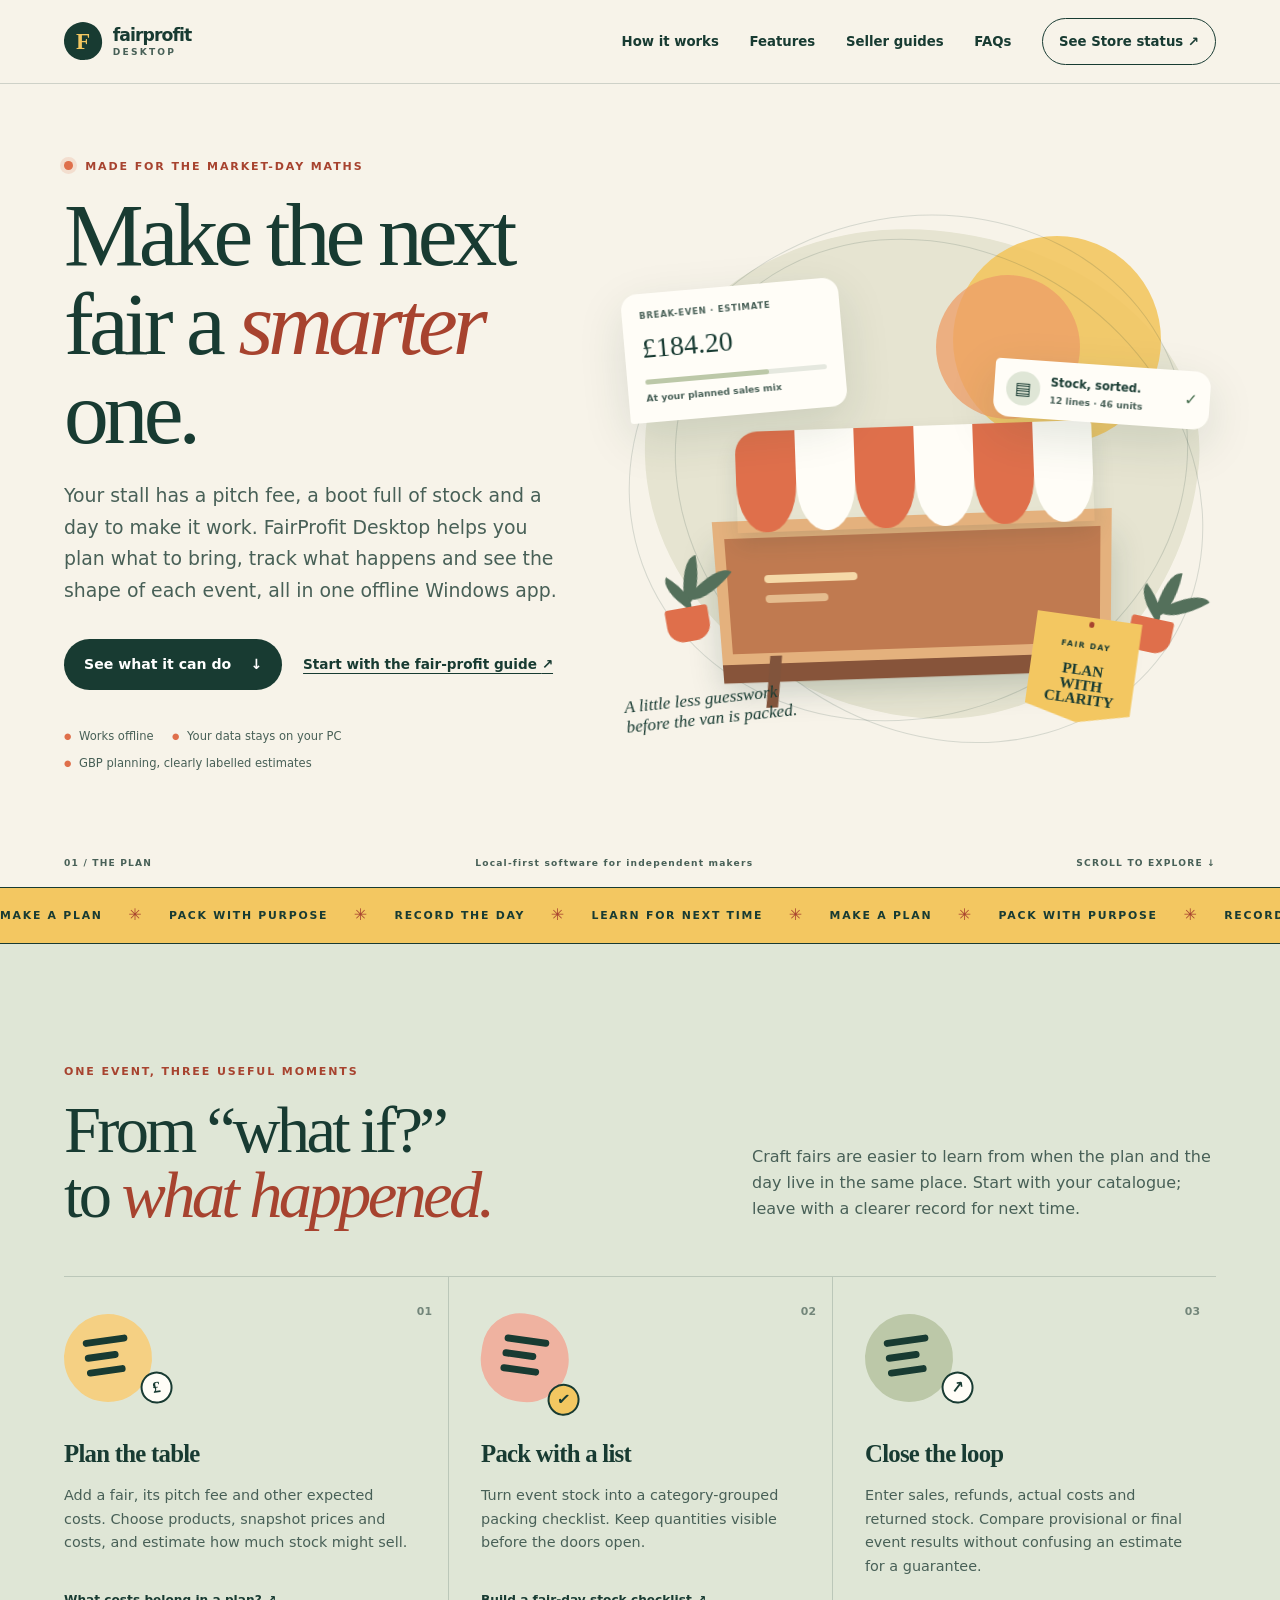
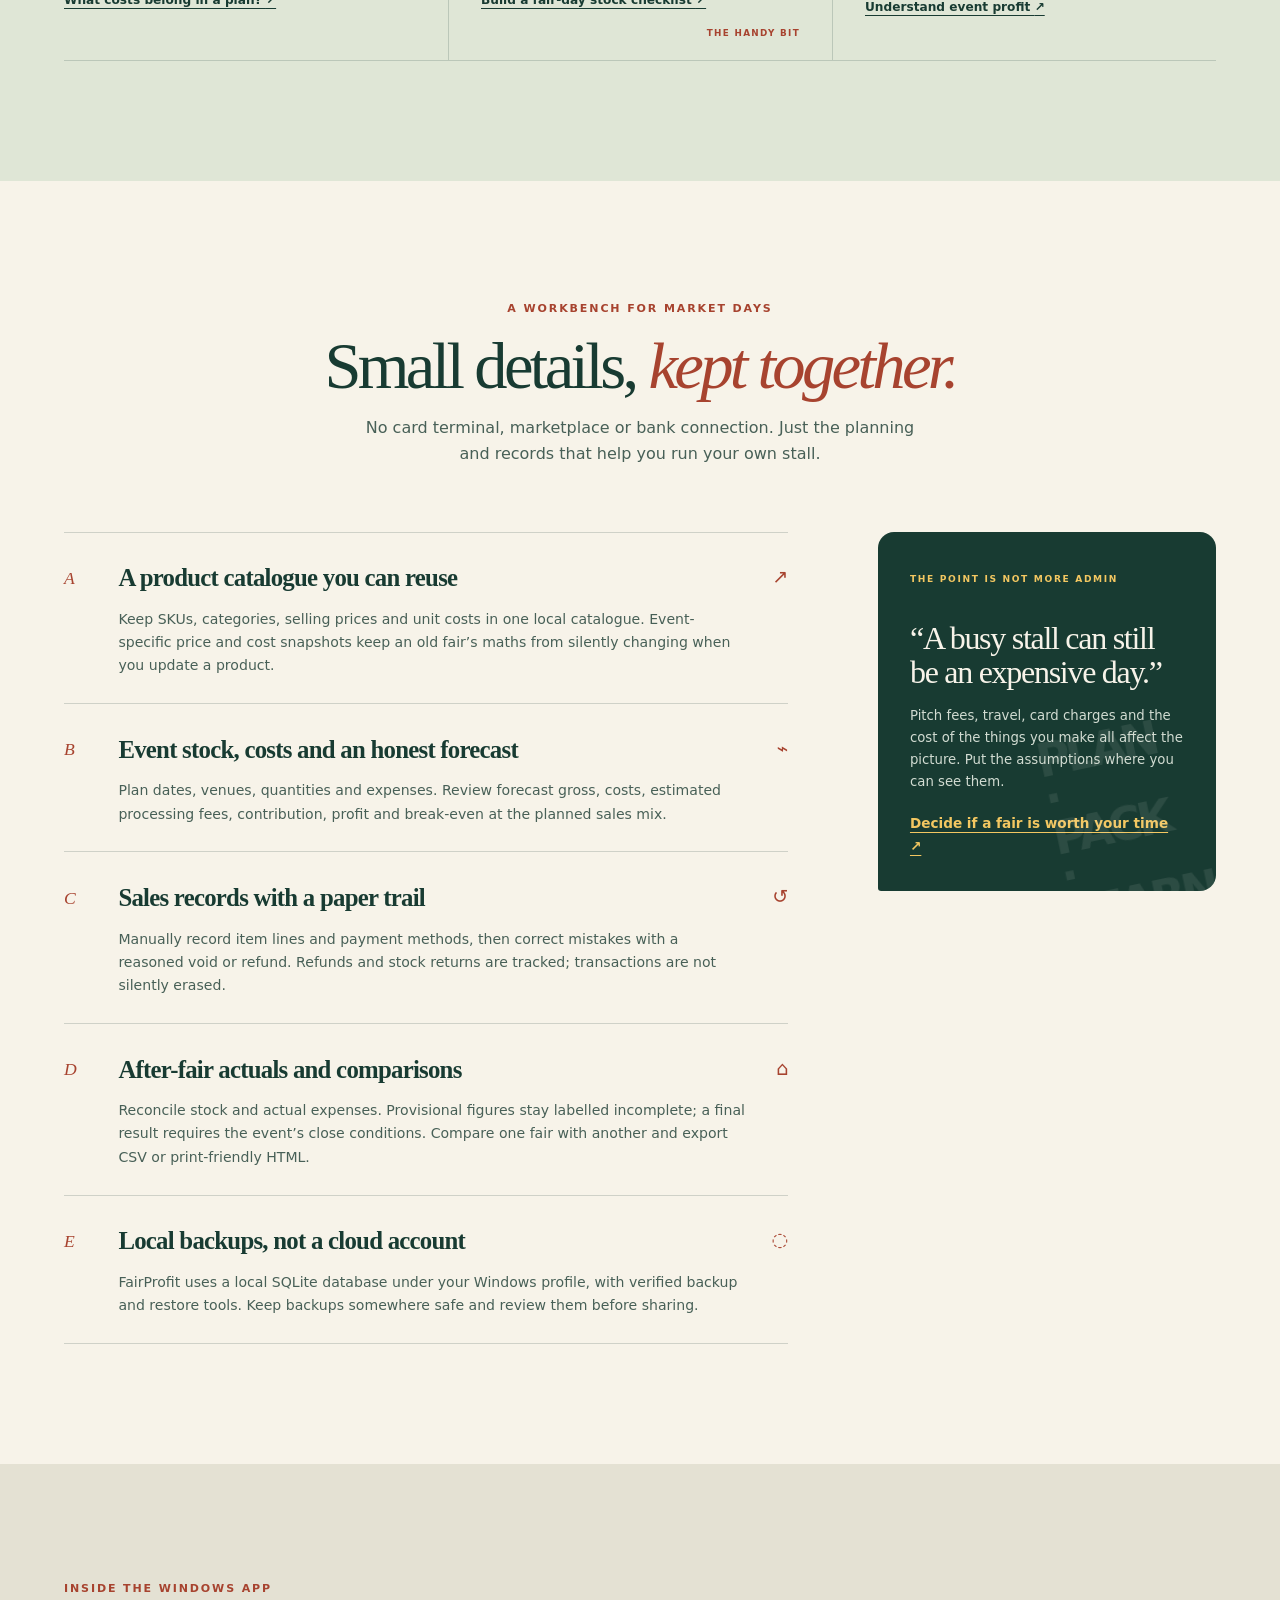
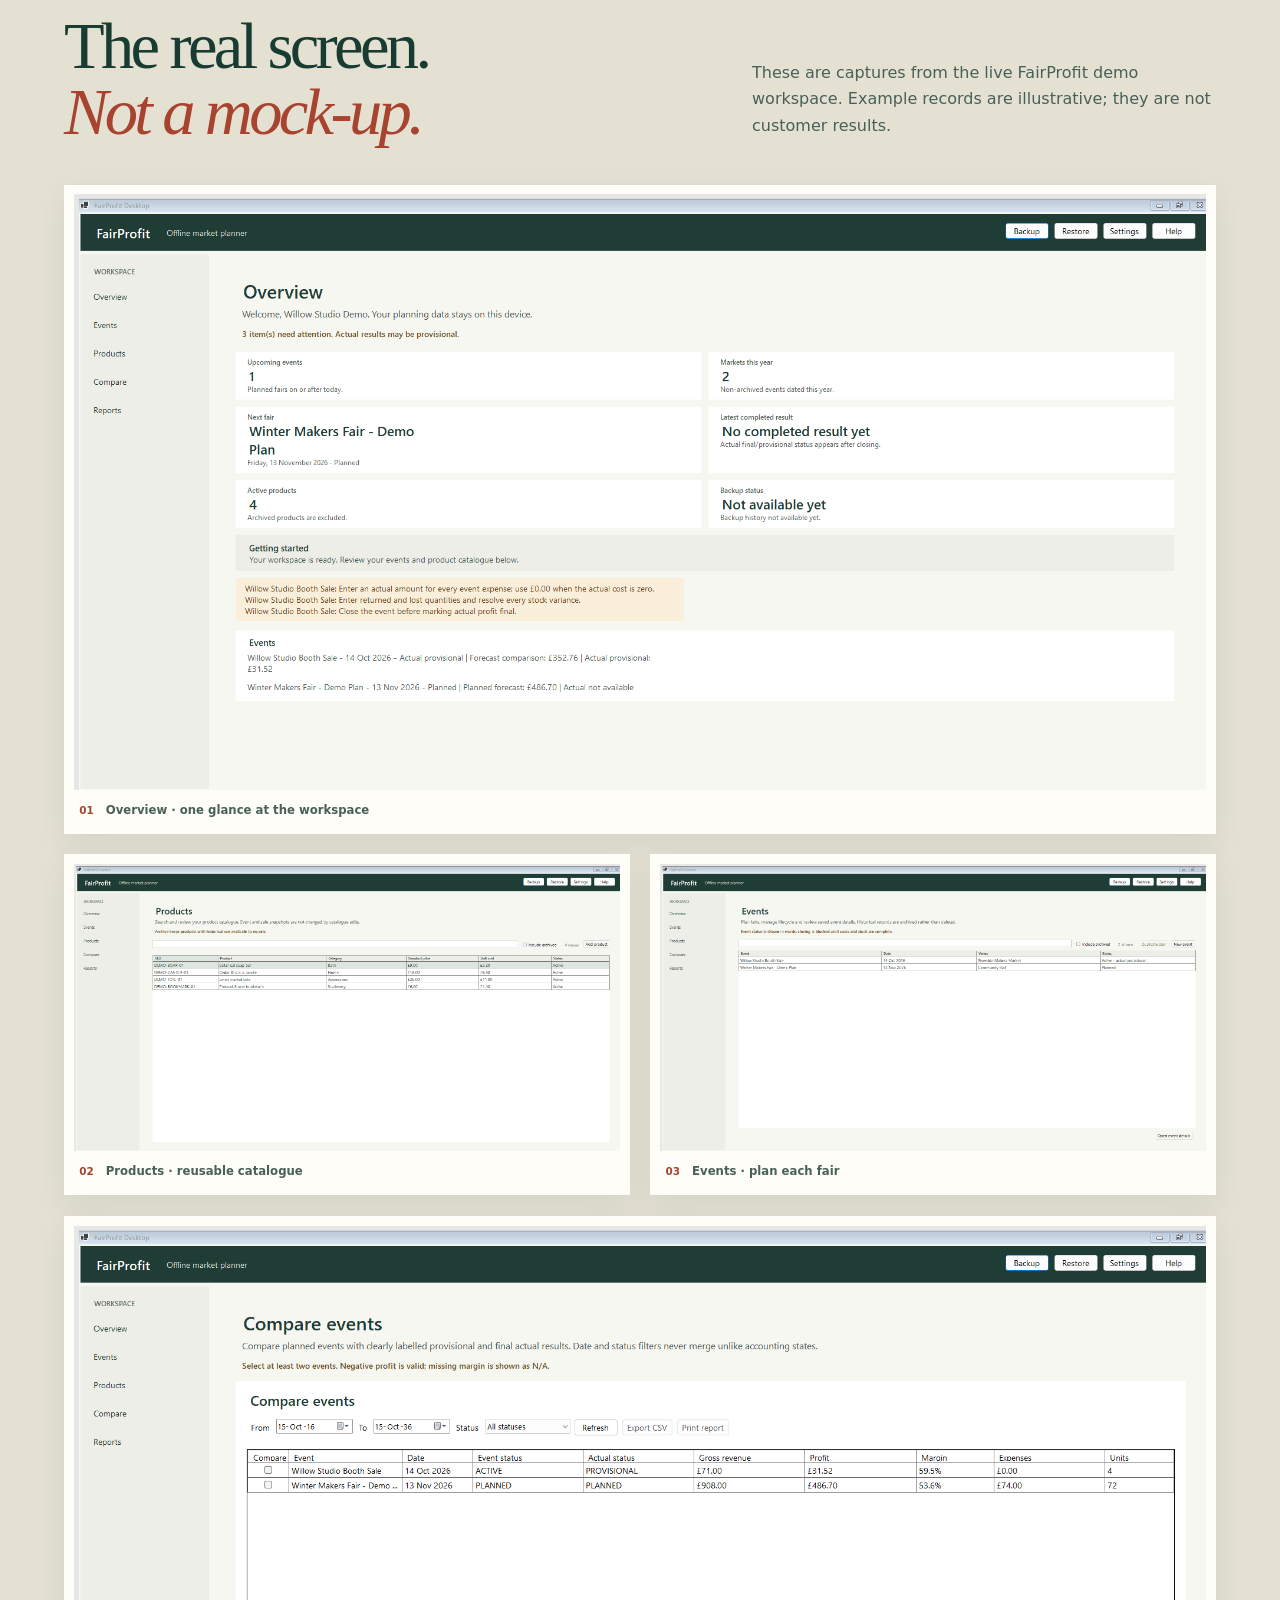
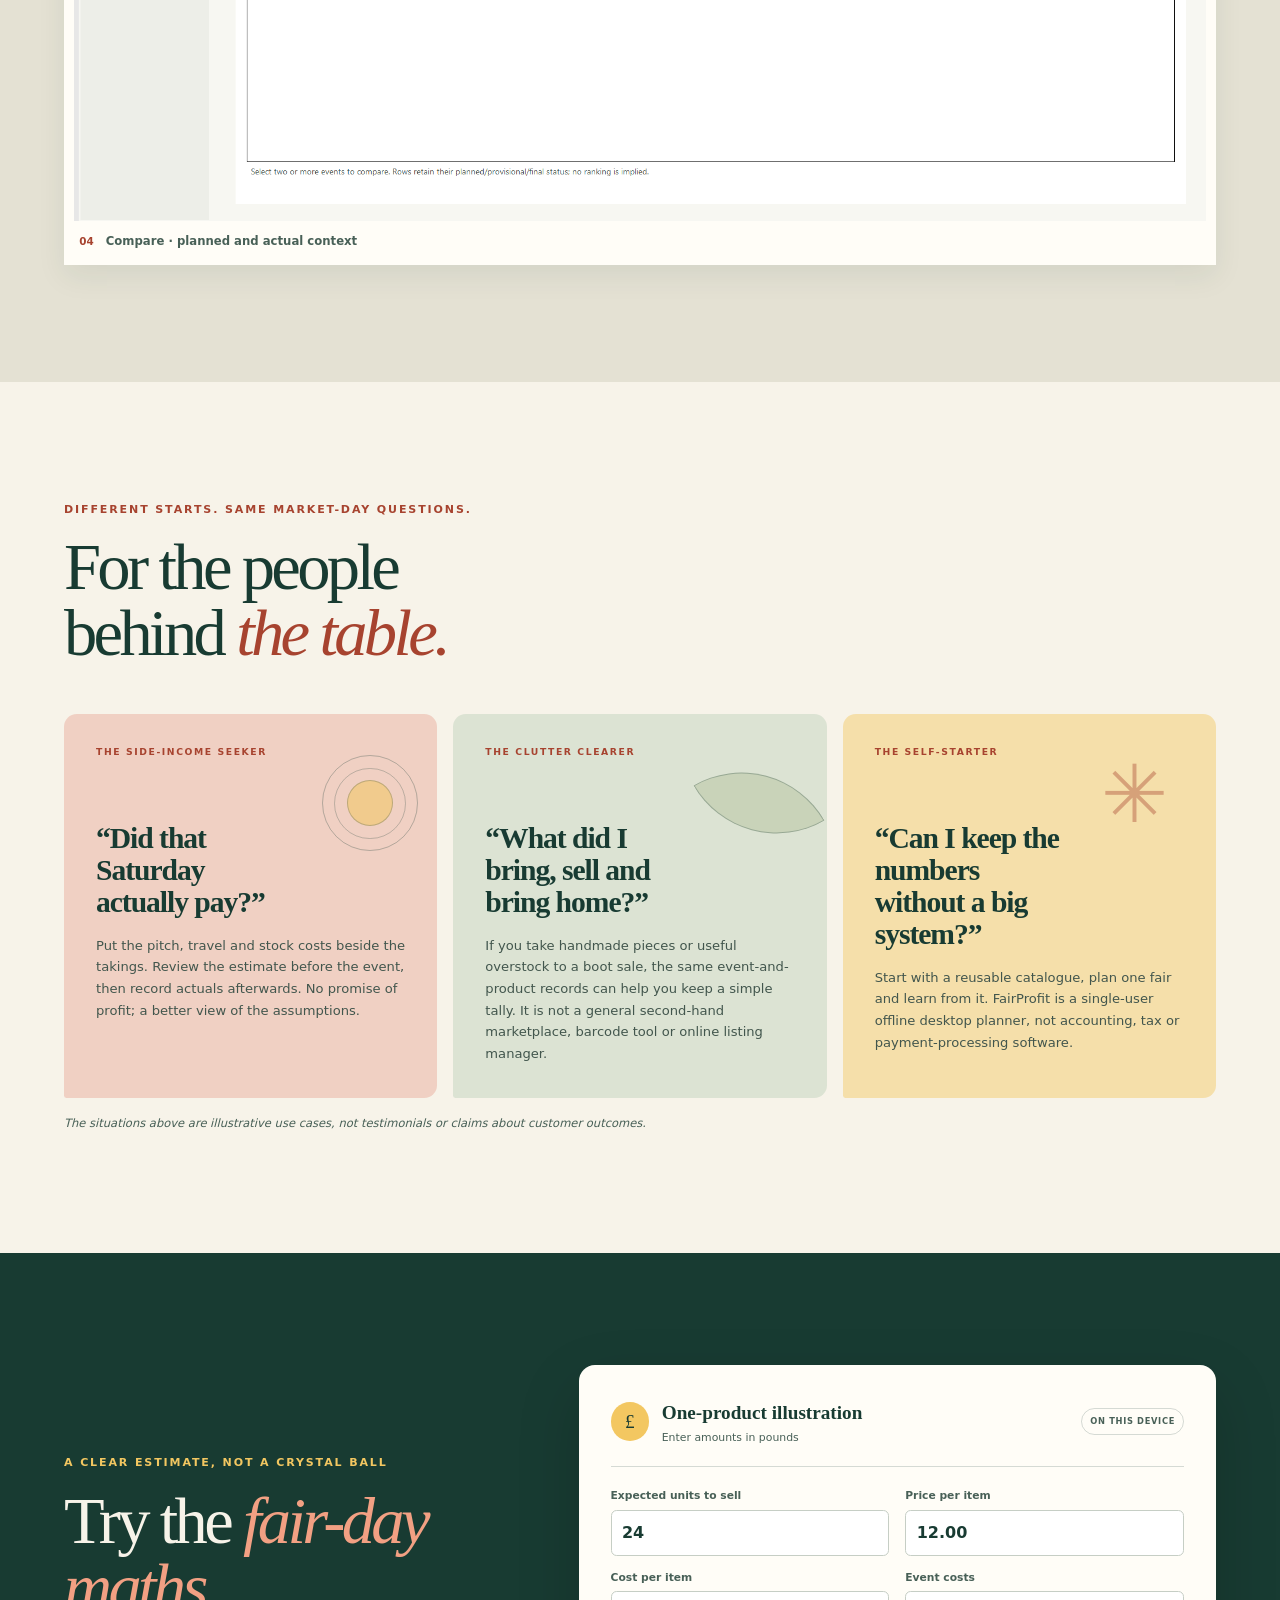
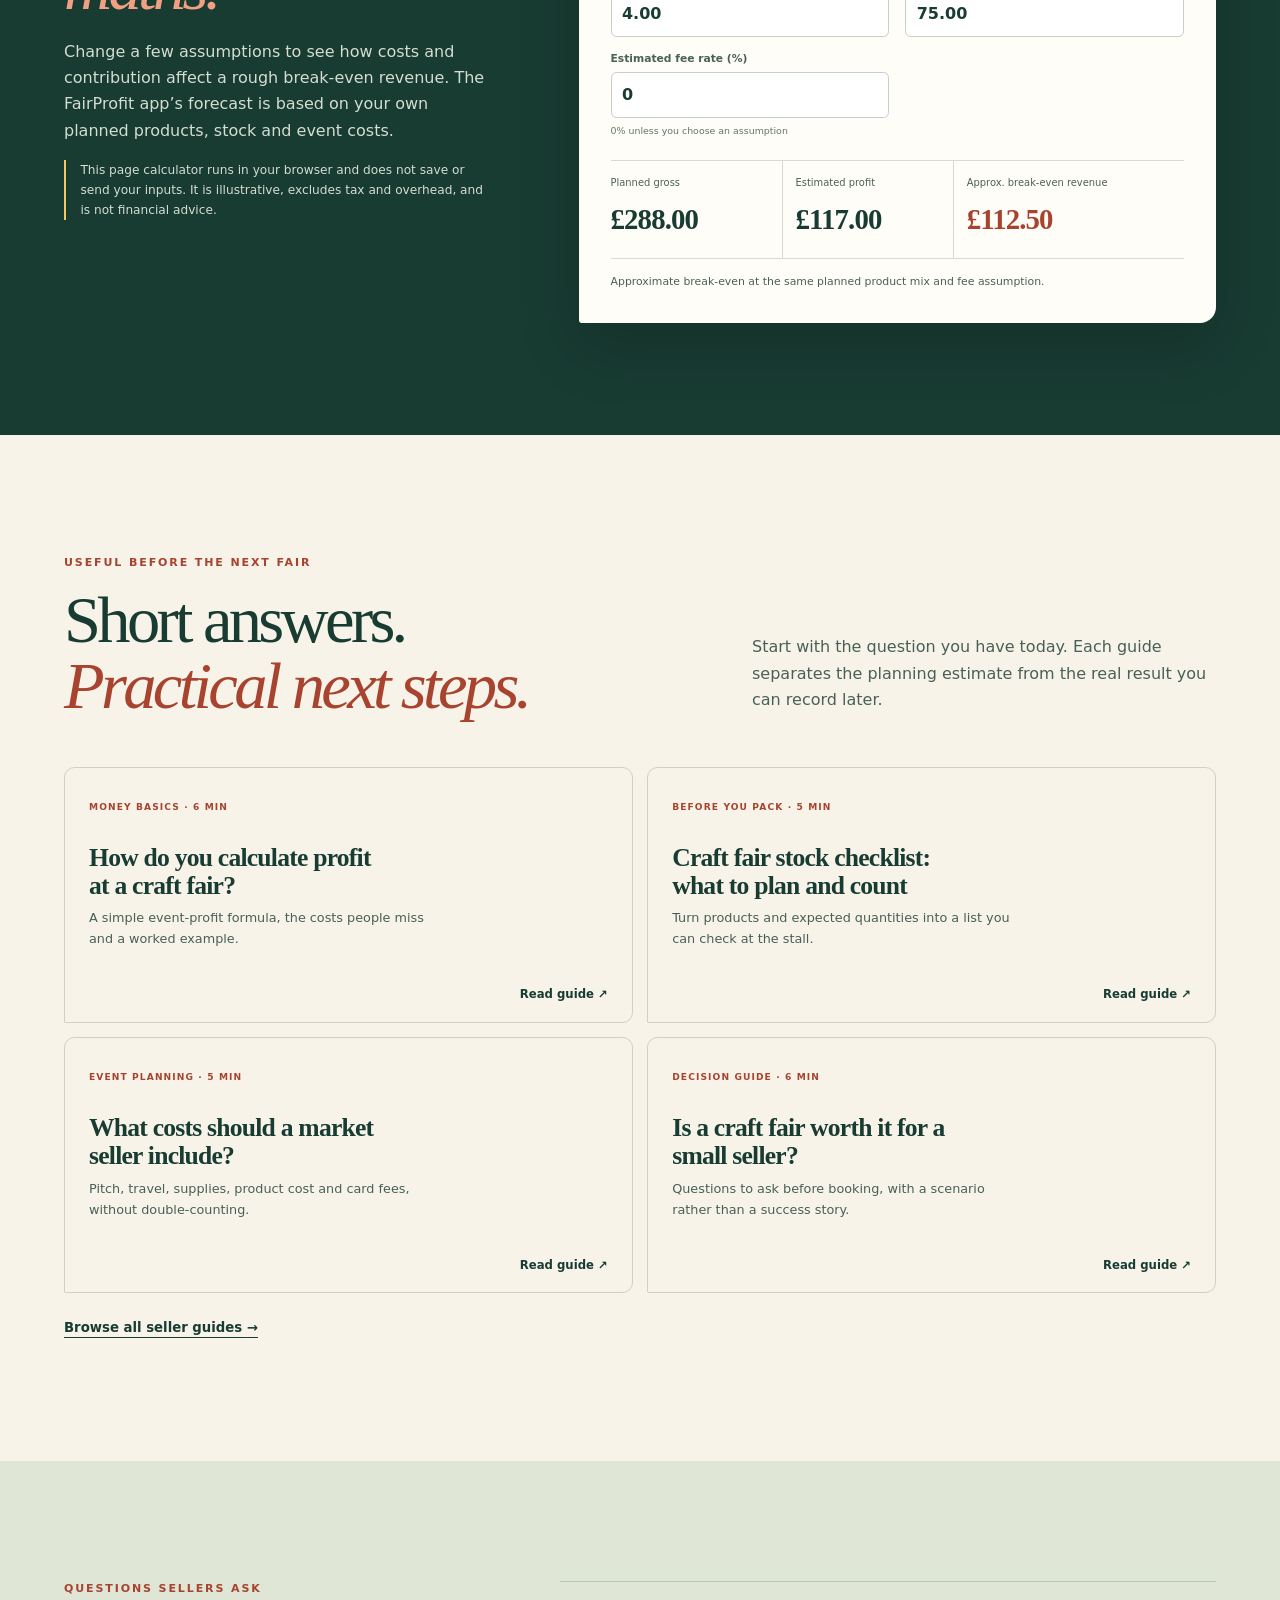
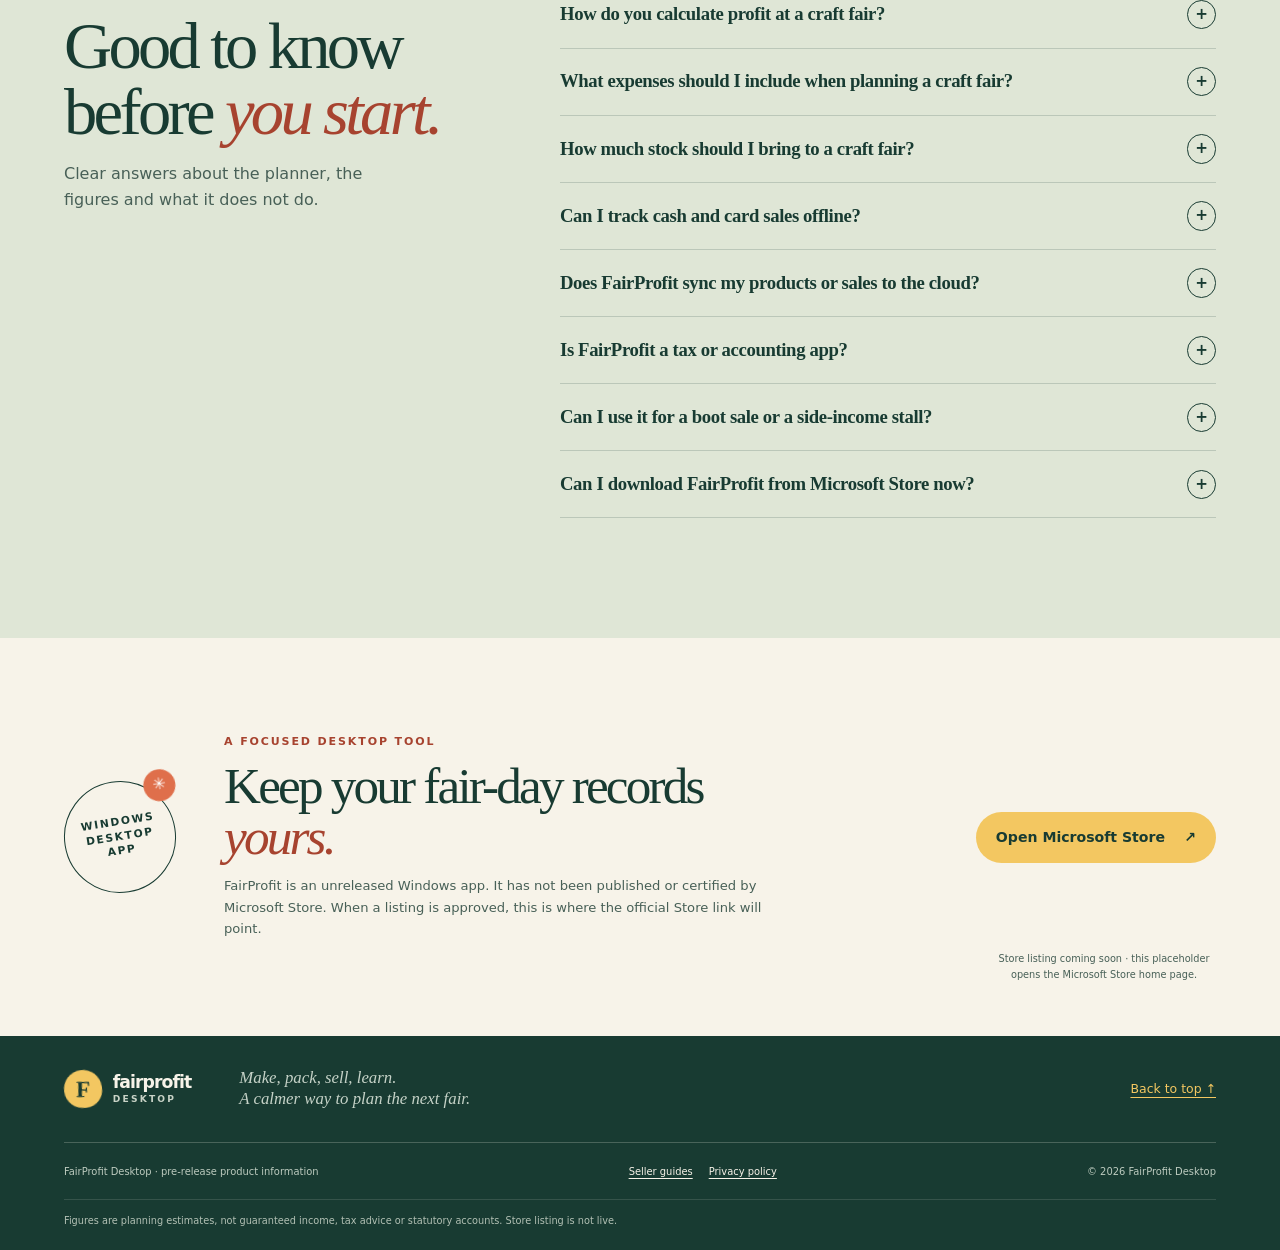
==== index.html @ 7bb84a77 "Add SEO-focused FairProfit website" ====
<!doctype html>
<html lang="en-GB">
<head>
  <meta charset="utf-8">
  <meta name="viewport" content="width=device-width, initial-scale=1">
  <meta name="theme-color" content="#f7f3e9">
  <title>FairProfit Desktop | Plan a craft fair with clearer numbers</title>
  <meta name="description" content="Plan craft fairs offline with a Windows app for stock, costs, sales and estimated break-even. See what to bring, what to record and how each event went.">
  <link rel="canonical" href="https://nikatsam.github.io/WINAPP_CraftFairProfit_WEBSITE/">
  <link rel="icon" href="favicon.svg" type="image/svg+xml">
  <link rel="stylesheet" href="styles.css">
  <meta property="og:type" content="website">
  <meta property="og:locale" content="en_GB">
  <meta property="og:site_name" content="FairProfit Desktop">
  <meta property="og:title" content="FairProfit Desktop | Plan a craft fair with clearer numbers">
  <meta property="og:description" content="Products, event stock, costs and sales in one private, offline Windows workspace.">
  <meta property="og:url" content="https://nikatsam.github.io/WINAPP_CraftFairProfit_WEBSITE/">
  <meta property="og:image" content="https://nikatsam.github.io/WINAPP_CraftFairProfit_WEBSITE/assets/fairprofit-overview.png">
  <meta property="og:image:alt" content="FairProfit Desktop event overview with upcoming fairs and planning totals">
  <meta name="twitter:card" content="summary_large_image">
  <meta name="twitter:title" content="FairProfit Desktop | Plan a craft fair with clearer numbers">
  <meta name="twitter:description" content="A calm, offline Windows planner for craft-fair stock, event costs, sales and results.">
  <meta name="twitter:image" content="https://nikatsam.github.io/WINAPP_CraftFairProfit_WEBSITE/assets/fairprofit-overview.png">
  <script type="application/ld+json">
  {
    "@context": "https://schema.org",
    "@graph": [
      {
        "@type": "WebSite",
        "@id": "https://nikatsam.github.io/WINAPP_CraftFairProfit_WEBSITE/#website",
        "url": "https://nikatsam.github.io/WINAPP_CraftFairProfit_WEBSITE/",
        "name": "FairProfit Desktop",
        "inLanguage": "en-GB"
      },
      {
        "@type": "SoftwareApplication",
        "@id": "https://nikatsam.github.io/WINAPP_CraftFairProfit_WEBSITE/#software",
        "name": "FairProfit Desktop",
        "applicationCategory": "BusinessApplication",
        "operatingSystem": "Windows 10, Windows 11",
        "description": "An offline Windows planner for craft-fair product catalogues, event stock, costs, forecasts, sales, refunds, packing lists, reports and local backups.",
        "featureList": [
          "Product catalogue with SKUs, prices and unit costs",
          "Craft-fair event stock and expense planning",
          "Estimated break-even and forecast profit at planned sales mix",
          "Manual sales, payment-method recording, reasoned refunds and voids",
          "Stock reconciliation, packing checklists and event comparisons",
          "Local SQLite storage and verified local backup and restore"
        ],
        "softwareRequirements": ".NET 10 Windows Desktop Runtime",
        "url": "https://nikatsam.github.io/WINAPP_CraftFairProfit_WEBSITE/"
      }
    ]
  }
  </script>
</head>
<body>
  <a class="skip-link" href="#main">Skip to content</a>
  <header class="site-header">
    <a class="brand" href="index.html" aria-label="FairProfit Desktop home">
      <span class="brand-mark" aria-hidden="true"><span>F</span></span>
      <span class="brand-name">fairprofit<span>desktop</span></span>
    </a>
    <button class="menu-toggle" type="button" aria-expanded="false" aria-controls="primary-nav" aria-label="Open navigation"><span></span><span></span></button>
    <nav id="primary-nav" class="primary-nav" aria-label="Main navigation">
      <a href="#how-it-works">How it works</a>
      <a href="#features">Features</a>
      <a href="guides/index.html">Seller guides</a>
      <a href="#questions">FAQs</a>
      <a class="nav-cta" href="#store">See Store status <span aria-hidden="true">↗</span></a>
    </nav>
  </header>

  <main id="main">
    <section class="hero section-wrap" aria-labelledby="hero-title">
      <div class="hero-copy">
        <p class="eyebrow"><span class="live-dot" aria-hidden="true"></span> Made for the market-day maths</p>
        <h1 id="hero-title">Make the next fair a <em>smarter</em> one.</h1>
        <p class="hero-intro">Your stall has a pitch fee, a boot full of stock and a day to make it work. FairProfit Desktop helps you plan what to bring, track what happens and see the shape of each event, all in one offline Windows app.</p>
        <div class="hero-actions">
          <a class="button button-dark" href="#features">See what it can do <span aria-hidden="true">↓</span></a>
          <a class="text-link" href="guides/craft-fair-profit.html">Start with the fair-profit guide <span aria-hidden="true">↗</span></a>
        </div>
        <ul class="hero-proof" aria-label="Product principles">
          <li><span aria-hidden="true">●</span> Works offline</li>
          <li><span aria-hidden="true">●</span> Your data stays on your PC</li>
          <li><span aria-hidden="true">●</span> GBP planning, clearly labelled estimates</li>
        </ul>
      </div>
      <div class="hero-art" aria-label="Illustration of event planning and a market stall">
        <div class="orbit orbit-one"></div><div class="orbit orbit-two"></div>
        <div class="sun-disc"></div>
        <div class="awning"><i></i><i></i><i></i><i></i><i></i><i></i></div>
        <div class="stall-counter"><span class="counter-line"></span><span class="counter-line short"></span><span class="counter-leg"></span><span class="counter-leg right"></span></div>
        <div class="plant plant-left"><b></b><b></b><b></b><span></span></div>
        <div class="plant plant-right"><b></b><b></b><b></b><span></span></div>
        <div class="float-card card-break"><span class="mini-label">BREAK-EVEN · ESTIMATE</span><strong>£184.20</strong><span class="progress"><i></i></span><small>At your planned sales mix</small></div>
        <div class="float-card card-stock"><span class="stack-icon" aria-hidden="true">▤</span><span><b>Stock, sorted.</b><small>12 lines · 46 units</small></span><span class="tick">✓</span></div>
        <div class="price-tag"><span>FAIR DAY</span><b>PLAN<br>WITH<br>CLARITY</b><i></i></div>
        <p class="art-note">A little less guesswork<br>before the van is packed.</p>
      </div>
      <div class="hero-bottom"><span>01 / THE PLAN</span><span>Local-first software for independent makers</span><span class="scroll-cue">SCROLL TO EXPLORE ↓</span></div>
    </section>

    <section class="ticker" aria-label="FairProfit planning steps"><div class="ticker-track" aria-hidden="true"><span>MAKE A PLAN</span><b>✳</b><span>PACK WITH PURPOSE</span><b>✳</b><span>RECORD THE DAY</span><b>✳</b><span>LEARN FOR NEXT TIME</span><b>✳</b><span>MAKE A PLAN</span><b>✳</b><span>PACK WITH PURPOSE</span><b>✳</b><span>RECORD THE DAY</span><b>✳</b><span>LEARN FOR NEXT TIME</span><b>✳</b></div></section>

    <section id="how-it-works" class="section-wrap section-light process-section">
      <div class="section-heading split-heading">
        <div><p class="eyebrow">One event, three useful moments</p><h2>From “what if?”<br>to <em>what happened.</em></h2></div>
        <p>Craft fairs are easier to learn from when the plan and the day live in the same place. Start with your catalogue; leave with a clearer record for next time.</p>
      </div>
      <div class="process-grid">
        <article class="process-card"><span class="process-number">01</span><div class="process-doodle doodle-plan" aria-hidden="true"><i></i><i></i><i></i><b>£</b></div><h3>Plan the table</h3><p>Add a fair, its pitch fee and other expected costs. Choose products, snapshot prices and costs, and estimate how much stock might sell.</p><a href="guides/craft-fair-costs.html">What costs belong in a plan? <span aria-hidden="true">↗</span></a></article>
        <article class="process-card process-featured"><span class="process-number">02</span><div class="process-doodle doodle-pack" aria-hidden="true"><i></i><i></i><i></i><b>✓</b></div><h3>Pack with a list</h3><p>Turn event stock into a category-grouped packing checklist. Keep quantities visible before the doors open.</p><a href="guides/craft-fair-inventory-checklist.html">Build a fair-day stock checklist <span aria-hidden="true">↗</span></a></article>
        <article class="process-card"><span class="process-number">03</span><div class="process-doodle doodle-learn" aria-hidden="true"><i></i><i></i><i></i><b>↗</b></div><h3>Close the loop</h3><p>Enter sales, refunds, actual costs and returned stock. Compare provisional or final event results without confusing an estimate for a guarantee.</p><a href="guides/craft-fair-profit.html">Understand event profit <span aria-hidden="true">↗</span></a></article>
      </div>
    </section>

    <section id="features" class="section-wrap feature-section">
      <div class="section-heading centered-heading"><p class="eyebrow">A workbench for market days</p><h2>Small details, <em>kept together.</em></h2><p>No card terminal, marketplace or bank connection. Just the planning and records that help you run your own stall.</p></div>
      <div class="feature-layout">
        <div class="feature-list">
          <article class="feature-row"><span class="feature-index">A</span><div><h3>A product catalogue you can reuse</h3><p>Keep SKUs, categories, selling prices and unit costs in one local catalogue. Event-specific price and cost snapshots keep an old fair’s maths from silently changing when you update a product.</p></div><span class="feature-mark" aria-hidden="true">↗</span></article>
          <article class="feature-row"><span class="feature-index">B</span><div><h3>Event stock, costs and an honest forecast</h3><p>Plan dates, venues, quantities and expenses. Review forecast gross, costs, estimated processing fees, contribution, profit and break-even at the planned sales mix.</p></div><span class="feature-mark" aria-hidden="true">⌁</span></article>
          <article class="feature-row"><span class="feature-index">C</span><div><h3>Sales records with a paper trail</h3><p>Manually record item lines and payment methods, then correct mistakes with a reasoned void or refund. Refunds and stock returns are tracked; transactions are not silently erased.</p></div><span class="feature-mark" aria-hidden="true">↺</span></article>
          <article class="feature-row"><span class="feature-index">D</span><div><h3>After-fair actuals and comparisons</h3><p>Reconcile stock and actual expenses. Provisional figures stay labelled incomplete; a final result requires the event’s close conditions. Compare one fair with another and export CSV or print-friendly HTML.</p></div><span class="feature-mark" aria-hidden="true">⌂</span></article>
          <article class="feature-row"><span class="feature-index">E</span><div><h3>Local backups, not a cloud account</h3><p>FairProfit uses a local SQLite database under your Windows profile, with verified backup and restore tools. Keep backups somewhere safe and review them before sharing.</p></div><span class="feature-mark" aria-hidden="true">◌</span></article>
        </div>
        <aside class="feature-aside"><span class="aside-kicker">THE POINT IS NOT MORE ADMIN</span><blockquote>“A busy stall can still be an expensive day.”</blockquote><p>Pitch fees, travel, card charges and the cost of the things you make all affect the picture. Put the assumptions where you can see them.</p><a class="text-link" href="guides/is-a-craft-fair-worth-it.html">Decide if a fair is worth your time <span aria-hidden="true">↗</span></a><div class="aside-stamp">PLAN<br>·<br>PACK<br>·<br>LEARN</div></aside>
      </div>
    </section>

    <section class="screens-section" aria-labelledby="screens-title">
      <div class="section-wrap">
        <div class="section-heading split-heading screens-heading"><div><p class="eyebrow">Inside the Windows app</p><h2 id="screens-title">The real screen.<br><em>Not a mock-up.</em></h2></div><p>These are captures from the live FairProfit demo workspace. Example records are illustrative; they are not customer results.</p></div>
        <div class="screenshot-grid">
          <figure class="screenshot screenshot-large"><img src="assets/fairprofit-overview.png" width="1920" height="1009" loading="lazy" alt="FairProfit Desktop overview screen showing a demo business, event counts and planned figures"><figcaption><span>01</span> Overview · one glance at the workspace</figcaption></figure>
          <figure class="screenshot"><img src="assets/02-products.png" width="1920" height="1009" loading="lazy" alt="FairProfit Desktop product catalogue with sample items, prices, costs and categories"><figcaption><span>02</span> Products · reusable catalogue</figcaption></figure>
          <figure class="screenshot"><img src="assets/03-events.png" width="1920" height="1009" loading="lazy" alt="FairProfit Desktop events list with sample planned and active craft fairs"><figcaption><span>03</span> Events · plan each fair</figcaption></figure>
          <figure class="screenshot screenshot-wide"><img src="assets/04-event-comparison.png" width="1920" height="1009" loading="lazy" alt="FairProfit Desktop event comparison with sample provisional and planned event results"><figcaption><span>04</span> Compare · planned and actual context</figcaption></figure>
        </div>
      </div>
    </section>

    <section class="section-wrap people-section">
      <div class="section-heading"><p class="eyebrow">Different starts. Same market-day questions.</p><h2>For the people<br>behind <em>the table.</em></h2></div>
      <div class="people-grid">
        <article class="people-card people-coral"><span class="people-shape shape-sun" aria-hidden="true"></span><p class="eyebrow">THE SIDE-INCOME SEEKER</p><h3>“Did that Saturday actually pay?”</h3><p>Put the pitch, travel and stock costs beside the takings. Review the estimate before the event, then record actuals afterwards. No promise of profit; a better view of the assumptions.</p></article>
        <article class="people-card people-sage"><span class="people-shape shape-leaf" aria-hidden="true"></span><p class="eyebrow">THE CLUTTER CLEARER</p><h3>“What did I bring, sell and bring home?”</h3><p>If you take handmade pieces or useful overstock to a boot sale, the same event-and-product records can help you keep a simple tally. It is not a general second-hand marketplace, barcode tool or online listing manager.</p></article>
        <article class="people-card people-yellow"><span class="people-shape shape-star" aria-hidden="true">✳</span><p class="eyebrow">THE SELF-STARTER</p><h3>“Can I keep the numbers without a big system?”</h3><p>Start with a reusable catalogue, plan one fair and learn from it. FairProfit is a single-user offline desktop planner, not accounting, tax or payment-processing software.</p></article>
      </div>
      <p class="scenario-note">The situations above are illustrative use cases, not testimonials or claims about customer outcomes.</p>
    </section>

    <section class="calculator-section" aria-labelledby="calculator-title">
      <div class="section-wrap calculator-layout">
        <div class="calculator-copy"><p class="eyebrow">A clear estimate, not a crystal ball</p><h2 id="calculator-title">Try the <em>fair-day maths.</em></h2><p>Change a few assumptions to see how costs and contribution affect a rough break-even revenue. The FairProfit app’s forecast is based on your own planned products, stock and event costs.</p><p class="calculator-note">This page calculator runs in your browser and does not save or send your inputs. It is illustrative, excludes tax and overhead, and is not financial advice.</p></div>
        <form class="mini-calculator" id="mini-calculator">
          <div class="calc-heading"><span class="calc-icon" aria-hidden="true">£</span><span><b>One-product illustration</b><small>Enter amounts in pounds</small></span><span class="calc-local">ON THIS DEVICE</span></div>
          <div class="calc-fields">
            <label>Expected units to sell<input name="units" type="number" min="0" max="100000" step="1" value="24" inputmode="numeric"></label>
            <label>Price per item<input name="price" type="number" min="0" max="100000" step="0.01" value="12.00" inputmode="decimal"></label>
            <label>Cost per item<input name="cost" type="number" min="0" max="100000" step="0.01" value="4.00" inputmode="decimal"></label>
            <label>Event costs<input name="expenses" type="number" min="0" max="1000000" step="0.01" value="75.00" inputmode="decimal"></label>
            <label class="fee-field">Estimated fee rate (%)<input name="fee" type="number" min="0" max="100" step="0.1" value="0" inputmode="decimal"><small>0% unless you choose an assumption</small></label>
          </div>
          <div class="calc-results" aria-live="polite" aria-atomic="true">
            <div><span>Planned gross</span><b id="calc-gross">£288.00</b></div>
            <div><span>Estimated profit</span><b id="calc-profit">£117.00</b></div>
            <div class="result-break"><span>Approx. break-even revenue</span><b id="calc-break">£112.50</b></div>
          </div>
          <p class="calc-footnote" id="calc-message">At this planned mix, contribution is positive before event costs.</p>
        </form>
      </div>
    </section>

    <section class="section-wrap guides-section">
      <div class="section-heading split-heading"><div><p class="eyebrow">Useful before the next fair</p><h2>Short answers.<br><em>Practical next steps.</em></h2></div><p>Start with the question you have today. Each guide separates the planning estimate from the real result you can record later.</p></div>
      <div class="guide-cards">
        <a class="guide-card" href="guides/craft-fair-profit.html"><span class="guide-tag">MONEY BASICS · 6 MIN</span><h3>How do you calculate profit at a craft fair?</h3><p>A simple event-profit formula, the costs people miss and a worked example.</p><span class="guide-arrow">Read guide ↗</span></a>
        <a class="guide-card" href="guides/craft-fair-inventory-checklist.html"><span class="guide-tag">BEFORE YOU PACK · 5 MIN</span><h3>Craft fair stock checklist: what to plan and count</h3><p>Turn products and expected quantities into a list you can check at the stall.</p><span class="guide-arrow">Read guide ↗</span></a>
        <a class="guide-card" href="guides/craft-fair-costs.html"><span class="guide-tag">EVENT PLANNING · 5 MIN</span><h3>What costs should a market seller include?</h3><p>Pitch, travel, supplies, product cost and card fees, without double-counting.</p><span class="guide-arrow">Read guide ↗</span></a>
        <a class="guide-card" href="guides/is-a-craft-fair-worth-it.html"><span class="guide-tag">DECISION GUIDE · 6 MIN</span><h3>Is a craft fair worth it for a small seller?</h3><p>Questions to ask before booking, with a scenario rather than a success story.</p><span class="guide-arrow">Read guide ↗</span></a>
      </div>
      <a class="all-guides" href="guides/index.html">Browse all seller guides <span aria-hidden="true">→</span></a>
    </section>

    <section id="questions" class="faq-section">
      <div class="section-wrap faq-layout">
        <div class="faq-intro"><p class="eyebrow">Questions sellers ask</p><h2>Good to know<br>before <em>you start.</em></h2><p>Clear answers about the planner, the figures and what it does not do.</p></div>
        <div class="faq-list">
          <details><summary>How do you calculate profit at a craft fair?</summary><p>For a useful operating estimate, start with sales less discounts and refunds, then subtract the cost of the products sold, recorded payment-processing fees and known event expenses. FairProfit also separates an incomplete provisional result from a final result after the event’s close checks. This is not a statutory accounting figure.</p></details>
          <details><summary>What expenses should I include when planning a craft fair?</summary><p>Start with the pitch fee, travel and parking, accommodation if relevant, packaging or event supplies, and other costs you expect to pay for that event. Keep unit product costs in the product-cost calculation; do not count them again as event expenses. Add actual amounts after the fair when you know them.</p></details>
          <details><summary>How much stock should I bring to a craft fair?</summary><p>There is no universal number. Consider the fair’s length, your past sales, product price points, display space and how quickly you can restock. Plan expected units by product, keep the quantity brought visible, and reconcile what sold or came home. FairProfit provides a checklist; it does not predict demand.</p></details>
          <details><summary>Can I track cash and card sales offline?</summary><p>You can manually record sales and select a payment method without an internet connection. FairProfit does not take payments, connect to a card terminal, import bank transactions or calculate an unknown card fee for you. Enter the actual fee if you know it.</p></details>
          <details><summary>Does FairProfit sync my products or sales to the cloud?</summary><p>No cloud sync or sign-in is provided. Business records are stored in a local SQLite database under your Windows profile. Make a verified backup and protect any backup file as carefully as the original.</p></details>
          <details><summary>Is FairProfit a tax or accounting app?</summary><p>No. It is an event-planning and operational profit-estimating tool. Its figures exclude VAT, owner payroll, overhead and costs you have not entered. It does not replace tax advice, statutory accounts or accounting software.</p></details>
          <details><summary>Can I use it for a boot sale or a side-income stall?</summary><p>The app is designed for independent craft-fair sellers, but its catalogue and event records can also help a small seller tally handmade items or overstock at a local sale. It is not a marketplace, auction, online listing or general household decluttering app.</p></details>
          <details><summary>Can I download FairProfit from Microsoft Store now?</summary><p>Not yet. The app has not been published or certified. The Microsoft Store button below is a placeholder link to the Store; it does not imply that a listing is live.</p></details>
        </div>
      </div>
      <script type="application/ld+json">
      {
        "@context": "https://schema.org",
        "@type": "FAQPage",
        "mainEntity": [
          {"@type":"Question","name":"How do you calculate profit at a craft fair?","acceptedAnswer":{"@type":"Answer","text":"For a useful operating estimate, start with sales less discounts and refunds, then subtract the cost of products sold, recorded processing fees and known event expenses. FairProfit distinguishes incomplete provisional results from final results after close checks. It is not statutory accounting."}},
          {"@type":"Question","name":"What expenses should I include when planning a craft fair?","acceptedAnswer":{"@type":"Answer","text":"Consider pitch fees, travel, parking, accommodation if relevant, event supplies and other event costs. Keep product unit costs in the product-cost calculation and do not count them again as event expenses."}},
          {"@type":"Question","name":"How much stock should I bring to a craft fair?","acceptedAnswer":{"@type":"Answer","text":"There is no universal number. Consider event length, past sales, product price points, display space and restocking. Plan expected units by product and reconcile what sold or came home. FairProfit provides a checklist but does not predict demand."}},
          {"@type":"Question","name":"Can I track cash and card sales offline?","acceptedAnswer":{"@type":"Answer","text":"You can manually record sales and select a payment method without internet. FairProfit does not take payments, connect to a card terminal or import bank transactions."}},
          {"@type":"Question","name":"Does FairProfit sync my products or sales to the cloud?","acceptedAnswer":{"@type":"Answer","text":"No cloud sync or sign-in is provided. Business records are stored in a local SQLite database under your Windows profile."}},
          {"@type":"Question","name":"Is FairProfit a tax or accounting app?","acceptedAnswer":{"@type":"Answer","text":"No. FairProfit is an event-planning and operational profit-estimating tool. It does not replace tax advice, statutory accounts or accounting software."}},
          {"@type":"Question","name":"Can I use it for a boot sale or a side-income stall?","acceptedAnswer":{"@type":"Answer","text":"FairProfit is designed for craft-fair sellers. Its product and event records may suit a small seller tallying handmade items or overstock at a local sale, but it is not a second-hand marketplace, auction or online listing manager."}},
          {"@type":"Question","name":"Can I download FairProfit from Microsoft Store now?","acceptedAnswer":{"@type":"Answer","text":"Not yet. The app has not been published or certified. The Microsoft Store button is a placeholder and does not imply a live listing."}}
        ]
      }
      </script>
    </section>

    <section id="store" class="store-section section-wrap">
      <div class="store-seal" aria-hidden="true"><span>WINDOWS<br>DESKTOP<br>APP</span><b>✳</b></div>
      <div class="store-copy"><p class="eyebrow">A focused desktop tool</p><h2>Keep your fair-day records <em>yours.</em></h2><p>FairProfit is an unreleased Windows app. It has not been published or certified by Microsoft Store. When a listing is approved, this is where the official Store link will point.</p></div>
      <a class="button button-store" href="https://apps.microsoft.com/" target="_blank" rel="noopener noreferrer" aria-describedby="store-status">Open Microsoft Store <span aria-hidden="true">↗</span></a>
      <p id="store-status" class="store-status">Store listing coming soon · this placeholder opens the Microsoft Store home page.</p>
    </section>
  </main>

  <footer class="site-footer">
    <div class="footer-top"><a class="brand brand-footer" href="index.html"><span class="brand-mark" aria-hidden="true"><span>F</span></span><span class="brand-name">fairprofit<span>desktop</span></span></a><p>Make, pack, sell, learn.<br>A calmer way to plan the next fair.</p><a class="back-top" href="#main">Back to top ↑</a></div>
    <div class="footer-bottom"><span>FairProfit Desktop · pre-release product information</span><nav aria-label="Footer"><a href="guides/index.html">Seller guides</a><a href="privacy.html">Privacy policy</a></nav><span>© 2026 FairProfit Desktop</span></div>
    <p class="footer-disclaimer">Figures are planning estimates, not guaranteed income, tax advice or statutory accounts. Store listing is not live.</p>
  </footer>
  <script src="script.js" defer></script>
</body>
</html>
---- styles.css ----
@charset "UTF-8";
:root {
  color-scheme: light;
  --ink: #183b32;
  --ink-soft: #486057;
  --paper: #f7f3e9;
  --paper-deep: #eee7d9;
  --white: #fffdf7;
  --coral: #df6f4b;
  --coral-dark: #a7432f;
  --sage: #bcc8a8;
  --sage-light: #dfe6d6;
  --yellow: #f3c761;
  --line: rgba(24, 59, 50, .18);
  --serif: "Iowan Old Style", "Palatino Linotype", "Book Antiqua", Georgia, serif;
  --sans: "Aptos", "Segoe UI", system-ui, -apple-system, sans-serif;
  --measure: 72rem;
}
* { box-sizing: border-box; }
html { scroll-behavior: smooth; scroll-padding-top: 5.5rem; }
body { margin: 0; background: var(--paper); color: var(--ink); font-family: var(--sans); font-size: 1rem; line-height: 1.65; -webkit-font-smoothing: antialiased; }
img { display: block; max-width: 100%; }
a { color: inherit; }
button, input { font: inherit; }
button, a { -webkit-tap-highlight-color: transparent; }
:focus-visible { outline: 3px solid var(--coral); outline-offset: 4px; }
.skip-link { position: fixed; z-index: 30; top: .5rem; left: .5rem; transform: translateY(-160%); background: var(--ink); color: white; padding: .75rem 1rem; }
.skip-link:focus { transform: none; }
.section-wrap { width: min(calc(100% - 3rem), var(--measure)); margin-inline: auto; }
.site-header { min-height: 5.25rem; padding: .8rem max(1.5rem, calc((100vw - var(--measure)) / 2)); display: flex; align-items: center; justify-content: space-between; gap: 2rem; border-bottom: 1px solid var(--line); background: rgba(247,243,233,.94); position: sticky; top: 0; z-index: 20; backdrop-filter: blur(16px); }
.brand { display: inline-flex; gap: .65rem; align-items: center; text-decoration: none; flex: none; }
.brand-mark { display: grid; width: 2.4rem; aspect-ratio: 1; place-items: center; background: var(--ink); color: var(--yellow); border-radius: 50% 50% 46% 50%; transform: rotate(-8deg); }
.brand-mark span { font-family: var(--serif); font-size: 1.45rem; font-weight: 700; transform: rotate(8deg); }
.brand-name { font-weight: 800; letter-spacing: -.055em; line-height: .95; font-size: 1.08rem; }
.brand-name > span { display: block; margin-top: .3rem; color: var(--ink-soft); font-size: .57rem; font-weight: 650; letter-spacing: .24em; text-transform: uppercase; }
.primary-nav { display: flex; align-items: center; gap: clamp(1rem, 2.4vw, 2.25rem); font-size: .83rem; font-weight: 650; }
.primary-nav a { text-decoration: none; transition: color .2s ease; }
.primary-nav a:hover, .text-link:hover { color: var(--coral-dark); }
.primary-nav .nav-cta { padding: .7rem 1rem; border: 1px solid var(--ink); border-radius: 999px; }
.menu-toggle { display: none; border: 1px solid var(--ink); background: transparent; border-radius: 50%; width: 2.7rem; height: 2.7rem; padding: .7rem; }
.menu-toggle span { display: block; height: 1px; background: var(--ink); margin: .33rem 0; }
.hero { min-height: min(50rem, calc(100svh - 5.2rem)); position: relative; display: grid; grid-template-columns: minmax(0, .9fr) minmax(24rem, 1.1fr); align-items: center; gap: 2rem; padding-block: 4.7rem 5.1rem; }
.hero-copy { max-width: 39rem; position: relative; z-index: 2; padding-bottom: 2rem; }
.eyebrow { margin: 0 0 1.05rem; text-transform: uppercase; font-size: .69rem; letter-spacing: .17em; line-height: 1.4; font-weight: 800; color: var(--coral-dark); }
.live-dot { display: inline-block; width: .55rem; height: .55rem; margin-right: .42rem; border-radius: 50%; background: var(--coral); box-shadow: 0 0 0 .25rem rgba(223,111,75,.16); animation: pulse 2.6s infinite; }
h1, h2, h3, p { margin-top: 0; }
h1, h2 { font-family: var(--serif); letter-spacing: -.055em; font-weight: 500; line-height: .99; }
h1 { max-width: 11ch; margin-bottom: 1.4rem; font-size: clamp(3.5rem, 7vw, 6.45rem); }
h1 em, h2 em { color: var(--coral-dark); font-weight: 500; }
.hero-intro { max-width: 37rem; color: var(--ink-soft); font-size: clamp(1rem, 1.5vw, 1.18rem); line-height: 1.68; }
.hero-actions { display: flex; flex-wrap: wrap; align-items: center; gap: 1.3rem; margin-top: 2rem; }
.button { display: inline-flex; min-height: 3.2rem; align-items: center; justify-content: center; gap: 1.2rem; padding: .82rem 1.25rem; border-radius: 999px; font-size: .88rem; font-weight: 750; text-decoration: none; transition: transform .2s ease, box-shadow .2s ease, background .2s ease; }
.button:hover { transform: translateY(-3px); box-shadow: 0 .7rem 1.4rem rgba(24,59,50,.15); }
.button-dark { background: var(--ink); color: white; }
.button-dark:hover { background: #27584a; }
.text-link { font-size: .85rem; font-weight: 750; text-decoration-thickness: 1px; text-underline-offset: 4px; }
.hero-proof { padding: 0; margin: 2.3rem 0 0; display: flex; flex-wrap: wrap; gap: .55rem 1.15rem; list-style: none; color: var(--ink-soft); font-size: .72rem; }
.hero-proof li { white-space: nowrap; }
.hero-proof span { color: var(--coral); font-size: .53rem; vertical-align: .13em; margin-right: .25rem; }
.hero-art { position: relative; min-height: 35rem; isolation: isolate; }
.hero-art::before { content: ""; position: absolute; z-index: -2; inset: 5% 3% 8% 7%; border-radius: 49% 51% 46% 54% / 46% 43% 57% 54%; background: #e6e4d1; transform: rotate(5deg); }
.hero-art::after { content: ""; position: absolute; z-index: -1; width: 13rem; aspect-ratio: 1; top: 6%; right: 9%; border-radius: 50%; background: var(--yellow); opacity: .9; }
.orbit { position: absolute; border: 1px solid rgba(24,59,50,.15); border-radius: 50%; }
.orbit-one { inset: 3% 4% 8% 4%; transform: rotate(-20deg); }
.orbit-two { inset: 9% 0 6% 10%; transform: rotate(36deg); }
.sun-disc { position: absolute; width: 9rem; aspect-ratio: 1; top: 13%; right: 22%; background: #ee9e67; border-radius: 50%; opacity: .75; }
.awning { position: absolute; z-index: 2; left: 22%; top: 40%; width: 58%; height: 6.3rem; display: flex; overflow: hidden; border-radius: 1.4rem .3rem 0 0; transform: rotate(-2deg); box-shadow: 0 .7rem 1.4rem rgba(24,59,50,.12); }
.awning i { flex: 1; background: var(--coral); border-radius: 0 0 48% 48%; }
.awning i:nth-child(even) { background: var(--white); }
.stall-counter { position: absolute; left: 19%; top: 56%; width: 64%; height: 9rem; background: #c07a50; border: .7rem solid #e4b17d; border-top-width: 1.1rem; transform: perspective(20rem) rotateX(-4deg) rotate(-2deg); box-shadow: 0 1.2rem 0 #87543a, 0 1.8rem 2rem rgba(24,59,50,.2); }
.counter-line { position: absolute; top: 32%; left: 10%; width: 25%; height: .5rem; background: #f5d9a8; border-radius: 99px; }
.counter-line.short { top: 49%; width: 17%; opacity: .7; }
.counter-leg { position: absolute; bottom: -3.6rem; left: 9%; height: 3.4rem; width: .75rem; background: #81543c; transform: skew(-8deg); }
.counter-leg.right { left: auto; right: 9%; transform: skew(8deg); }
.plant { position: absolute; z-index: 4; top: 57%; width: 4rem; height: 7.5rem; }
.plant-left { left: 8%; transform: rotate(-10deg); }
.plant-right { right: 4%; top: 59%; transform: rotate(12deg); }
.plant b { position: absolute; bottom: 30%; left: 50%; width: 1.2rem; height: 3rem; background: #54705b; border-radius: 100% 0 100% 0; transform-origin: bottom; }
.plant b:nth-child(2) { transform: rotate(48deg); }
.plant b:nth-child(3) { transform: rotate(-48deg) scale(.8); }
.plant span { position: absolute; bottom: 0; left: 50%; width: 2.7rem; height: 2.1rem; border-radius: .2rem .2rem 1rem 1rem; background: #df6f4b; transform: translateX(-50%); }
.float-card { position: absolute; z-index: 6; background: var(--white); box-shadow: 0 1rem 3rem rgba(24,59,50,.13); }
.card-break { top: 15%; left: 4%; width: 13.6rem; padding: 1rem 1.1rem; border-radius: 1rem 1rem 1rem .2rem; transform: rotate(-5deg); animation: float-card 6s ease-in-out infinite; }
.mini-label, .float-card small { display: block; color: var(--ink-soft); font-size: .53rem; letter-spacing: .09em; font-weight: 750; }
.card-break strong { display: block; margin: .15rem 0 .45rem; font-family: var(--serif); font-size: 1.75rem; font-weight: 500; }
.card-break small { font-size: .58rem; letter-spacing: 0; font-weight: 550; }
.progress { display: block; height: .3rem; margin-bottom: .42rem; border-radius: 99px; background: #e5e8df; }
.progress i { display: block; width: 68%; height: 100%; background: var(--sage); border-radius: inherit; }
.card-stock { top: 29%; right: 1%; min-width: 13.5rem; display: flex; align-items: center; gap: .65rem; padding: .75rem; border-radius: .3rem 1rem 1rem 1rem; transform: rotate(4deg); animation: float-card 7s ease-in-out -3s infinite; }
.stack-icon { width: 2.1rem; height: 2.1rem; display: grid; place-items: center; color: var(--ink); background: var(--sage-light); border-radius: 50%; font-size: 1.1rem; }
.card-stock b, .card-stock small { display: block; }
.card-stock b { font-size: .72rem; }
.card-stock small { font-size: .58rem; letter-spacing: 0; font-weight: 550; }
.tick { margin-left: auto; color: #487050; font-weight: 900; }
.price-tag { position: absolute; z-index: 7; right: 13%; bottom: 7%; width: 6.6rem; padding: .8rem .5rem 1rem; text-align: center; background: var(--yellow); clip-path: polygon(0 0,100% 0,100% 88%,50% 100%,0 88%); transform: rotate(8deg); animation: tag-sway 5s ease-in-out infinite; }
.price-tag span { font-size: .48rem; letter-spacing: .18em; font-weight: 800; }
.price-tag b { display: block; margin-top: .45rem; font-family: var(--serif); font-size: .95rem; line-height: .95; }
.price-tag i { display: block; position: absolute; top: .25rem; left: 50%; width: .35rem; height: .35rem; border-radius: 50%; background: var(--coral-dark); }
.art-note { position: absolute; left: 4%; bottom: 3%; font-family: var(--serif); font-size: 1.08rem; font-style: italic; line-height: 1.15; transform: rotate(-6deg); }
.hero-bottom { position: absolute; inset: auto 0 1rem; display: flex; justify-content: space-between; color: var(--ink-soft); font-size: .57rem; font-weight: 800; letter-spacing: .13em; }
.ticker { overflow: hidden; border-block: 1px solid var(--ink); padding: .9rem 0; color: var(--ink); background: var(--yellow); }
.ticker-track { display: flex; width: max-content; align-items: center; gap: 1.6rem; animation: ticker 40s linear infinite; font-size: .68rem; letter-spacing: .16em; font-weight: 850; }
.ticker-track b { color: var(--coral-dark); font-size: 1rem; }
.section-light { background: var(--sage-light); }
.process-section { width: 100%; max-width: none; padding: 7.5rem max(1.5rem, calc((100vw - var(--measure)) / 2)); }
.section-heading { margin-bottom: 3rem; }
.split-heading { display: flex; align-items: end; justify-content: space-between; gap: 3rem; }
h2 { margin-bottom: 0; font-size: clamp(2.8rem, 5.2vw, 4.9rem); }
.split-heading > p { width: min(29rem, 43%); margin: 0 0 .35rem; color: var(--ink-soft); }
.process-grid { display: grid; grid-template-columns: repeat(3,1fr); border-top: 1px solid var(--line); border-bottom: 1px solid var(--line); }
.process-card { position: relative; min-height: 22rem; padding: 2rem 2rem 2.5rem 0; }
.process-card + .process-card { border-left: 1px solid var(--line); padding-left: 2rem; }
.process-number { position: absolute; top: 1.6rem; right: 1rem; color: #73867a; font-size: .68rem; font-weight: 800; }
.process-doodle { width: 5.5rem; height: 5.5rem; position: relative; margin: .3rem 0 2rem; border-radius: 50%; background: #f5d083; transform: rotate(-8deg); }
.process-doodle i { position: absolute; left: 24%; top: 26%; width: 51%; height: .45rem; border-radius: 99px; background: var(--ink); }
.process-doodle i:nth-child(2) { top: 43%; width: 38%; }
.process-doodle i:nth-child(3) { top: 60%; width: 44%; }
.process-doodle b { position: absolute; right: -1rem; bottom: -.5rem; display: grid; place-items: center; width: 2rem; height: 2rem; border: 2px solid var(--ink); border-radius: 50%; background: var(--white); font-family: var(--serif); }
.doodle-pack { background: #efb2a0; border-radius: 45% 55% 50% 50%; transform: rotate(8deg); }
.doodle-pack b { background: var(--yellow); }
.doodle-learn { background: var(--sage); }
.doodle-learn b { font-family: var(--sans); }
.process-card h3, .feature-row h3 { margin: 0 0 .55rem; font-family: var(--serif); font-size: 1.55rem; font-weight: 550; letter-spacing: -.03em; }
.process-card p { min-height: 5.5rem; color: var(--ink-soft); font-size: .9rem; }
.process-card > a { font-size: .76rem; font-weight: 800; text-decoration-thickness: 1px; text-underline-offset: 4px; }
.process-featured::after { content: "THE HANDY BIT"; position: absolute; right: 2rem; bottom: 1.2rem; font-size: .55rem; letter-spacing: .15em; font-weight: 850; color: var(--coral-dark); }
.feature-section { padding-block: 7.5rem; }
.centered-heading { text-align: center; max-width: 44rem; margin: 0 auto 4rem; }
.centered-heading > p:last-child { max-width: 35rem; margin: 1rem auto 0; color: var(--ink-soft); }
.feature-layout { display: grid; grid-template-columns: minmax(0, 1.5fr) minmax(15rem, .7fr); gap: clamp(2.5rem, 7vw, 7rem); align-items: start; }
.feature-list { border-top: 1px solid var(--line); }
.feature-row { display: grid; grid-template-columns: 2.3rem 1fr 1.5rem; gap: 1.1rem; padding: 1.6rem 0; border-bottom: 1px solid var(--line); }
.feature-index { padding-top: .35rem; color: var(--coral-dark); font-family: var(--serif); font-size: 1.1rem; font-style: italic; }
.feature-row p { max-width: 44rem; margin: 0; color: var(--ink-soft); font-size: .88rem; }
.feature-mark { padding-top: .2rem; text-align: right; color: var(--coral-dark); font-size: 1.2rem; }
.feature-aside { position: sticky; top: 7rem; overflow: hidden; min-height: 21rem; padding: 2rem; background: var(--ink); color: var(--paper); border-radius: 1rem 1rem 1rem .2rem; }
.aside-kicker { font-size: .57rem; letter-spacing: .18em; color: var(--yellow); font-weight: 800; }
.feature-aside blockquote { margin: 2rem 0 1rem; font-family: var(--serif); font-size: 2rem; line-height: 1.05; letter-spacing: -.04em; }
.feature-aside p { color: #d2dcd2; font-size: .83rem; }
.feature-aside .text-link { display: inline-block; margin-top: .4rem; color: var(--yellow); }
.aside-stamp { position: absolute; right: 1rem; bottom: -2rem; color: rgba(247,243,233,.09); font-size: 2.9rem; line-height: .85; letter-spacing: -.1em; font-weight: 900; transform: rotate(-12deg); }
.screens-section { padding-block: 7.3rem; background: #e4e1d3; }
.screens-heading { margin-bottom: 2.5rem; }
.screenshot-grid { display: grid; grid-template-columns: 1fr 1fr; gap: 1.3rem; }
.screenshot { min-width: 0; margin: 0; padding: .6rem; background: var(--white); box-shadow: 0 .7rem 1.7rem rgba(24,59,50,.08); transition: transform .25s ease, box-shadow .25s ease; }
.screenshot:hover { transform: translateY(-4px); box-shadow: 0 1rem 2rem rgba(24,59,50,.14); }
.screenshot img { width: 100%; height: auto; aspect-ratio: 1920 / 1009; object-fit: contain; background: #e7e7e7; }
.screenshot figcaption { padding: .7rem .35rem .25rem; color: var(--ink-soft); font-size: .73rem; font-weight: 650; }
.screenshot figcaption span { margin-right: .5rem; color: var(--coral-dark); font-size: .65rem; font-weight: 850; }
.screenshot-large { grid-column: 1 / -1; }
.screenshot-wide { grid-column: 1 / -1; }
.people-section { padding-block: 7.5rem; }
.people-grid { display: grid; grid-template-columns: repeat(3,1fr); gap: 1rem; }
.people-card { position: relative; min-height: 24rem; padding: 2rem; overflow: hidden; border-radius: .8rem .8rem .8rem .15rem; }
.people-coral { background: #f0d0c3; }
.people-sage { background: #dce3d3; }
.people-yellow { background: #f5dfaa; }
.people-card .eyebrow { position: relative; z-index: 1; margin-bottom: 4rem; font-size: .58rem; }
.people-card h3 { position: relative; z-index: 1; max-width: 13ch; margin-bottom: 1rem; font-family: var(--serif); font-size: 1.85rem; line-height: 1.08; font-weight: 550; letter-spacing: -.035em; }
.people-card > p:last-child { position: relative; z-index: 1; max-width: 27rem; margin: 0; color: #42564d; font-size: .82rem; }
.people-shape { position: absolute; top: 2.6rem; right: 1.2rem; width: 6rem; height: 6rem; border: 1px solid rgba(24,59,50,.28); border-radius: 50%; }
.shape-sun::before, .shape-sun::after { content: ""; position: absolute; inset: .7rem; border: 1px solid rgba(24,59,50,.24); border-radius: 50%; }
.shape-sun::after { inset: 1.5rem; background: rgba(243,199,97,.55); }
.shape-leaf { border-radius: 0 100% 0 100%; transform: rotate(-30deg); background: rgba(188,200,168,.6); }
.shape-star { border: 0; font-size: 5rem; color: rgba(167,67,47,.4); line-height: 1; }
.scenario-note { margin: 1rem 0 0; color: var(--ink-soft); font-size: .72rem; font-style: italic; }
.calculator-section { padding-block: 7rem; background: var(--ink); color: var(--paper); }
.calculator-layout { display: grid; grid-template-columns: .8fr 1.2fr; align-items: center; gap: clamp(2rem, 7vw, 6rem); }
.calculator-copy .eyebrow { color: var(--yellow); }
.calculator-copy h2 { margin-bottom: 1.2rem; }
.calculator-copy h2 em { color: #f2a083; }
.calculator-copy > p:not(.eyebrow) { color: #d4ddd2; }
.calculator-note { padding-left: .9rem; border-left: 2px solid var(--yellow); font-size: .76rem; }
.mini-calculator { padding: clamp(1.1rem,3vw,2rem); background: var(--white); color: var(--ink); border-radius: 1rem 1rem 1rem .15rem; box-shadow: 0 1.5rem 4rem rgba(0,0,0,.16); }
.calc-heading { display: flex; align-items: center; gap: .8rem; padding-bottom: 1.2rem; border-bottom: 1px solid var(--line); }
.calc-icon { display: grid; width: 2.4rem; height: 2.4rem; place-items: center; border-radius: 50%; background: var(--yellow); font-family: var(--serif); font-size: 1.2rem; }
.calc-heading b, .calc-heading small { display: block; }
.calc-heading b { font-family: var(--serif); font-size: 1.2rem; }
.calc-heading small { color: var(--ink-soft); font-size: .68rem; }
.calc-local { margin-left: auto; padding: .35rem .5rem; border: 1px solid var(--line); border-radius: 99px; color: var(--ink-soft); font-size: .52rem; letter-spacing: .08em; font-weight: 800; }
.calc-fields { display: grid; grid-template-columns: 1fr 1fr; gap: .8rem 1rem; padding-block: 1.3rem; }
.calc-fields label { display: grid; gap: .3rem; color: var(--ink-soft); font-size: .67rem; font-weight: 700; }
.calc-fields input { width: 100%; min-height: 2.7rem; padding: .55rem .65rem; border: 1px solid #c6cec5; border-radius: .35rem; background: #fff; color: var(--ink); font-size: 1rem; font-weight: 700; }
.calc-fields input:focus { outline: 3px solid var(--coral); outline-offset: 1px; }
.calc-fields small { color: #64736a; font-size: .59rem; font-weight: 500; }
.fee-field { grid-column: 1 / -1; max-width: calc(50% - .5rem); }
.calc-results { display: grid; grid-template-columns: 1fr 1fr 1.35fr; border-top: 1px solid var(--line); border-bottom: 1px solid var(--line); }
.calc-results > div { padding: .9rem .65rem .9rem 0; }
.calc-results > div + div { padding-left: .8rem; border-left: 1px solid var(--line); }
.calc-results span, .calc-results b { display: block; }
.calc-results span { min-height: 2.1em; color: var(--ink-soft); font-size: .62rem; }
.calc-results b { font-family: var(--serif); font-size: clamp(1.15rem,2.5vw,1.8rem); font-weight: 550; letter-spacing: -.03em; }
.calc-results .result-break b { color: var(--coral-dark); }
.calc-footnote { margin: .9rem 0 0; color: var(--ink-soft); font-size: .68rem; }
.guides-section { padding-block: 7.5rem; }
.guide-cards { display: grid; grid-template-columns: repeat(2,1fr); gap: .9rem; }
.guide-card { position: relative; min-height: 16rem; padding: 1.5rem; border: 1px solid var(--line); border-radius: .65rem .65rem .65rem .1rem; text-decoration: none; transition: background .25s ease, transform .25s ease; }
.guide-card:hover { transform: translateY(-4px); background: var(--white); }
.guide-tag { color: var(--coral-dark); font-size: .57rem; letter-spacing: .12em; font-weight: 850; }
.guide-card h3 { max-width: 23ch; margin: 1.6rem 0 .5rem; font-family: var(--serif); font-size: 1.6rem; font-weight: 550; line-height: 1.08; letter-spacing: -.03em; }
.guide-card p { max-width: 43ch; color: var(--ink-soft); font-size: .8rem; }
.guide-arrow { position: absolute; right: 1.5rem; bottom: 1.1rem; font-size: .73rem; font-weight: 800; }
.all-guides { display: inline-block; margin-top: 1.5rem; font-size: .83rem; font-weight: 800; text-underline-offset: 5px; }
.faq-section { padding-block: 7.5rem; background: var(--sage-light); }
.faq-layout { display: grid; grid-template-columns: .75fr 1.25fr; gap: clamp(2rem, 8vw, 8rem); align-items: start; }
.faq-intro { position: sticky; top: 8rem; }
.faq-intro > p:last-child { max-width: 22rem; margin-top: 1rem; color: var(--ink-soft); }
.faq-list { border-top: 1px solid var(--line); }
.faq-list details { border-bottom: 1px solid var(--line); }
.faq-list summary { display: flex; align-items: center; justify-content: space-between; gap: 1rem; padding: 1.1rem 0; cursor: pointer; list-style: none; font-family: var(--serif); font-size: 1.17rem; font-weight: 600; letter-spacing: -.02em; }
.faq-list summary::-webkit-details-marker { display: none; }
.faq-list summary::after { content: "+"; flex: none; display: grid; width: 1.7rem; height: 1.7rem; place-items: center; border: 1px solid var(--ink); border-radius: 50%; font-family: var(--sans); font-size: .95rem; transition: transform .2s ease, background .2s ease; }
.faq-list details[open] summary::after { transform: rotate(45deg); background: var(--yellow); }
.faq-list details p { max-width: 52rem; padding: 0 2.4rem 1.2rem 0; margin: 0; color: var(--ink-soft); font-size: .84rem; }
.store-section { position: relative; display: grid; grid-template-columns: 8rem 1fr auto; align-items: center; gap: 2rem; padding-block: 6rem; }
.store-seal { display: grid; place-items: center; width: 7rem; height: 7rem; border: 1px solid var(--ink); border-radius: 50%; text-align: center; transform: rotate(-9deg); }
.store-seal span { font-size: .67rem; letter-spacing: .16em; line-height: 1.35; font-weight: 850; }
.store-seal b { position: absolute; right: -.5rem; top: -.4rem; display: grid; place-items: center; width: 2rem; height: 2rem; border-radius: 50%; background: var(--coral); color: white; font-size: 1rem; }
.store-copy { max-width: 36rem; }
.store-copy .eyebrow { margin-bottom: .7rem; }
.store-copy h2 { font-size: clamp(2.2rem,4vw,3.5rem); }
.store-copy > p:last-child { margin: .8rem 0 0; color: var(--ink-soft); font-size: .82rem; }
.button-store { grid-column: 3; grid-row: 1; background: var(--yellow); white-space: nowrap; }
.store-status { position: absolute; right: 0; bottom: 3.3rem; width: 14rem; margin: 0; color: var(--ink-soft); font-size: .61rem; text-align: center; }
.site-footer { padding: 2rem max(1.5rem, calc((100vw - var(--measure)) / 2)) 1.3rem; color: var(--paper); background: var(--ink); }
.footer-top { display: flex; align-items: center; gap: 3rem; padding-bottom: 2rem; border-bottom: 1px solid rgba(247,243,233,.22); }
.brand-footer .brand-mark { background: var(--yellow); color: var(--ink); }
.brand-footer .brand-name > span { color: #c9d3c7; }
.brand-footer { color: var(--paper); }
.footer-top > p { margin: 0; color: #c5d2c7; font-family: var(--serif); font-size: 1.05rem; line-height: 1.25; font-style: italic; }
.back-top { margin-left: auto; color: var(--yellow); font-size: .78rem; text-underline-offset: 4px; }
.footer-bottom { display: flex; justify-content: space-between; align-items: center; gap: 1rem; padding-top: 1.3rem; color: #bdcbbf; font-size: .62rem; }
.footer-bottom nav { display: flex; flex-wrap: wrap; gap: 1rem; }
.footer-bottom a { color: var(--paper); text-underline-offset: 3px; }
.footer-disclaimer { margin: 1.2rem 0 0; padding-top: .8rem; border-top: 1px solid rgba(247,243,233,.13); color: #b2c0b4; font-size: .61rem; }
.guide-page { min-height: 100vh; }
.guide-hero { padding-block: 5rem 3rem; max-width: 56rem; }
.breadcrumbs { margin: 0 0 2rem; color: var(--ink-soft); font-size: .72rem; }
.breadcrumbs ol { display: flex; flex-wrap: wrap; gap: .45rem; padding: 0; margin: 0; list-style: none; }
.breadcrumbs li + li::before { content: "/"; margin-right: .45rem; color: #829188; }
.breadcrumbs a { text-underline-offset: 3px; }
.guide-hero h1 { max-width: 16ch; font-size: clamp(3rem,6vw,5.6rem); }
.guide-dek { max-width: 45rem; color: var(--ink-soft); font-size: 1.15rem; }
.article-meta { color: var(--ink-soft); font-size: .72rem; }
.article-body { max-width: 48rem; padding-bottom: 6rem; }
.article-body h2 { margin: 2.5rem 0 .85rem; font-size: 2.4rem; }
.article-body h3 { margin: 2rem 0 .5rem; font-family: var(--serif); font-size: 1.55rem; }
.article-body p, .article-body li { color: #40584e; }
.article-body li { padding: .2rem 0; }
.print-checklist { padding: 1.1rem 1.4rem; border: 1px dashed var(--ink-soft); list-style: none; }
.print-checklist label { display: flex; align-items: baseline; gap: .65rem; }
.print-checklist input { accent-color: var(--ink); }
.article-body .callout { margin: 1.5rem 0; padding: 1.2rem 1.5rem; border-left: 3px solid var(--coral); background: var(--sage-light); }
.article-body .callout p:last-child { margin-bottom: 0; }
.article-body .scenario { border-left-color: var(--yellow); background: #f5e7bf; }
.article-body .article-cta { margin-top: 2rem; padding: 1.5rem; background: var(--ink); color: var(--paper); border-radius: .6rem; }
.article-cta p { color: #d5dfd5; }
.article-cta a { color: var(--yellow); }
.article-nav { display: flex; justify-content: space-between; gap: 1rem; margin-top: 3rem; padding-top: 1rem; border-top: 1px solid var(--line); }
.article-nav a { font-size: .8rem; font-weight: 750; text-underline-offset: 4px; }
.privacy-draft { padding: 1rem 1.2rem; border: 1px solid #b56a21; background: #f6e5bf; color: #4e3a1b; font-size: .82rem; }
.privacy-body h2 { font-size: 2rem; }
.guide-hub { padding-bottom: 6rem; }
.guide-hub .guide-cards { grid-template-columns: repeat(2,1fr); }
.hub-note { max-width: 49rem; color: var(--ink-soft); }
.not-found { min-height: 55vh; display: grid; place-content: center; text-align: center; }
.not-found h1 { max-width: 14ch; margin-inline: auto; }
.not-found p { color: var(--ink-soft); }
.reveal-ready .reveal { opacity: 0; transform: translateY(1rem); transition: opacity .7s ease, transform .7s cubic-bezier(.2,.65,.3,1); }
.reveal-ready .reveal.is-visible { opacity: 1; transform: none; }
@keyframes pulse { 50% { box-shadow: 0 0 0 .42rem rgba(223,111,75,0); } }
@keyframes float-card { 0%,100% { translate: 0 0; } 50% { translate: 0 -.55rem; } }
@keyframes tag-sway { 0%,100% { rotate: 0deg; } 50% { rotate: -5deg; } }
@keyframes ticker { to { transform: translateX(-50%); } }
@media print {
  .site-header, .site-footer, .article-cta, .article-nav, .menu-toggle { display: none !important; }
  body { background: white; color: #111; }
  .section-wrap { width: 100%; }
  .guide-hero { padding: 0 0 1rem; }
  .article-body { max-width: none; padding: 0; }
  .print-checklist { border: 1px solid #555; }
  a { color: inherit; }
}
@media (max-width: 900px) {
  .hero { min-height: auto; grid-template-columns: 1fr 1fr; gap: .3rem; padding-block: 4rem; }
  .hero-art { min-height: 31rem; transform: scale(.92); transform-origin: center; }
  .hero-proof { gap: .5rem .8rem; }
  .feature-layout { grid-template-columns: 1fr; }
  .feature-aside { position: relative; top: auto; min-height: auto; }
  .feature-aside blockquote { max-width: 16ch; }
  .aside-stamp { right: 2rem; bottom: -2.5rem; }
  .calculator-layout { grid-template-columns: 1fr; }
  .calculator-copy { max-width: 42rem; }
  .store-section { grid-template-columns: 6rem 1fr; }
  .store-seal { width: 5.5rem; height: 5.5rem; }
  .button-store { grid-column: 2; grid-row: 2; justify-self: start; }
  .store-status { position: static; grid-column: 2; width: auto; text-align: left; margin-top: -1.5rem; }
}
@media (max-width: 680px) {
  html { scroll-padding-top: 4.6rem; }
  .section-wrap { width: min(calc(100% - 2rem), var(--measure)); }
  .site-header { min-height: 4.5rem; padding-inline: 1rem; }
  .menu-toggle { display: block; z-index: 2; }
  .primary-nav { position: absolute; top: calc(100% + 1px); left: 0; right: 0; display: none; align-items: stretch; padding: .7rem 1rem 1.2rem; background: var(--paper); border-bottom: 1px solid var(--line); box-shadow: 0 1rem 1.5rem rgba(24,59,50,.08); }
  .primary-nav.is-open { display: flex; flex-direction: column; }
  .primary-nav a { padding: .7rem .2rem; }
  .primary-nav .nav-cta { align-self: start; padding: .65rem 1rem; }
  .hero { display: flex; flex-direction: column; align-items: stretch; padding-block: 3.3rem 4rem; }
  .hero-copy { padding-bottom: 0; }
  h1 { max-width: 10ch; font-size: clamp(3.35rem, 17vw, 5rem); }
  .hero-proof { margin-top: 1.5rem; display: grid; gap: .45rem; }
  .hero-art { width: min(100%, 31rem); min-height: min(98vw, 29rem); margin: .2rem auto 1rem; transform: none; }
  .awning { top: 40%; height: 5rem; }
  .stall-counter { top: 56%; height: 7rem; }
  .counter-leg { bottom: -2.7rem; height: 2.5rem; }
  .float-card { scale: .85; }
  .card-break { transform-origin: top left; }
  .card-stock { transform-origin: top right; }
  .hero-bottom { position: static; display: flex; flex-wrap: wrap; gap: .7rem; font-size: .5rem; }
  .hero-bottom span:nth-child(2) { display: none; }
  .ticker-track { font-size: .6rem; }
  .process-section { padding: 4.5rem 1rem; }
  .section-heading { margin-bottom: 2rem; }
  .split-heading { display: block; }
  .split-heading > p { width: auto; max-width: 34rem; margin-top: 1.2rem; }
  h2 { font-size: clamp(2.7rem, 13vw, 4rem); }
  .process-grid { grid-template-columns: 1fr; }
  .process-card { min-height: auto; padding: 1.6rem 0 2rem; }
  .process-card + .process-card { border-left: 0; border-top: 1px solid var(--line); padding-left: 0; }
  .process-card p { min-height: 0; }
  .process-card > a { display: inline-block; margin-top: .4rem; }
  .process-featured::after { right: 0; bottom: .9rem; }
  .feature-section, .people-section, .guides-section { padding-block: 4.5rem; }
  .centered-heading { text-align: left; }
  .centered-heading > p:last-child { margin-left: 0; }
  .feature-row { grid-template-columns: 1.5rem 1fr 1rem; gap: .65rem; padding-block: 1.25rem; }
  .feature-row h3 { font-size: 1.35rem; }
  .feature-row p { font-size: .82rem; }
  .feature-aside { padding: 1.5rem; }
  .screens-section { padding-block: 4.5rem; }
  .screenshot-grid { grid-template-columns: 1fr; gap: .8rem; }
  .screenshot-large, .screenshot-wide { grid-column: auto; }
  .people-grid { grid-template-columns: 1fr; }
  .people-card { min-height: 20rem; }
  .people-card .eyebrow { margin-bottom: 3rem; }
  .calculator-section { padding-block: 4.5rem; }
  .calc-fields { gap: .7rem; }
  .calc-fields label { font-size: .61rem; }
  .calc-fields input { min-height: 2.5rem; padding-inline: .5rem; font-size: .94rem; }
  .calc-local { max-width: 5rem; font-size: .45rem; text-align: center; }
  .calc-results { grid-template-columns: 1fr 1fr; }
  .calc-results .result-break { grid-column: 1 / -1; border-top: 1px solid var(--line); border-left: 0; padding-left: 0; }
  .calc-results .result-break span { min-height: auto; }
  .guide-cards, .guide-hub .guide-cards { grid-template-columns: 1fr; }
  .guide-card { min-height: 14rem; }
  .faq-section { padding-block: 4.5rem; }
  .faq-layout { grid-template-columns: 1fr; gap: 2rem; }
  .faq-intro { position: static; }
  .store-section { grid-template-columns: 4.5rem 1fr; gap: 1rem; padding-block: 4rem; }
  .store-seal { width: 4.2rem; height: 4.2rem; }
  .store-seal span { font-size: .5rem; }
  .store-copy h2 { font-size: 2.5rem; }
  .button-store { grid-column: 1 / -1; grid-row: auto; }
  .store-status { grid-column: 1 / -1; margin: -.6rem 0 0; }
  .site-footer { padding-inline: 1rem; }
  .footer-top { flex-wrap: wrap; gap: 1.1rem; }
  .footer-top > p { font-size: .92rem; }
  .back-top { width: 100%; margin: 0; }
  .footer-bottom { align-items: flex-start; flex-direction: column; }
  .guide-hero { padding-block: 3rem 2rem; }
  .guide-hero h1 { font-size: clamp(2.8rem, 14vw, 4.5rem); }
  .article-body h2 { font-size: 2rem; }
  .article-nav { flex-direction: column; }
}
@media (prefers-reduced-motion: reduce) {
  *, *::before, *::after { scroll-behavior: auto !important; animation-duration: .01ms !important; animation-iteration-count: 1 !important; transition-duration: .01ms !important; }
  .reveal-ready .reveal { opacity: 1; transform: none; }
}
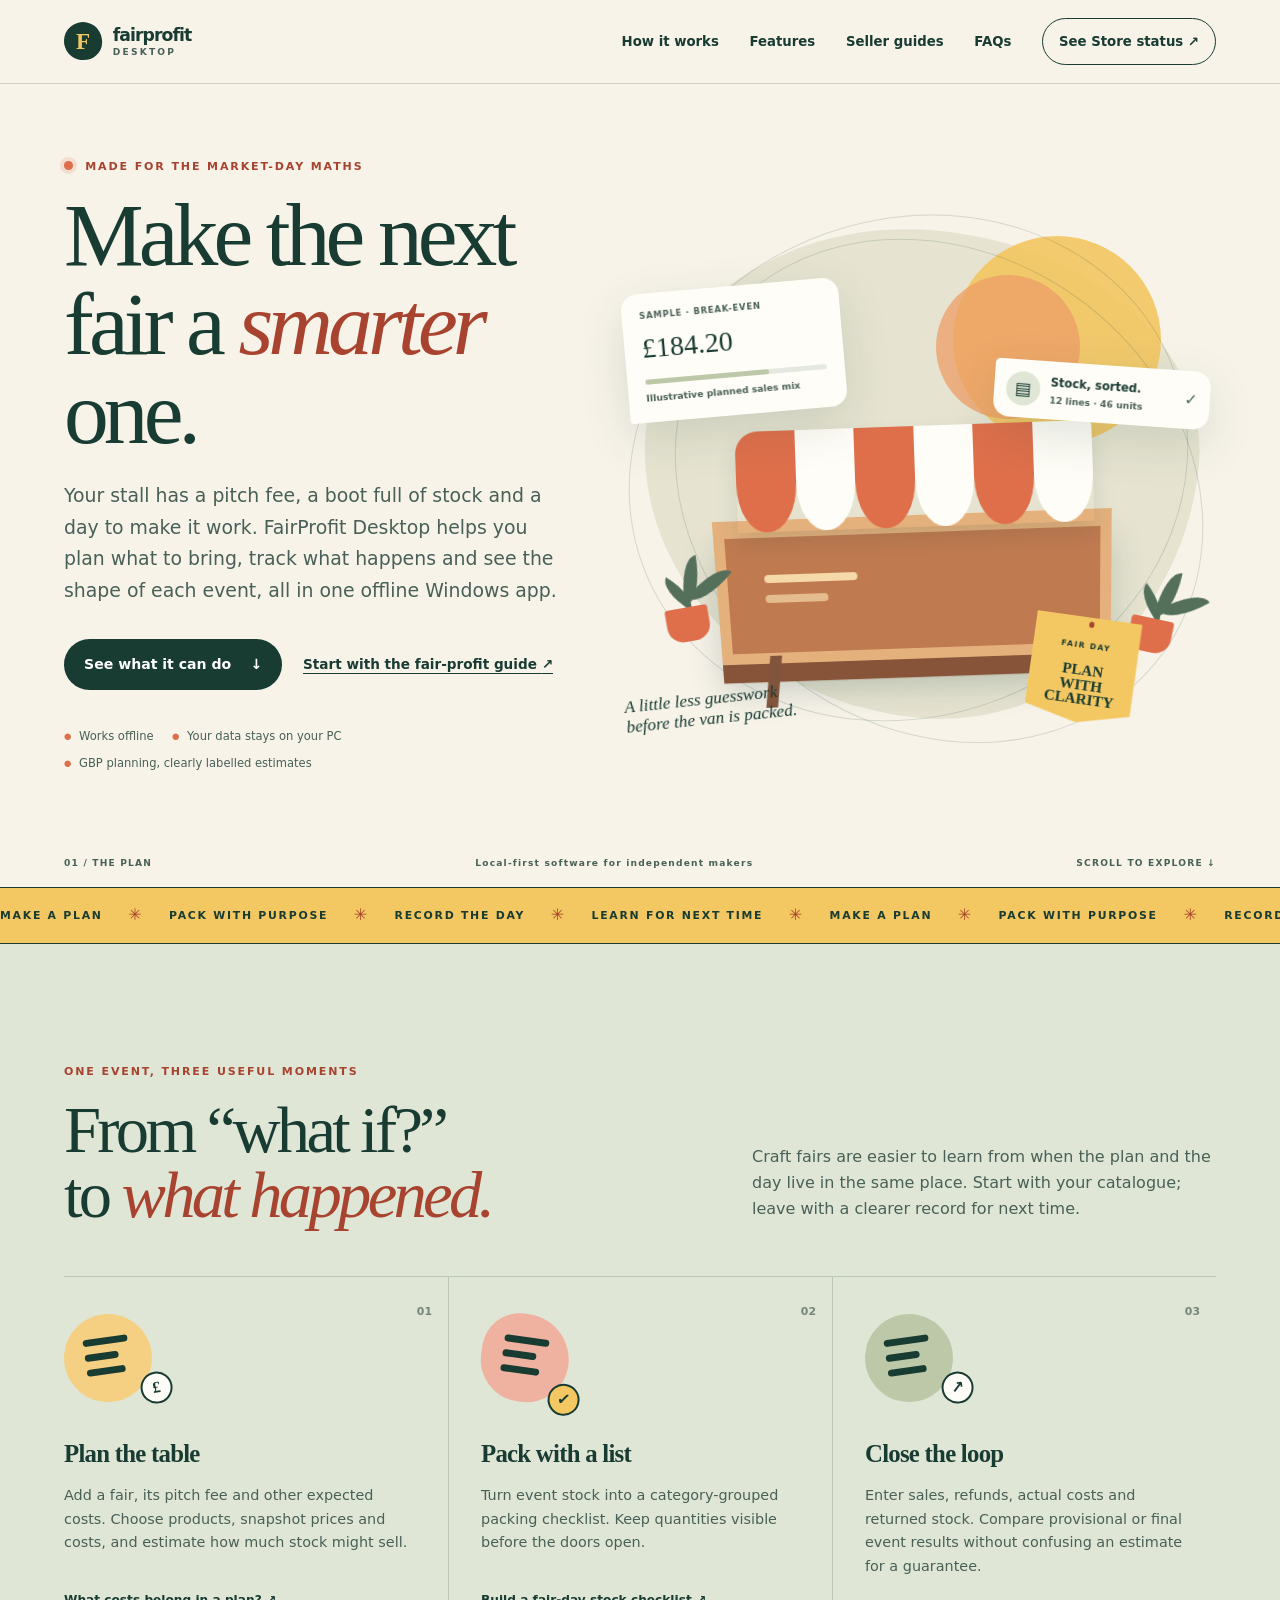
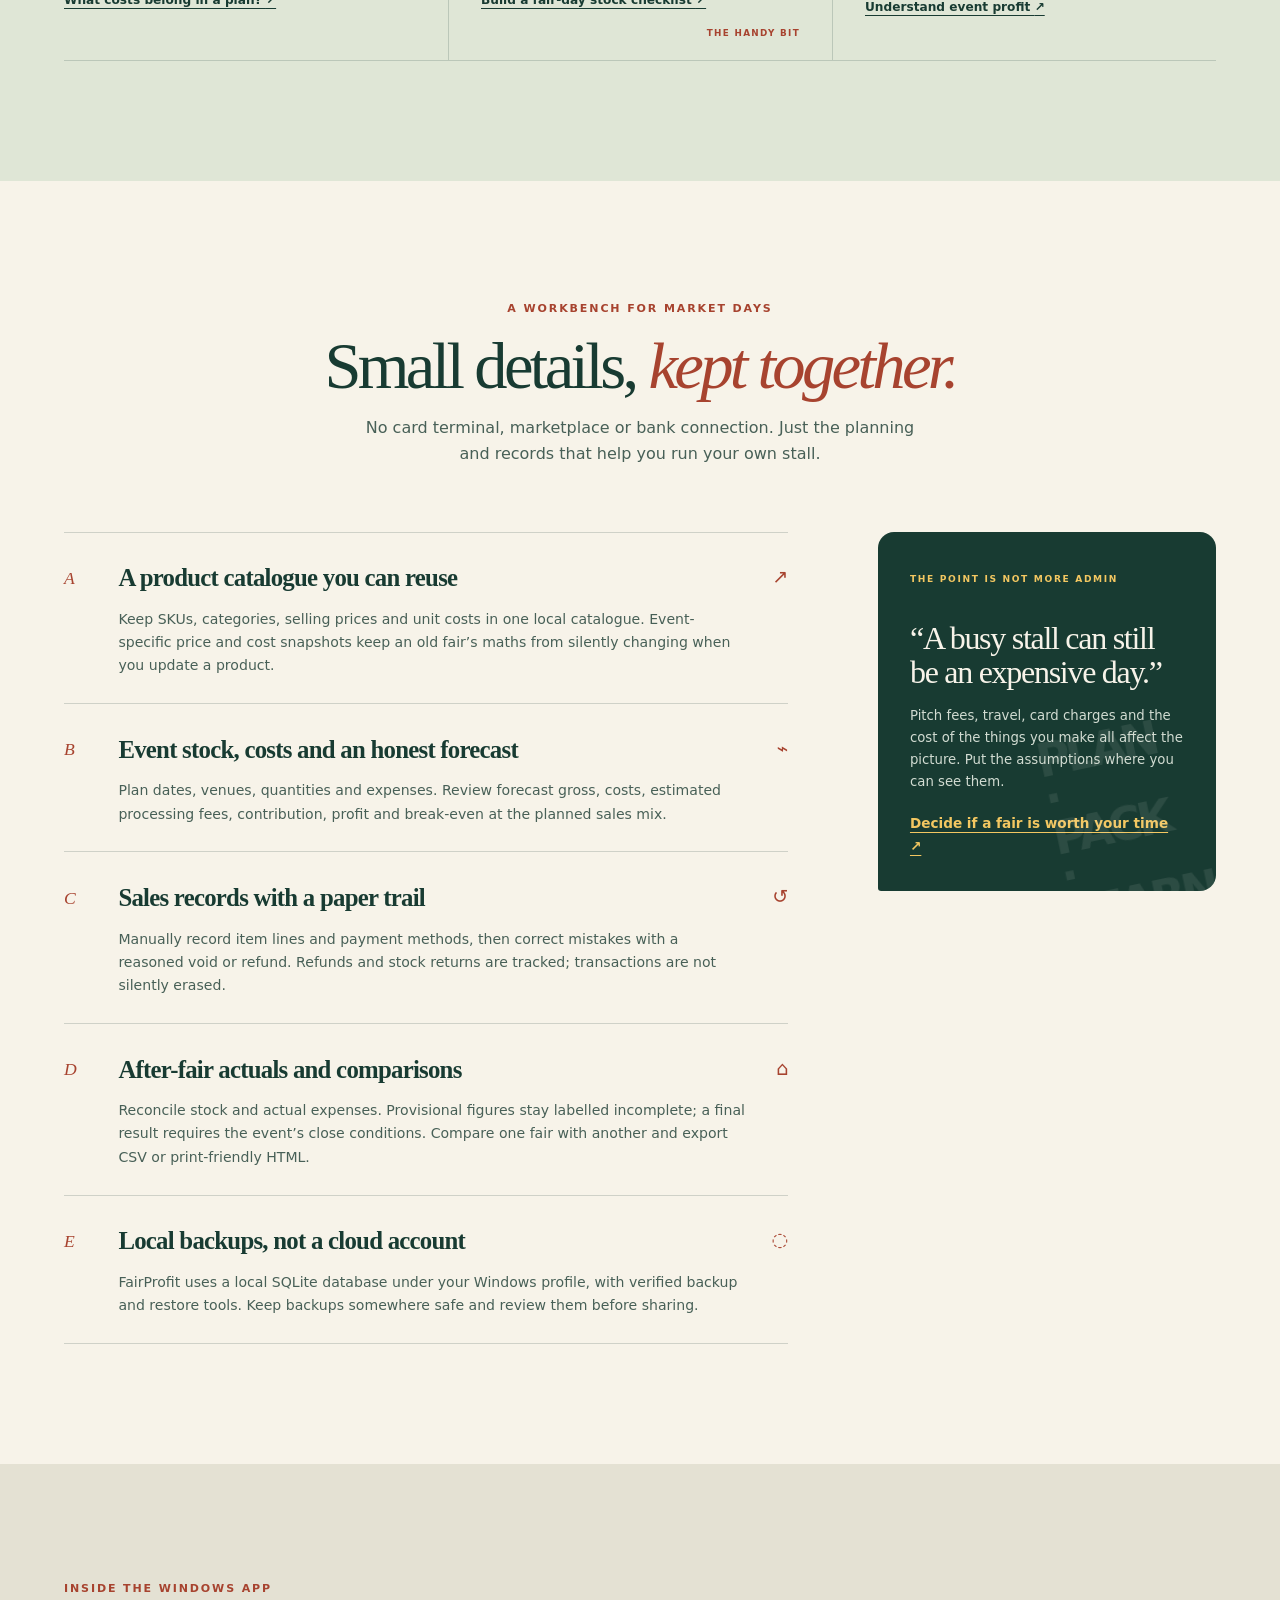
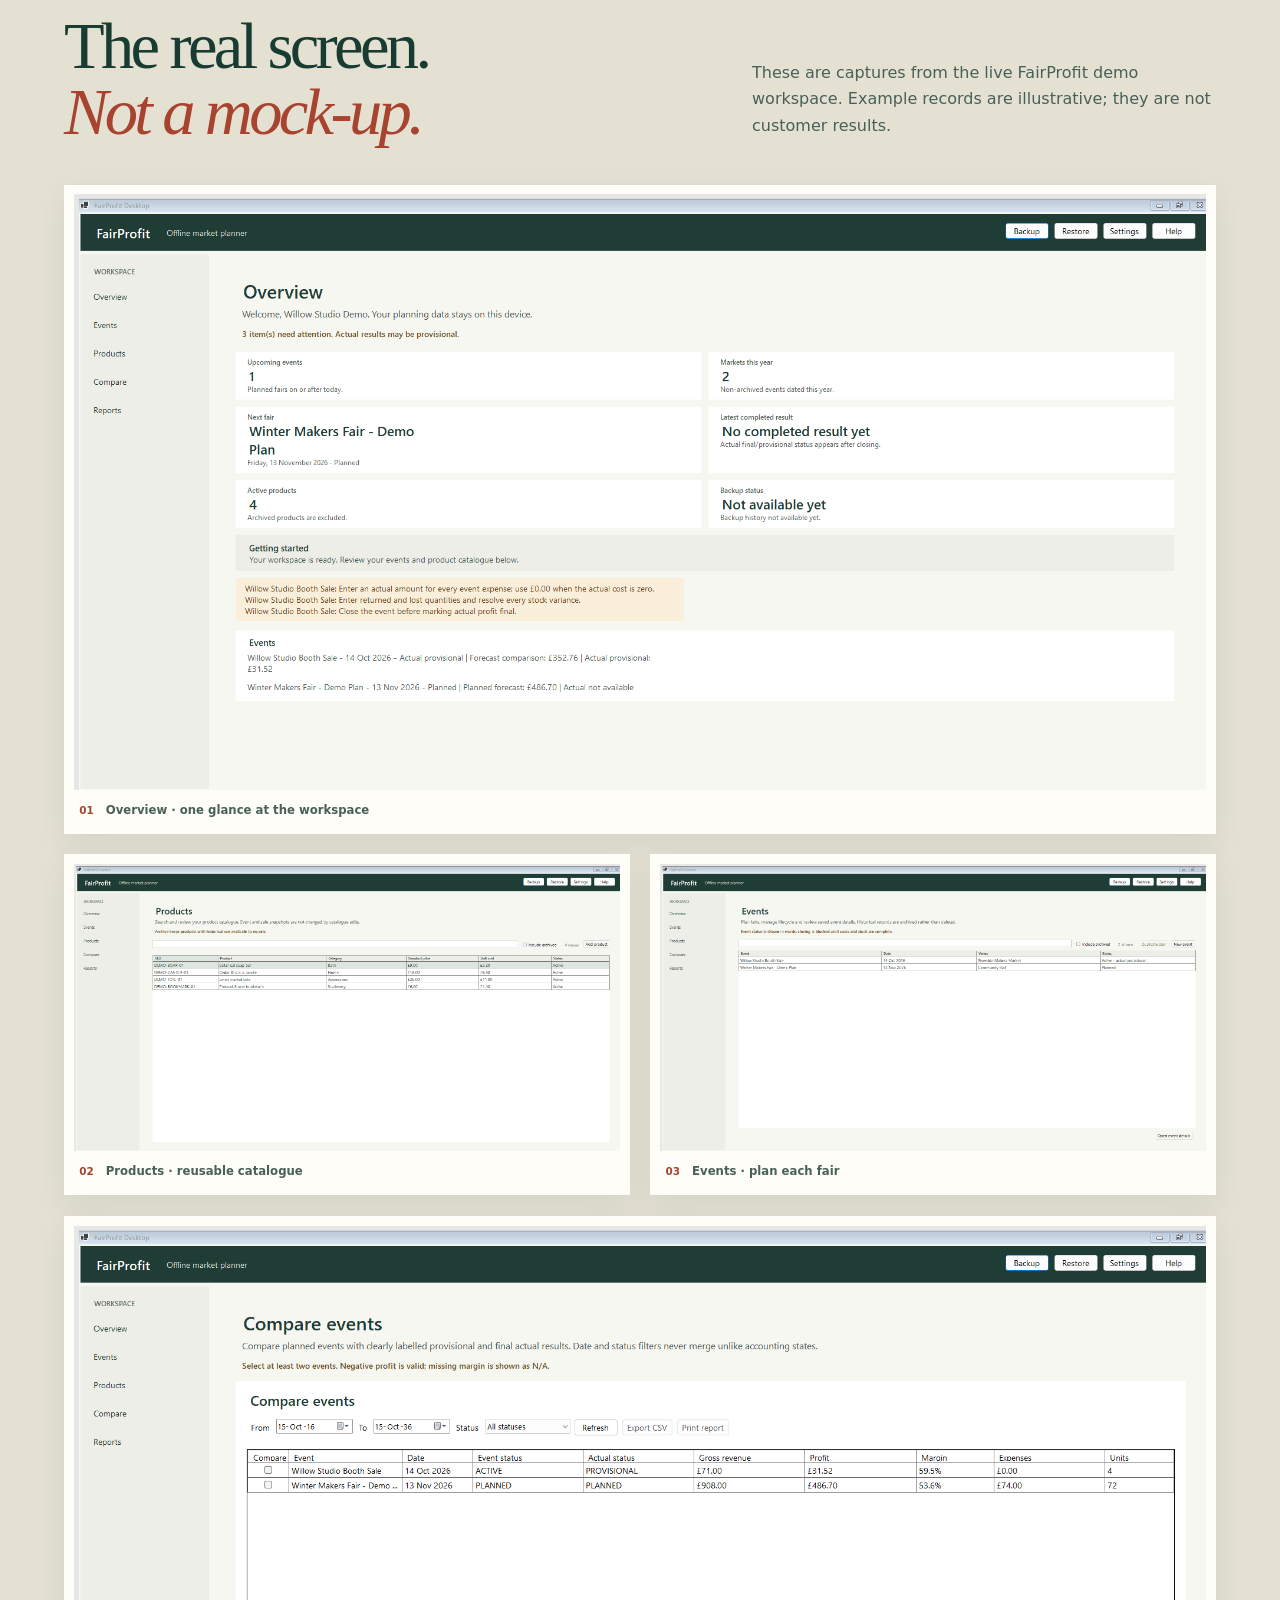
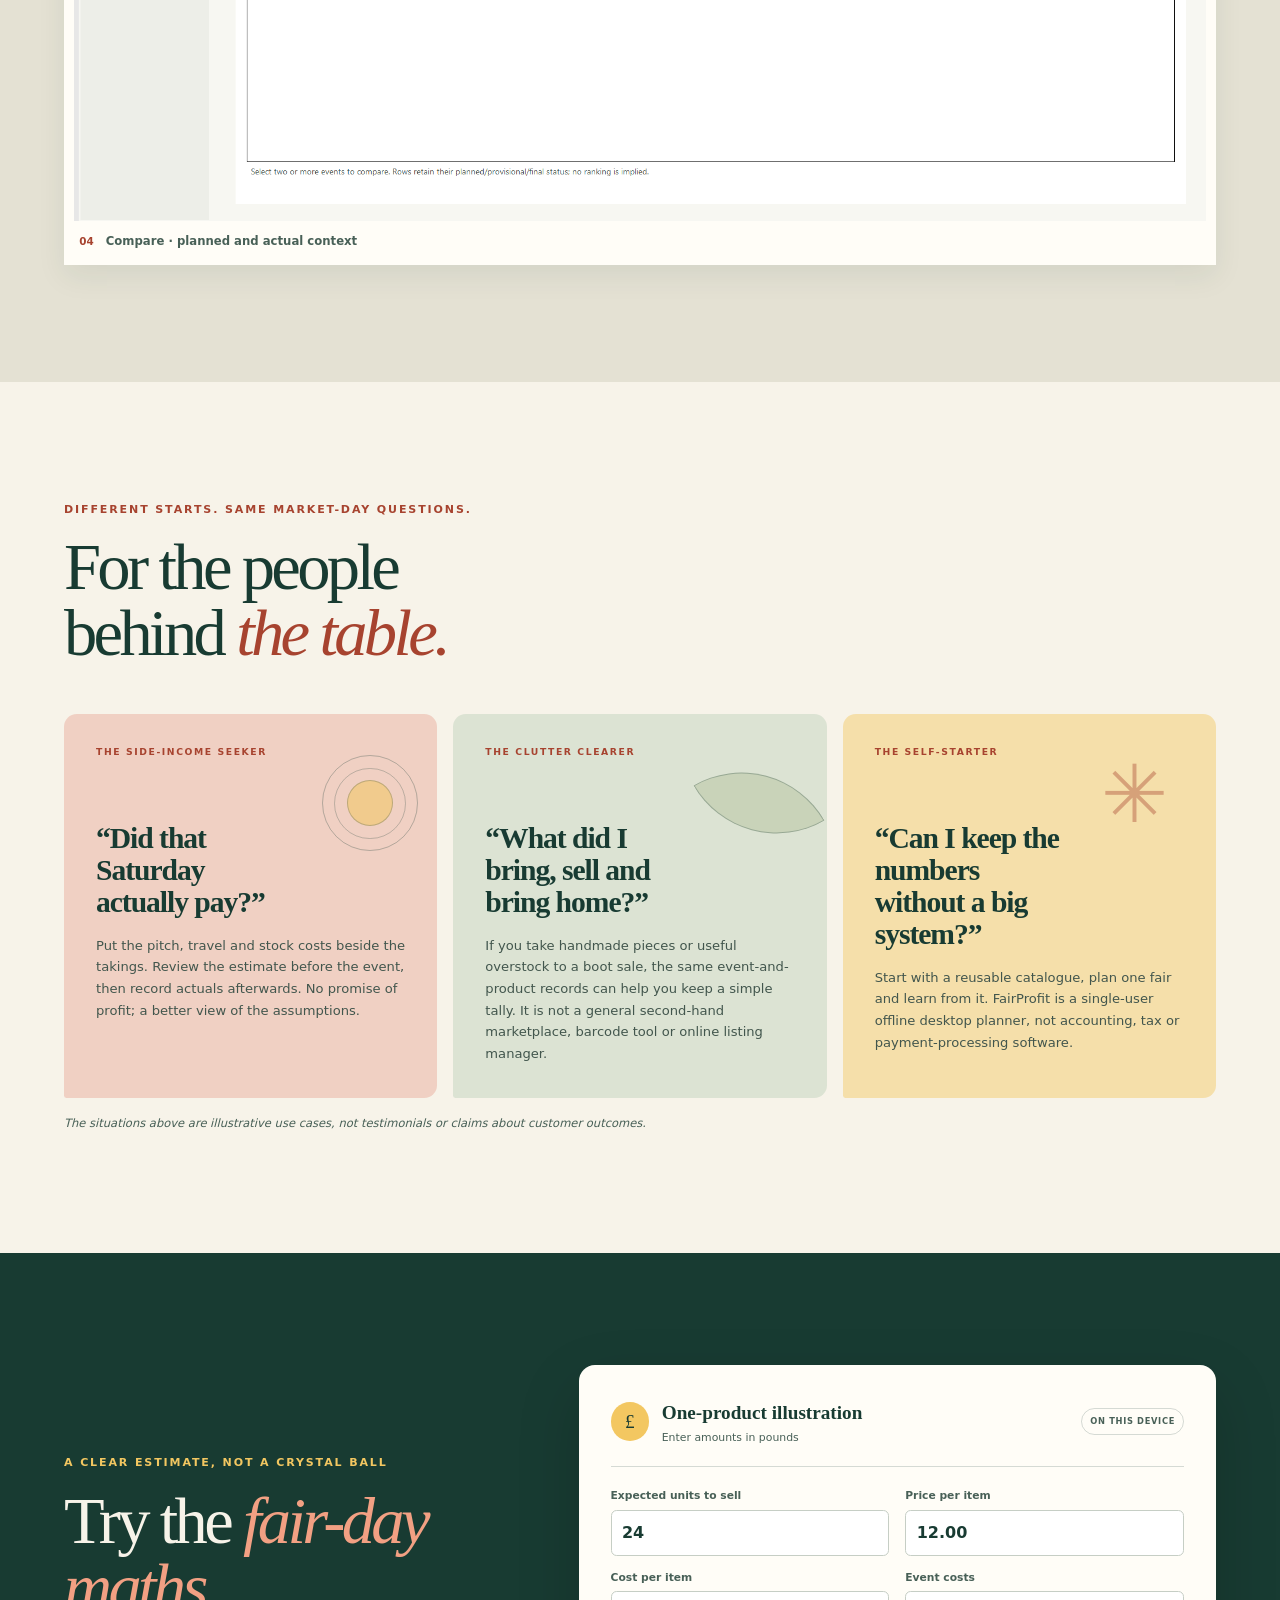
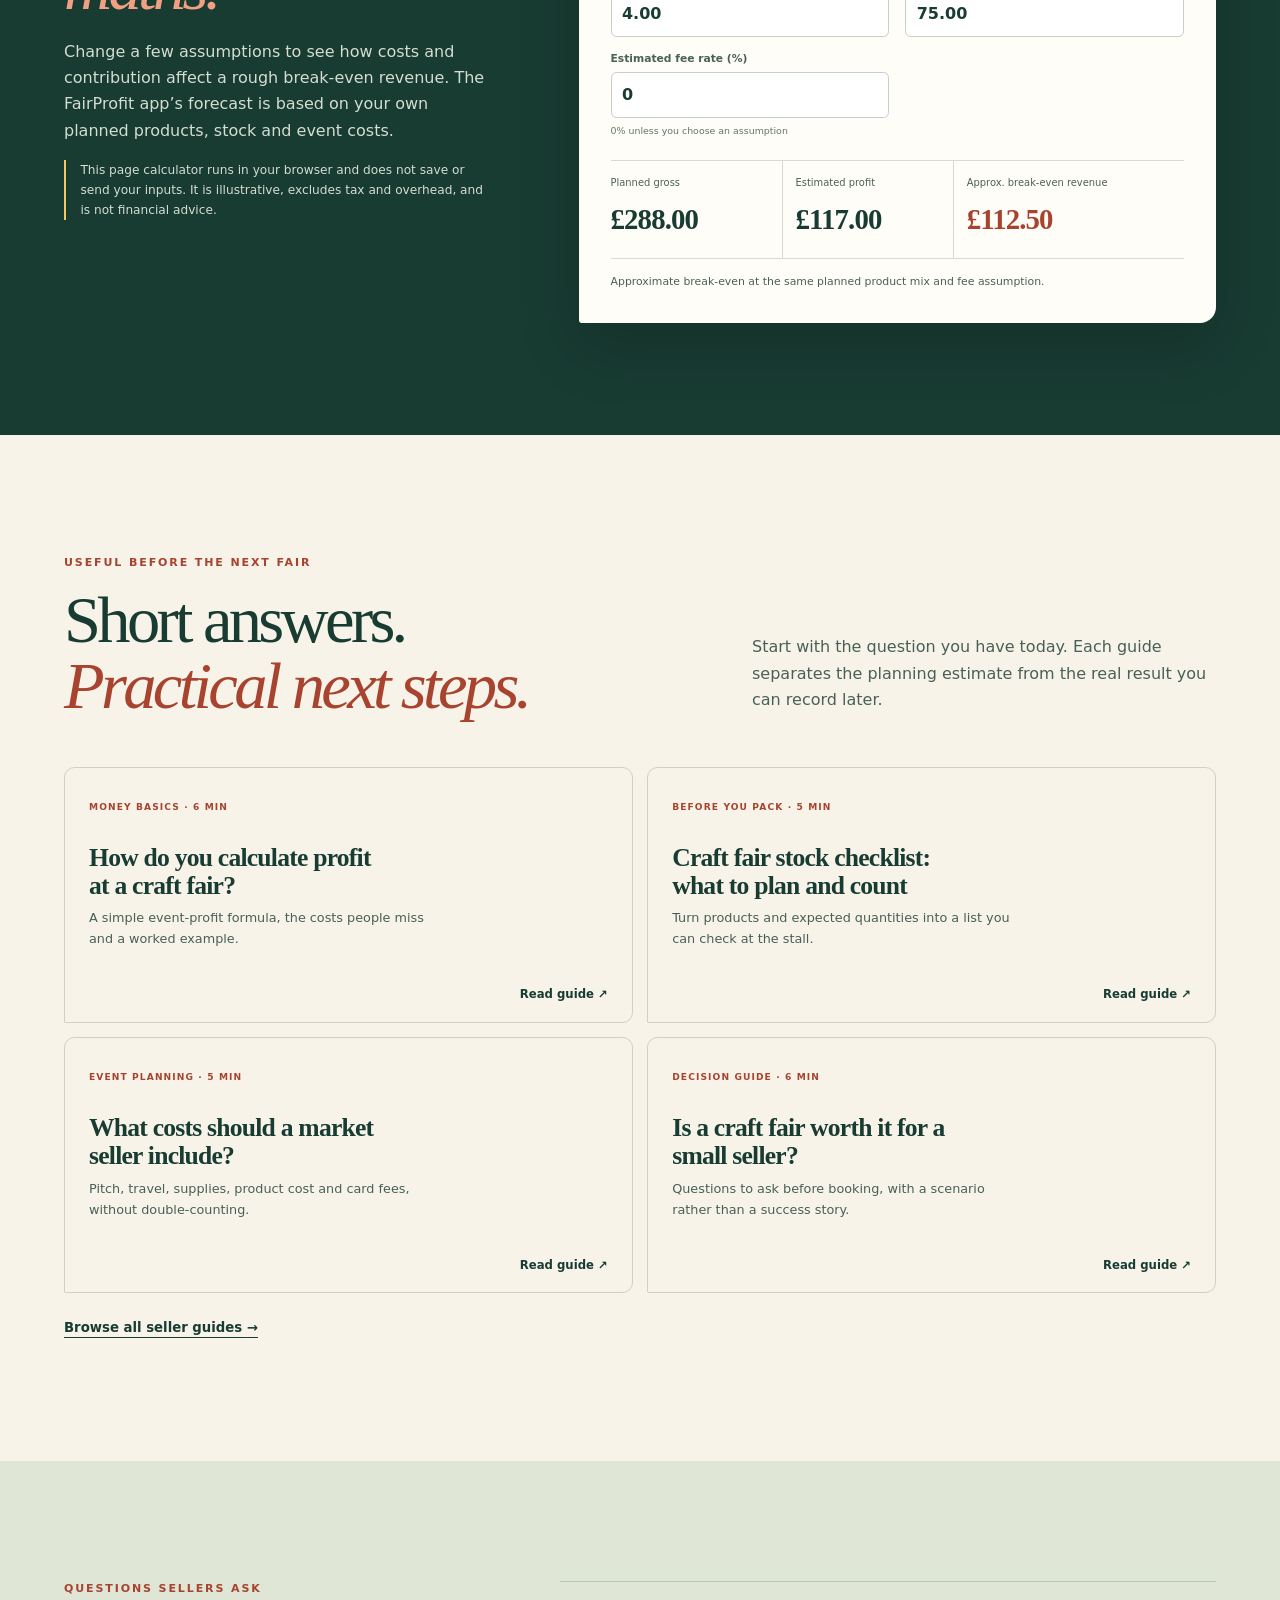
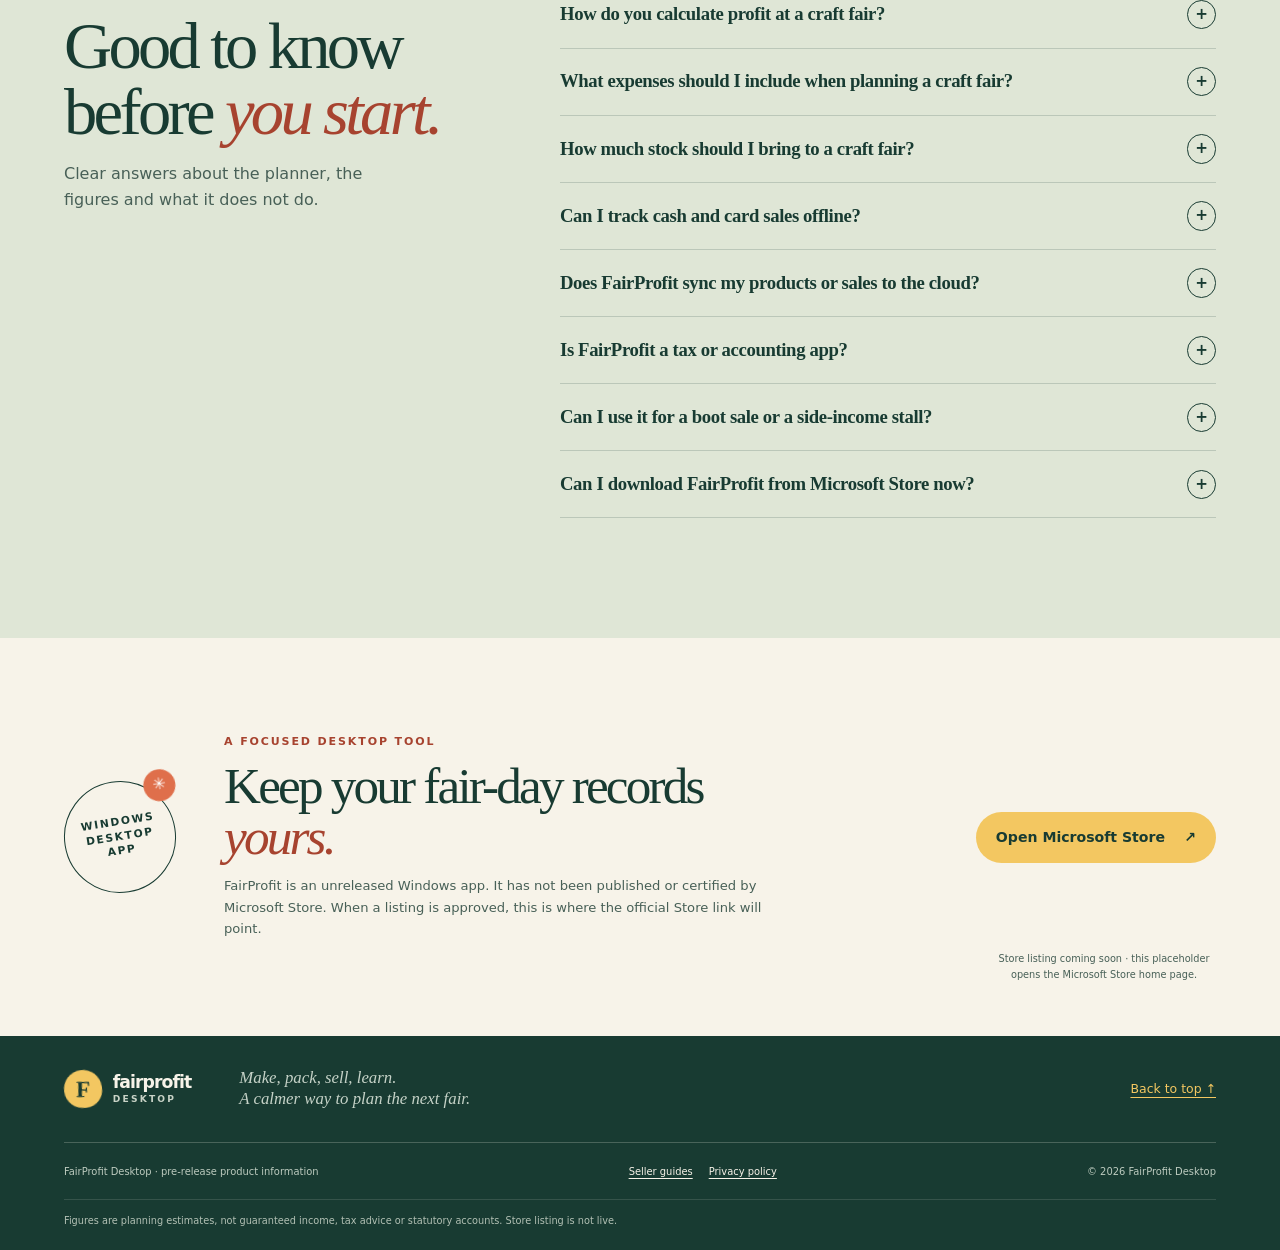
==== commit 9b657604: "Label sample break-even illustration" ====
--- a/index.html
+++ b/index.html
@@ -94,7 +94,7 @@
         <div class="stall-counter"><span class="counter-line"></span><span class="counter-line short"></span><span class="counter-leg"></span><span class="counter-leg right"></span></div>
         <div class="plant plant-left"><b></b><b></b><b></b><span></span></div>
         <div class="plant plant-right"><b></b><b></b><b></b><span></span></div>
-        <div class="float-card card-break"><span class="mini-label">BREAK-EVEN · ESTIMATE</span><strong>£184.20</strong><span class="progress"><i></i></span><small>At your planned sales mix</small></div>
+        <div class="float-card card-break"><span class="mini-label">SAMPLE · BREAK-EVEN</span><strong>£184.20</strong><span class="progress"><i></i></span><small>Illustrative planned sales mix</small></div>
         <div class="float-card card-stock"><span class="stack-icon" aria-hidden="true">▤</span><span><b>Stock, sorted.</b><small>12 lines · 46 units</small></span><span class="tick">✓</span></div>
         <div class="price-tag"><span>FAIR DAY</span><b>PLAN<br>WITH<br>CLARITY</b><i></i></div>
         <p class="art-note">A little less guesswork<br>before the van is packed.</p>
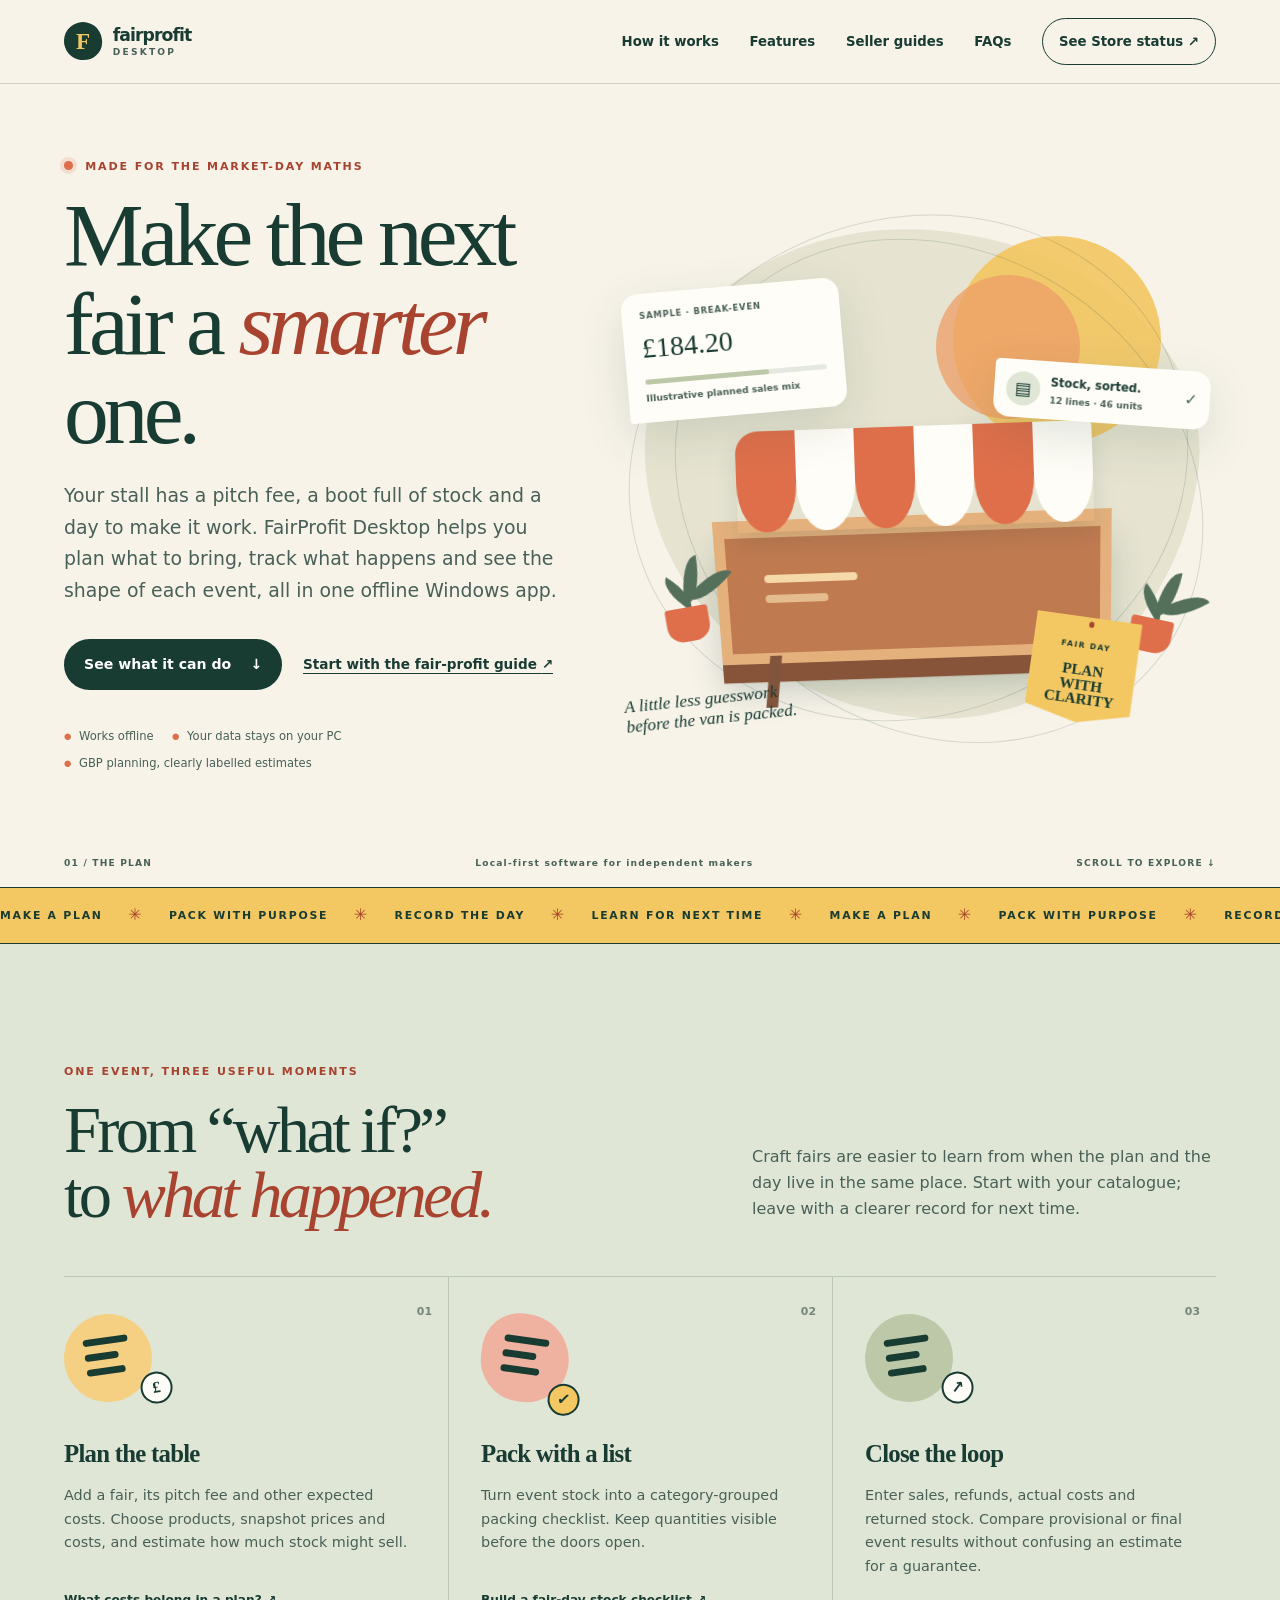
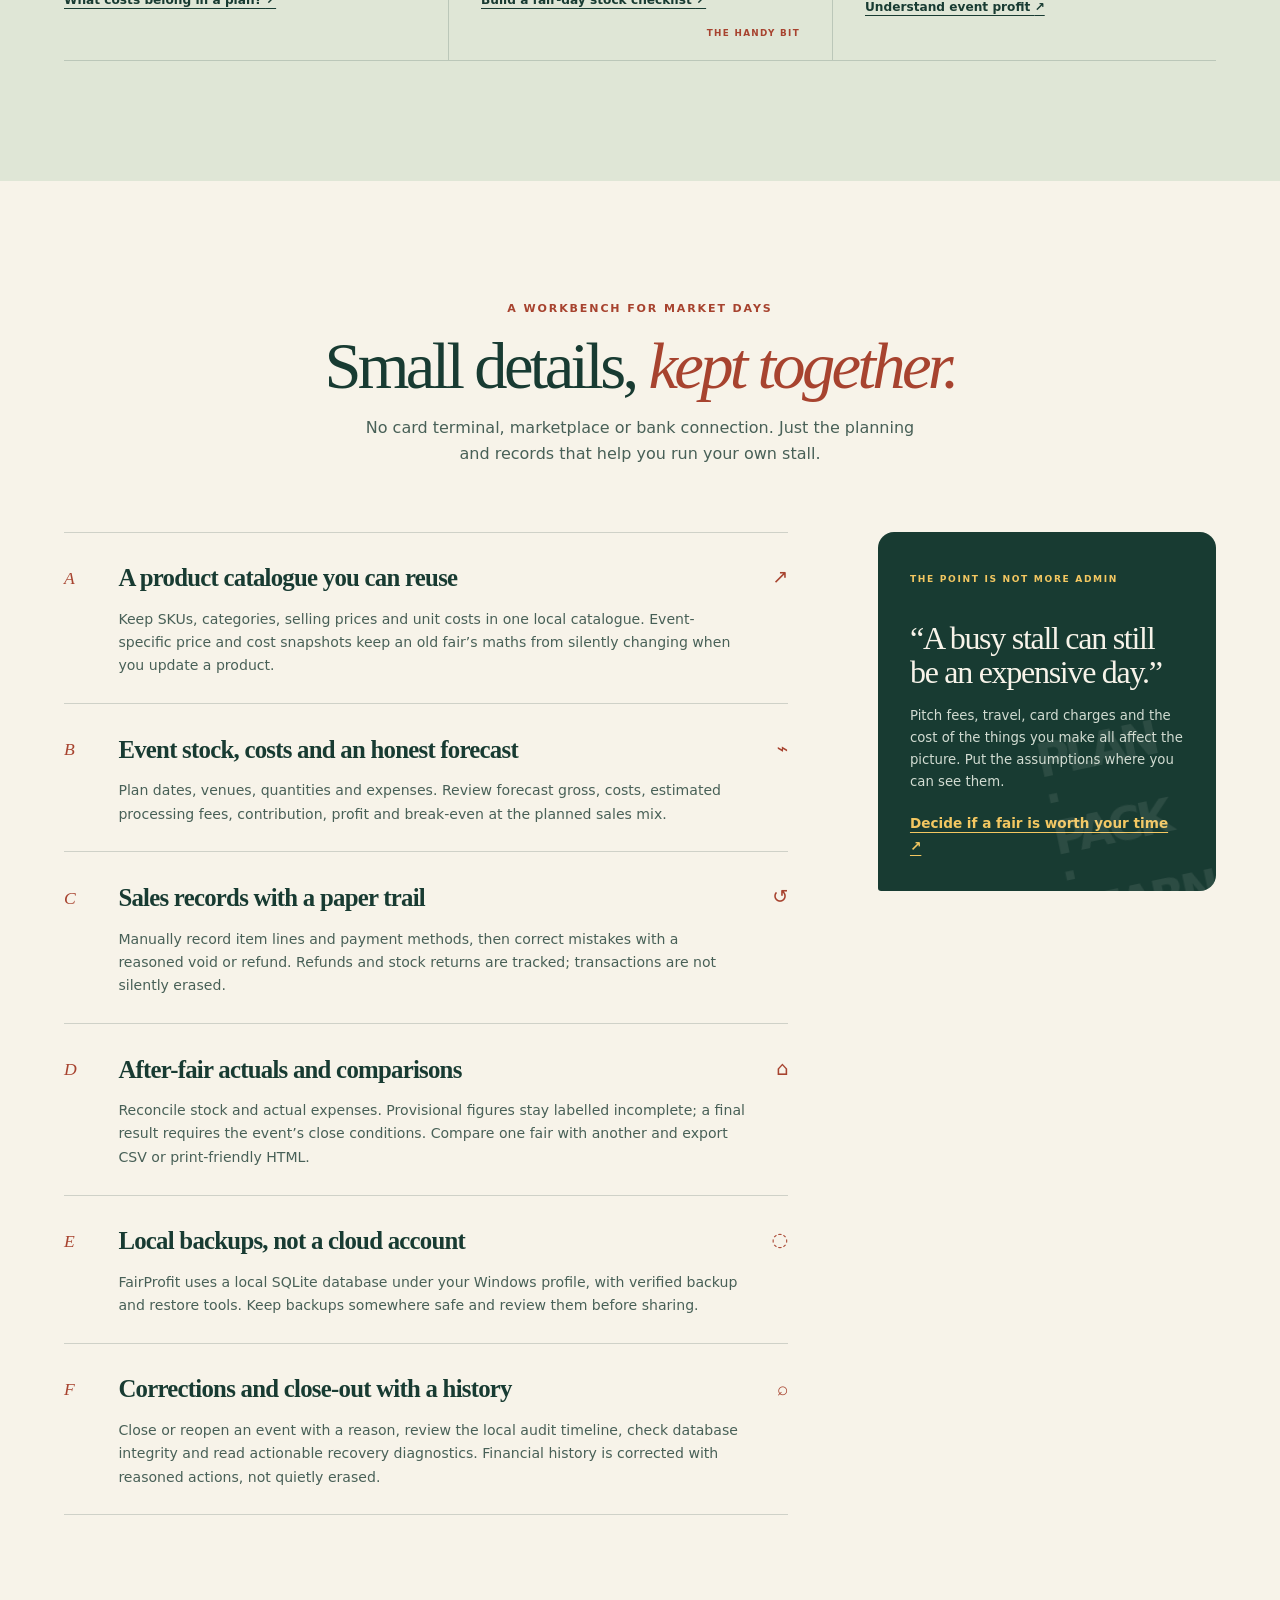
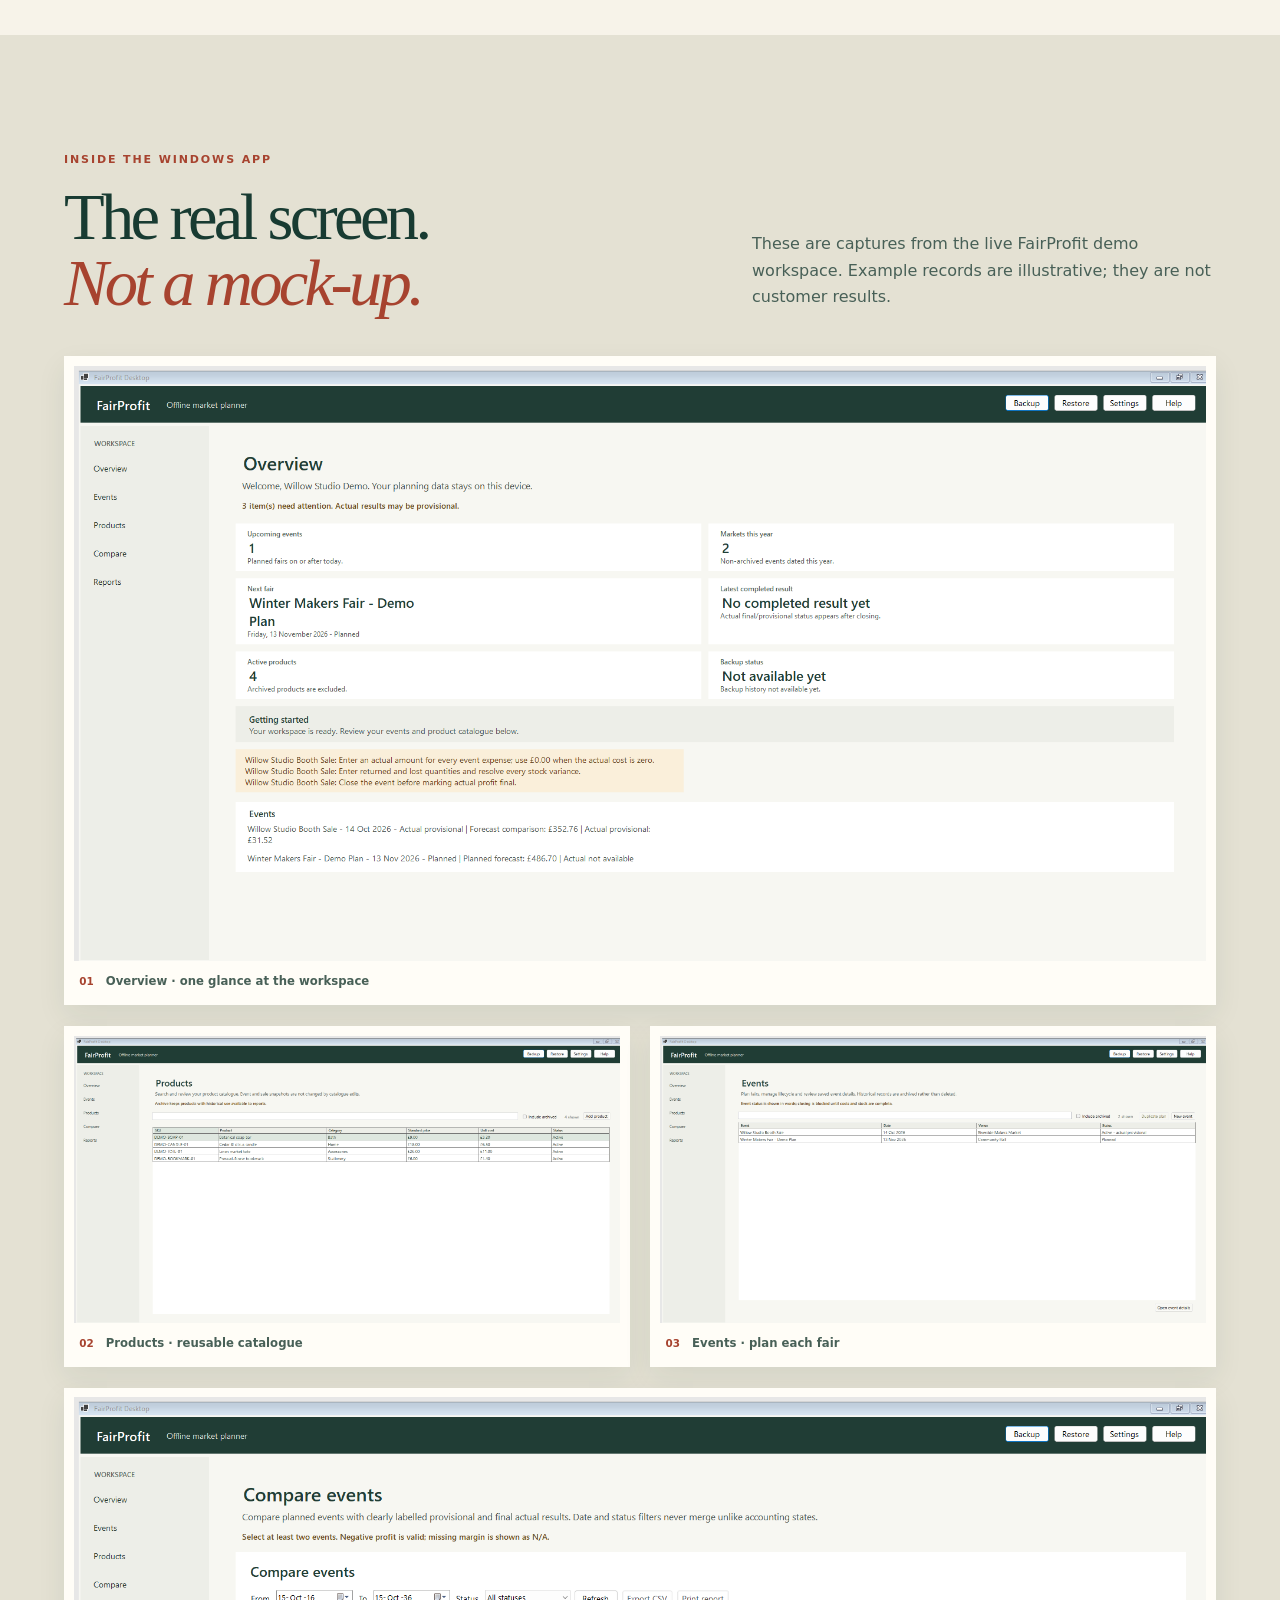
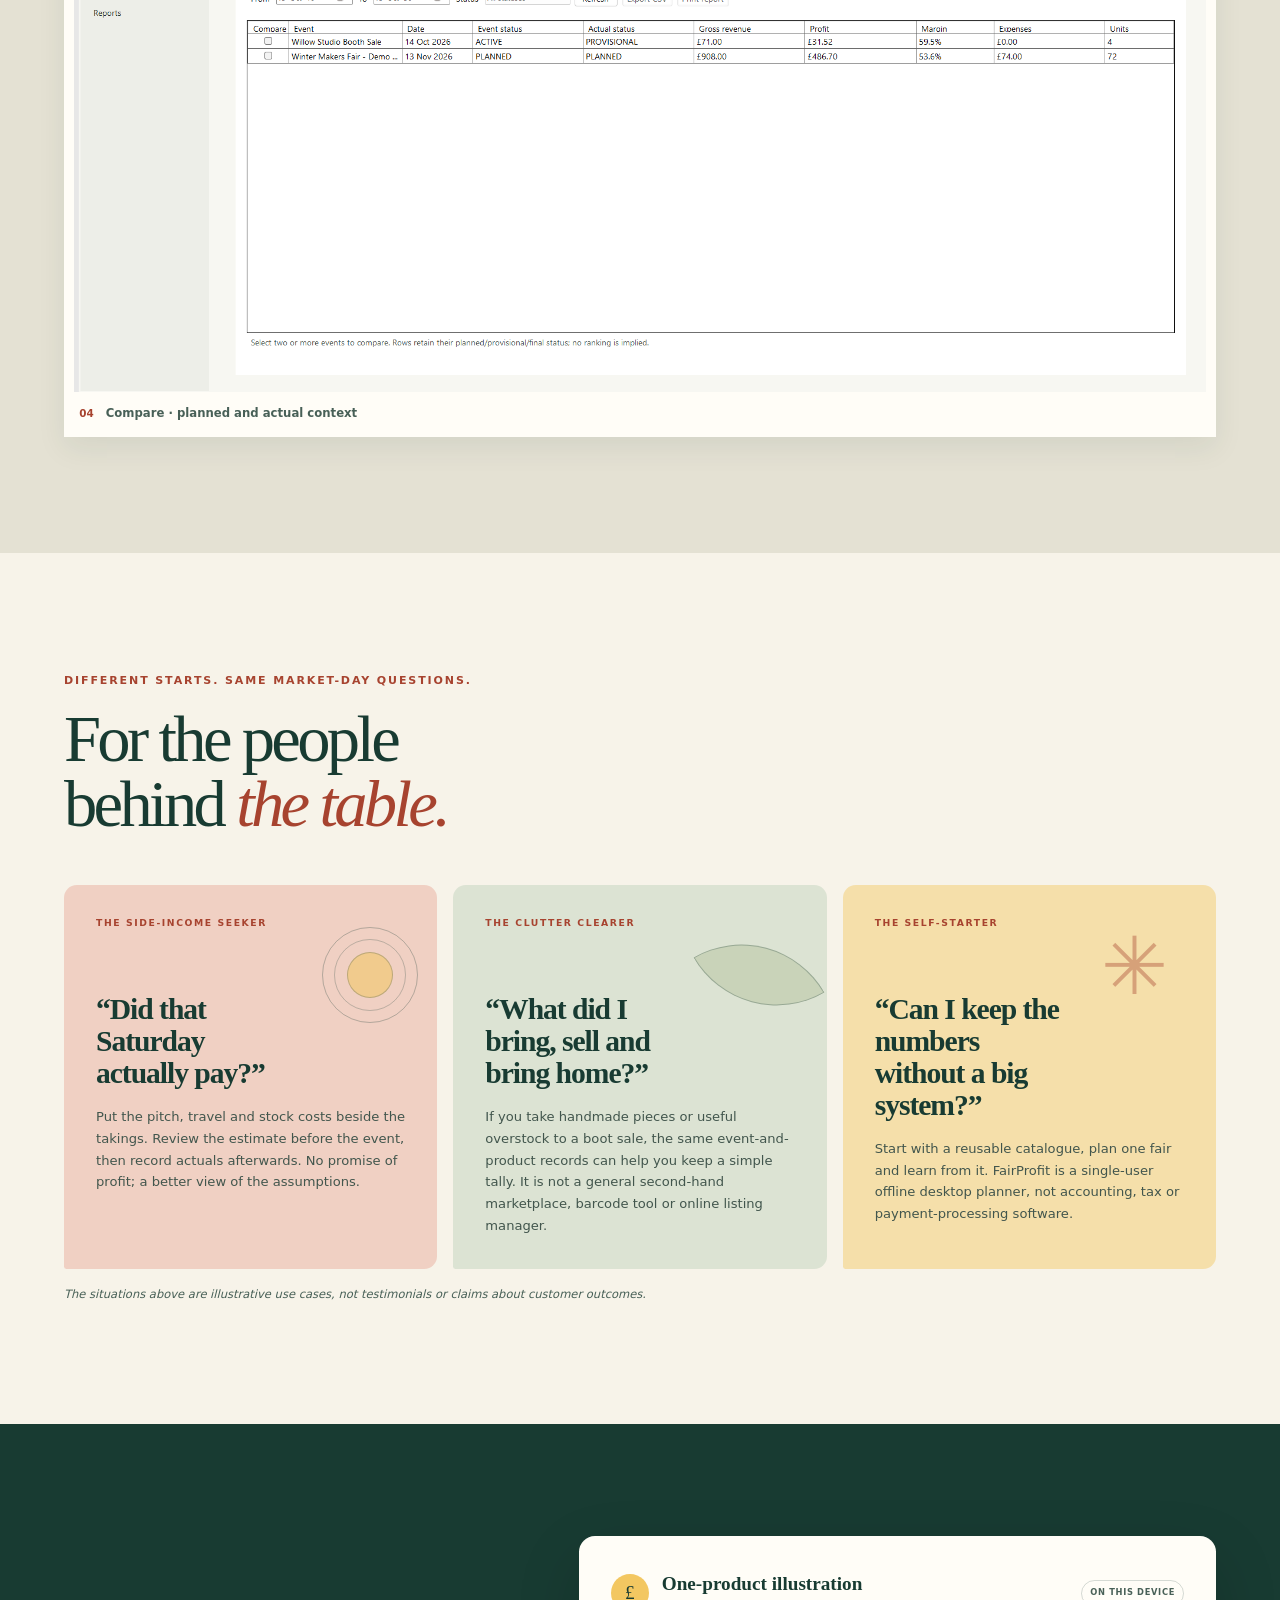
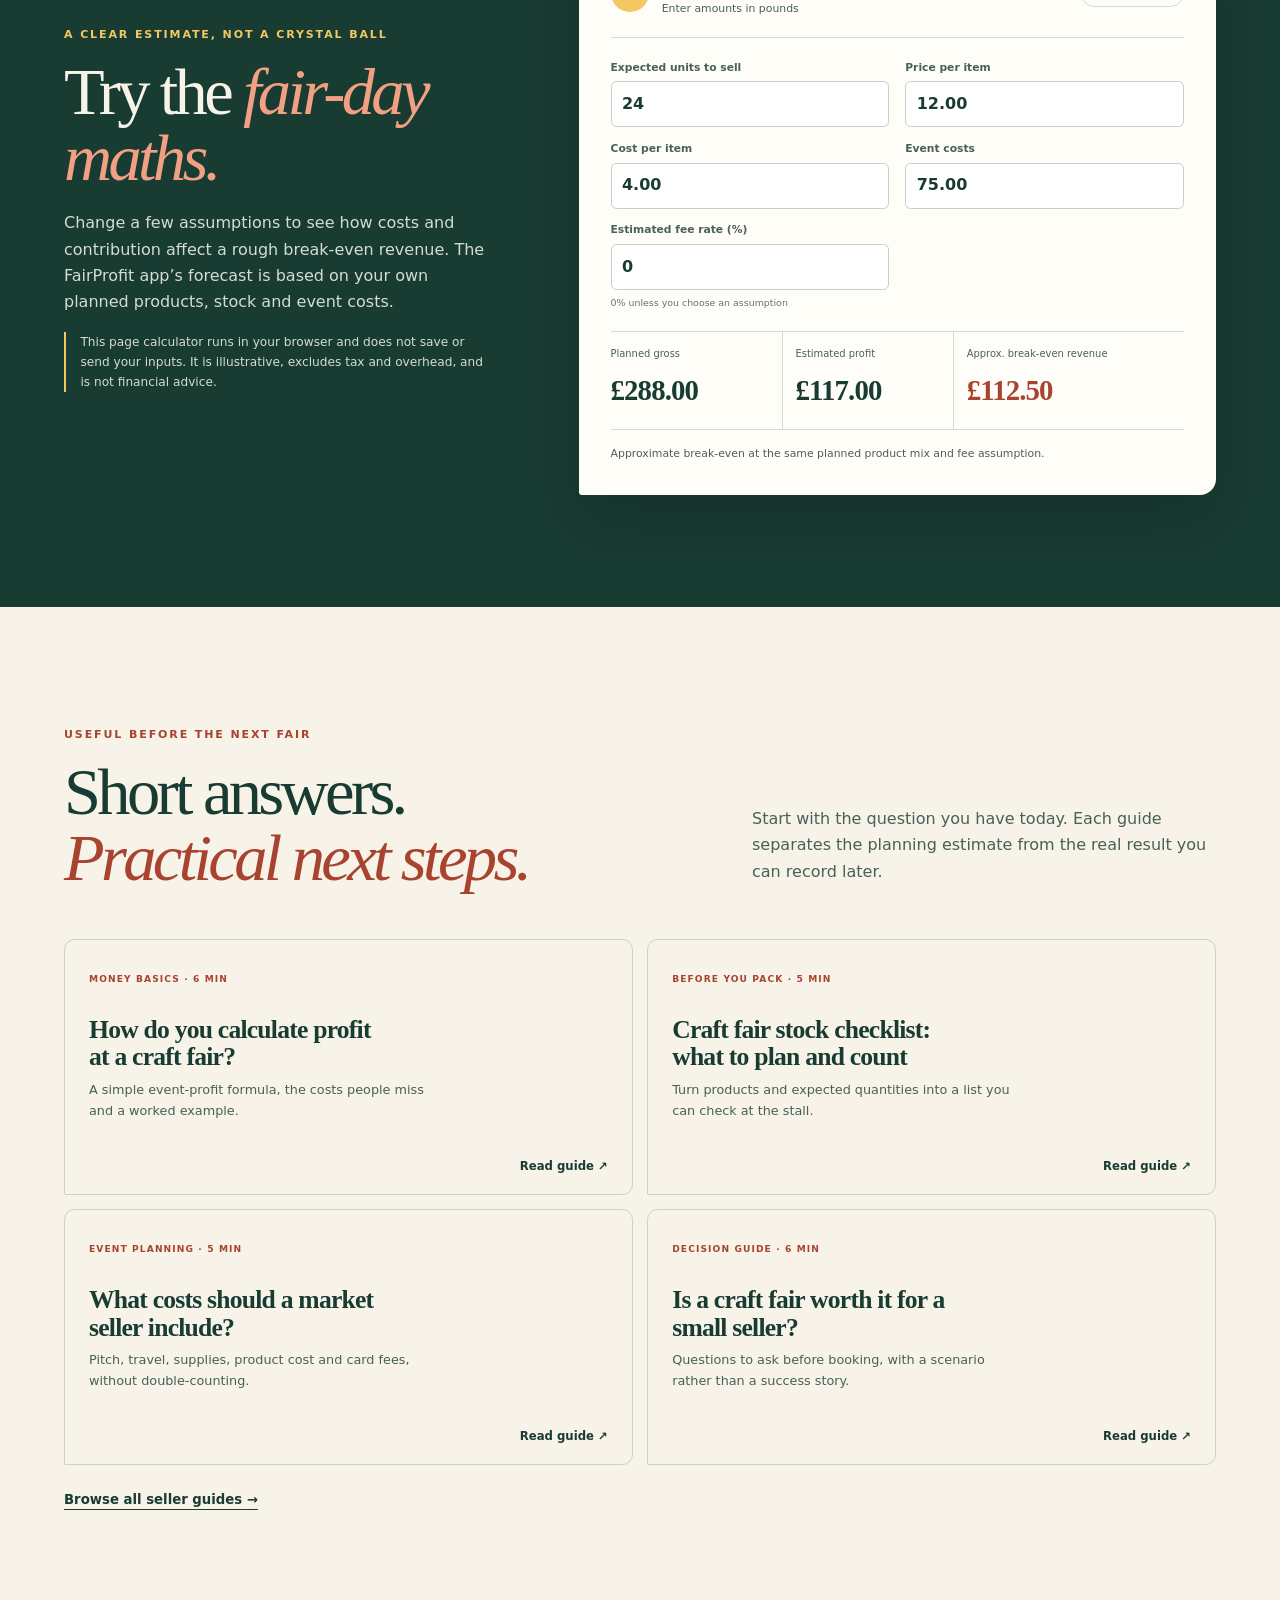
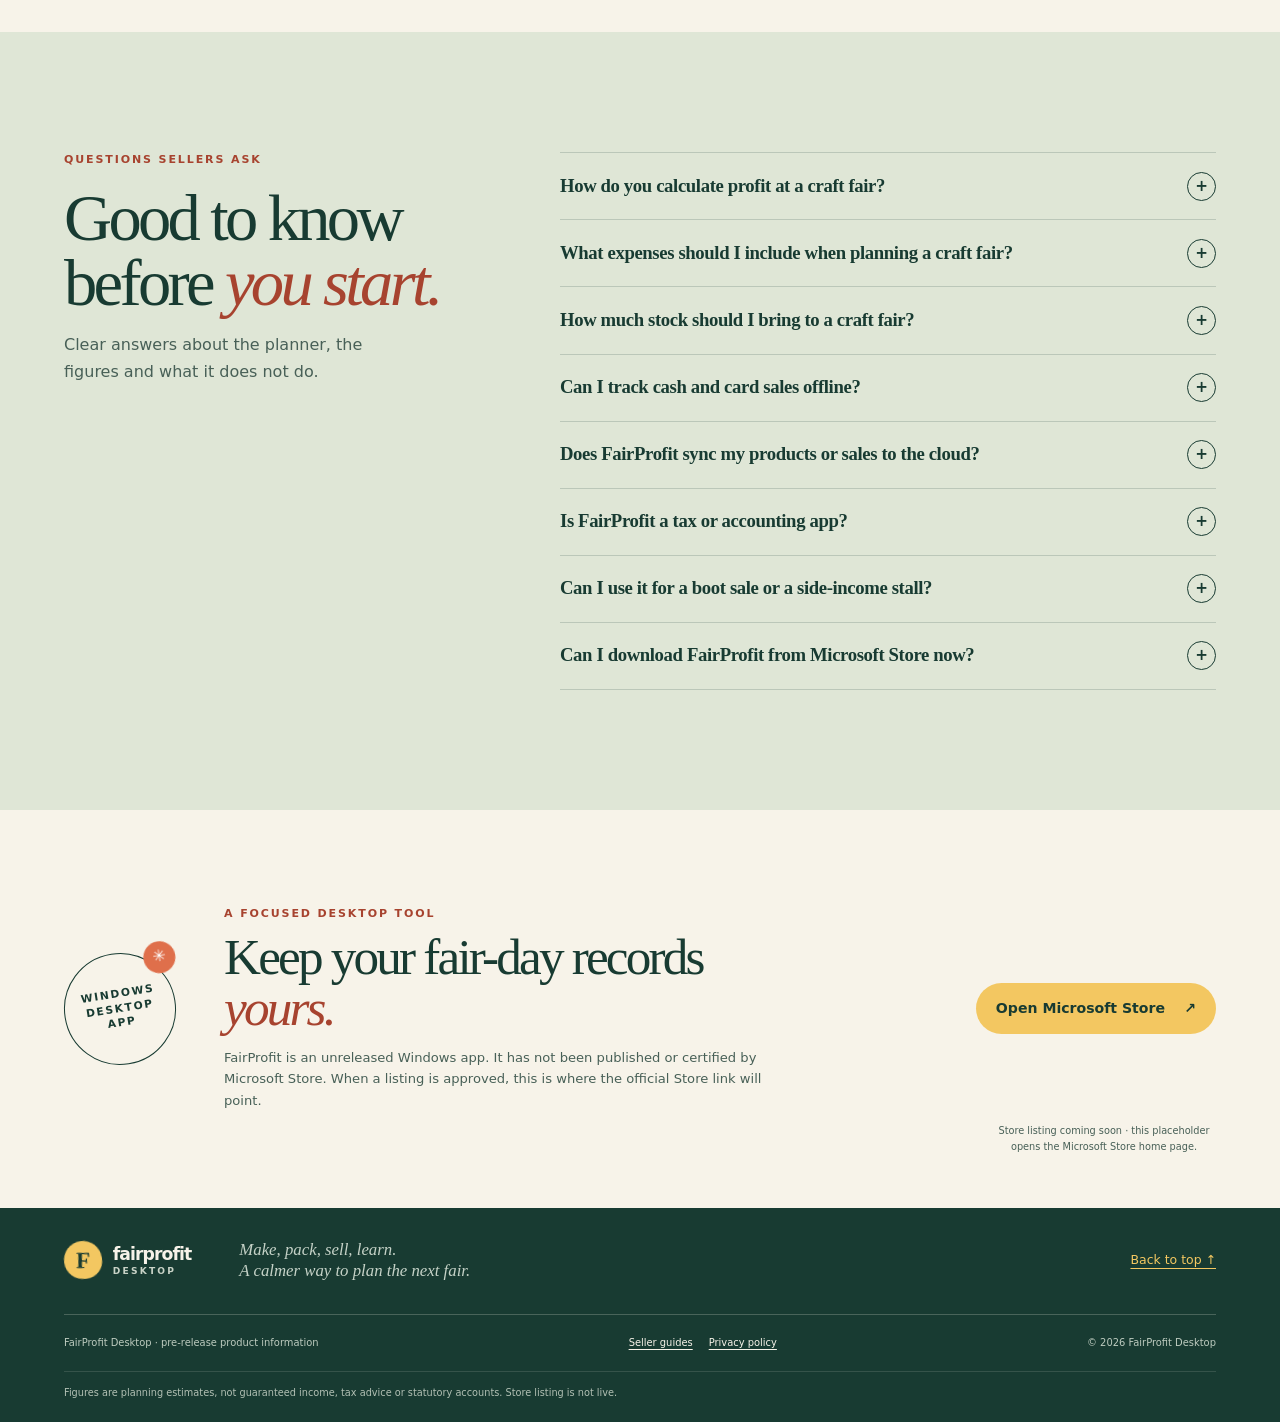
==== commit 08fdd07a: "Show audit and close-out features" ====
--- a/index.html
+++ b/index.html
@@ -125,6 +125,7 @@
           <article class="feature-row"><span class="feature-index">C</span><div><h3>Sales records with a paper trail</h3><p>Manually record item lines and payment methods, then correct mistakes with a reasoned void or refund. Refunds and stock returns are tracked; transactions are not silently erased.</p></div><span class="feature-mark" aria-hidden="true">↺</span></article>
           <article class="feature-row"><span class="feature-index">D</span><div><h3>After-fair actuals and comparisons</h3><p>Reconcile stock and actual expenses. Provisional figures stay labelled incomplete; a final result requires the event’s close conditions. Compare one fair with another and export CSV or print-friendly HTML.</p></div><span class="feature-mark" aria-hidden="true">⌂</span></article>
           <article class="feature-row"><span class="feature-index">E</span><div><h3>Local backups, not a cloud account</h3><p>FairProfit uses a local SQLite database under your Windows profile, with verified backup and restore tools. Keep backups somewhere safe and review them before sharing.</p></div><span class="feature-mark" aria-hidden="true">◌</span></article>
+          <article class="feature-row"><span class="feature-index">F</span><div><h3>Corrections and close-out with a history</h3><p>Close or reopen an event with a reason, review the local audit timeline, check database integrity and read actionable recovery diagnostics. Financial history is corrected with reasoned actions, not quietly erased.</p></div><span class="feature-mark" aria-hidden="true">⌕</span></article>
         </div>
         <aside class="feature-aside"><span class="aside-kicker">THE POINT IS NOT MORE ADMIN</span><blockquote>“A busy stall can still be an expensive day.”</blockquote><p>Pitch fees, travel, card charges and the cost of the things you make all affect the picture. Put the assumptions where you can see them.</p><a class="text-link" href="guides/is-a-craft-fair-worth-it.html">Decide if a fair is worth your time <span aria-hidden="true">↗</span></a><div class="aside-stamp">PLAN<br>·<br>PACK<br>·<br>LEARN</div></aside>
       </div>
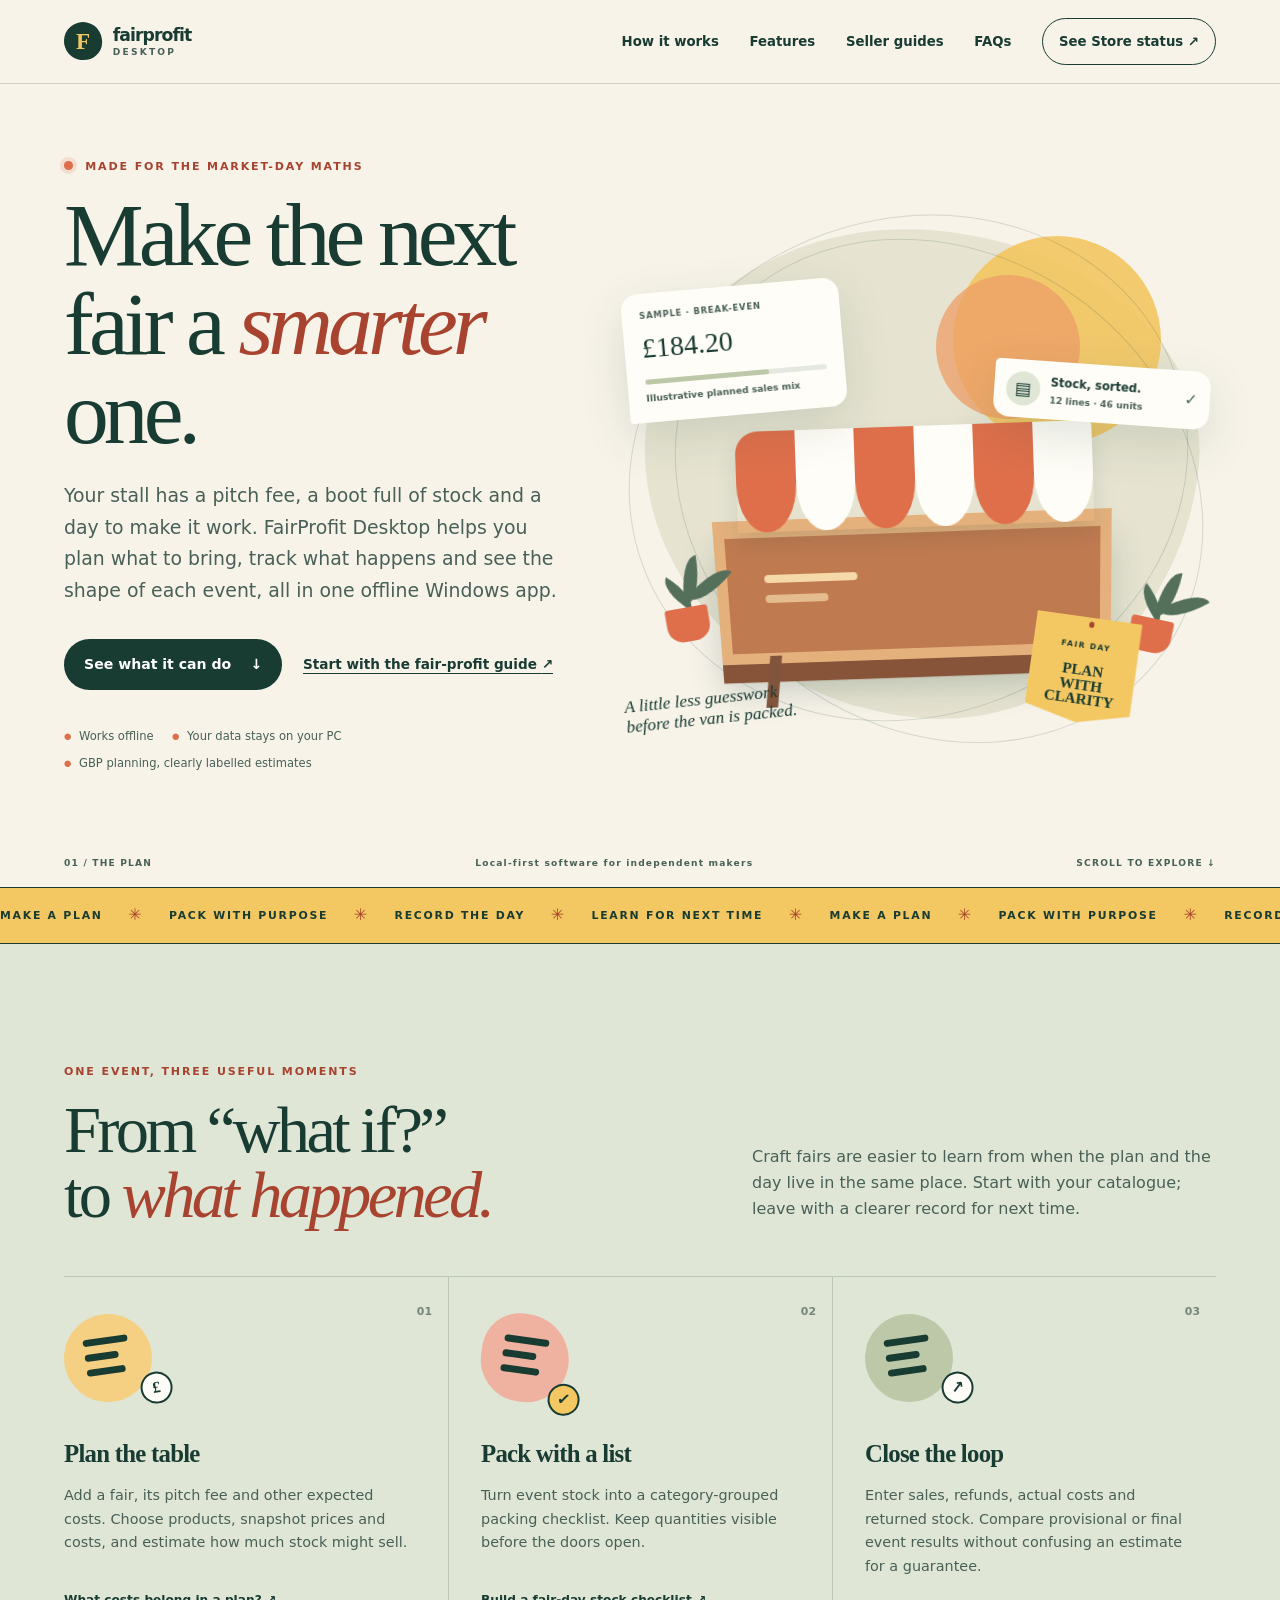
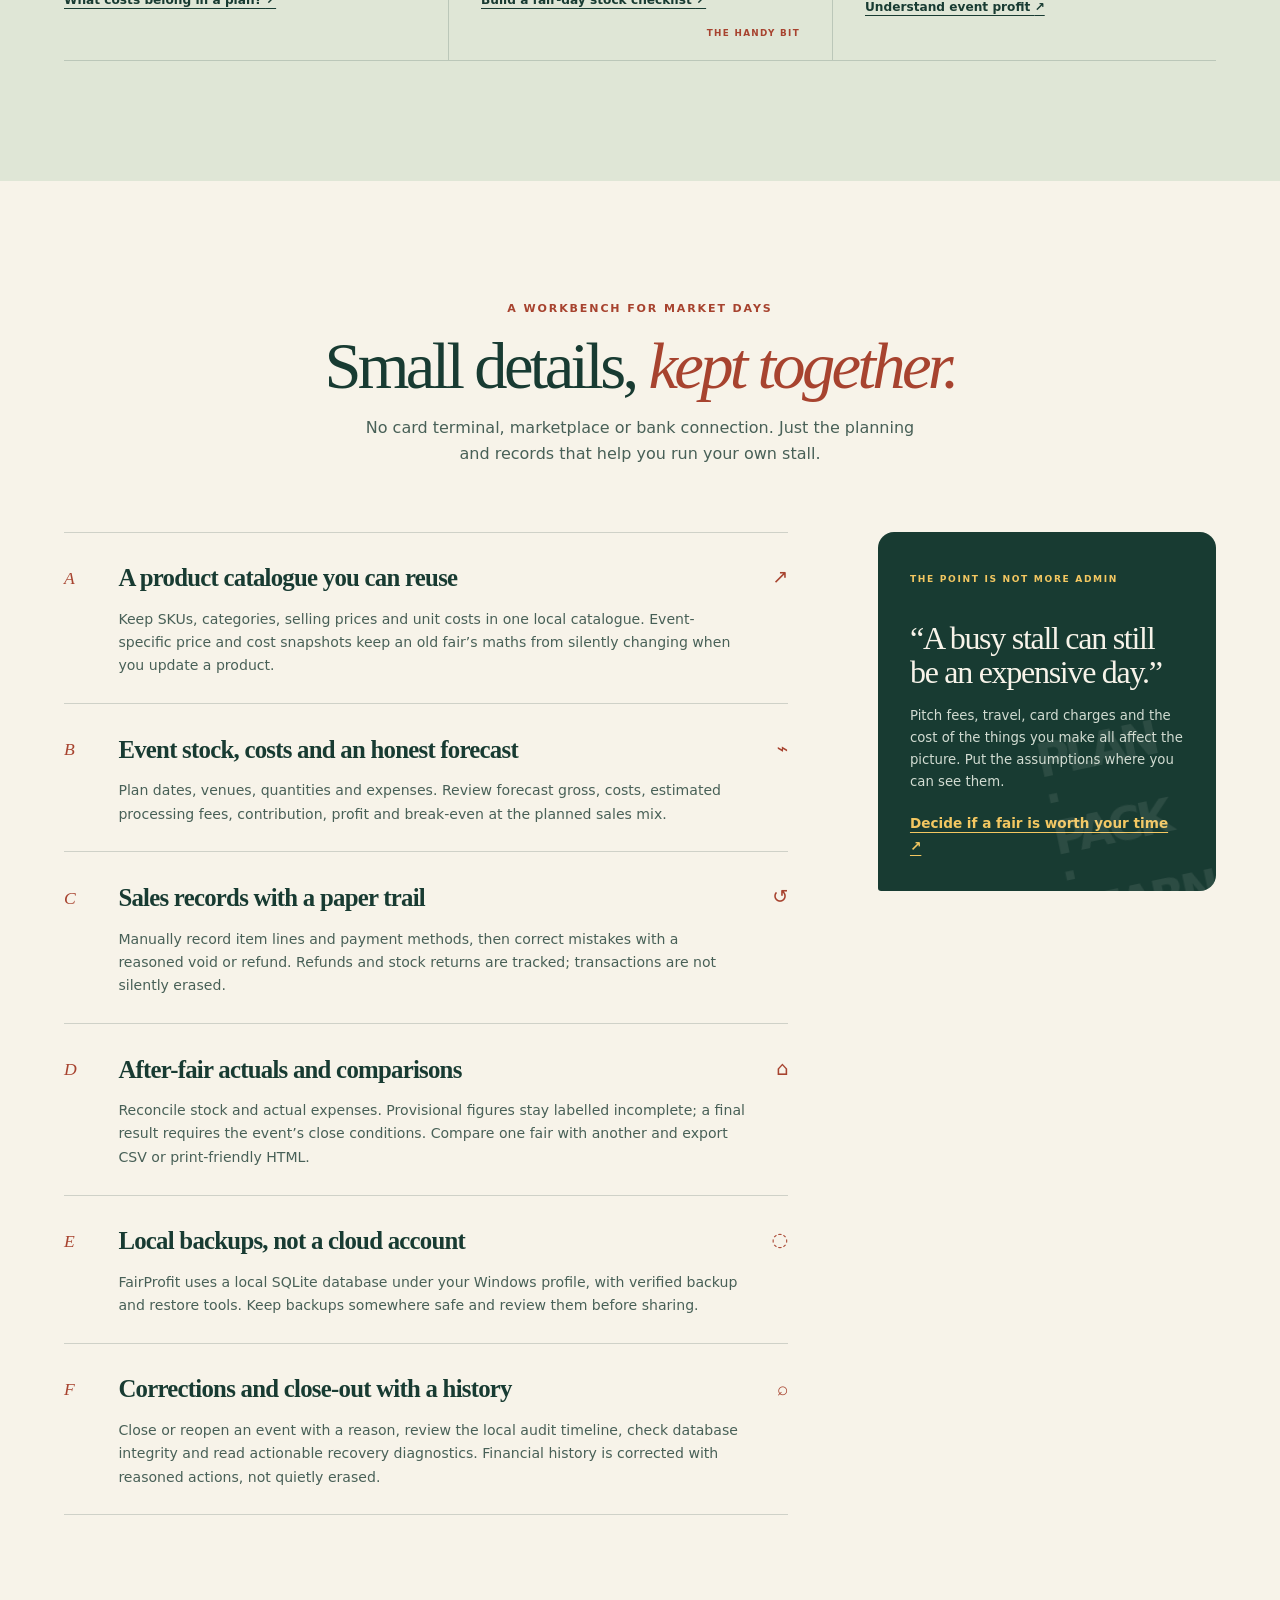
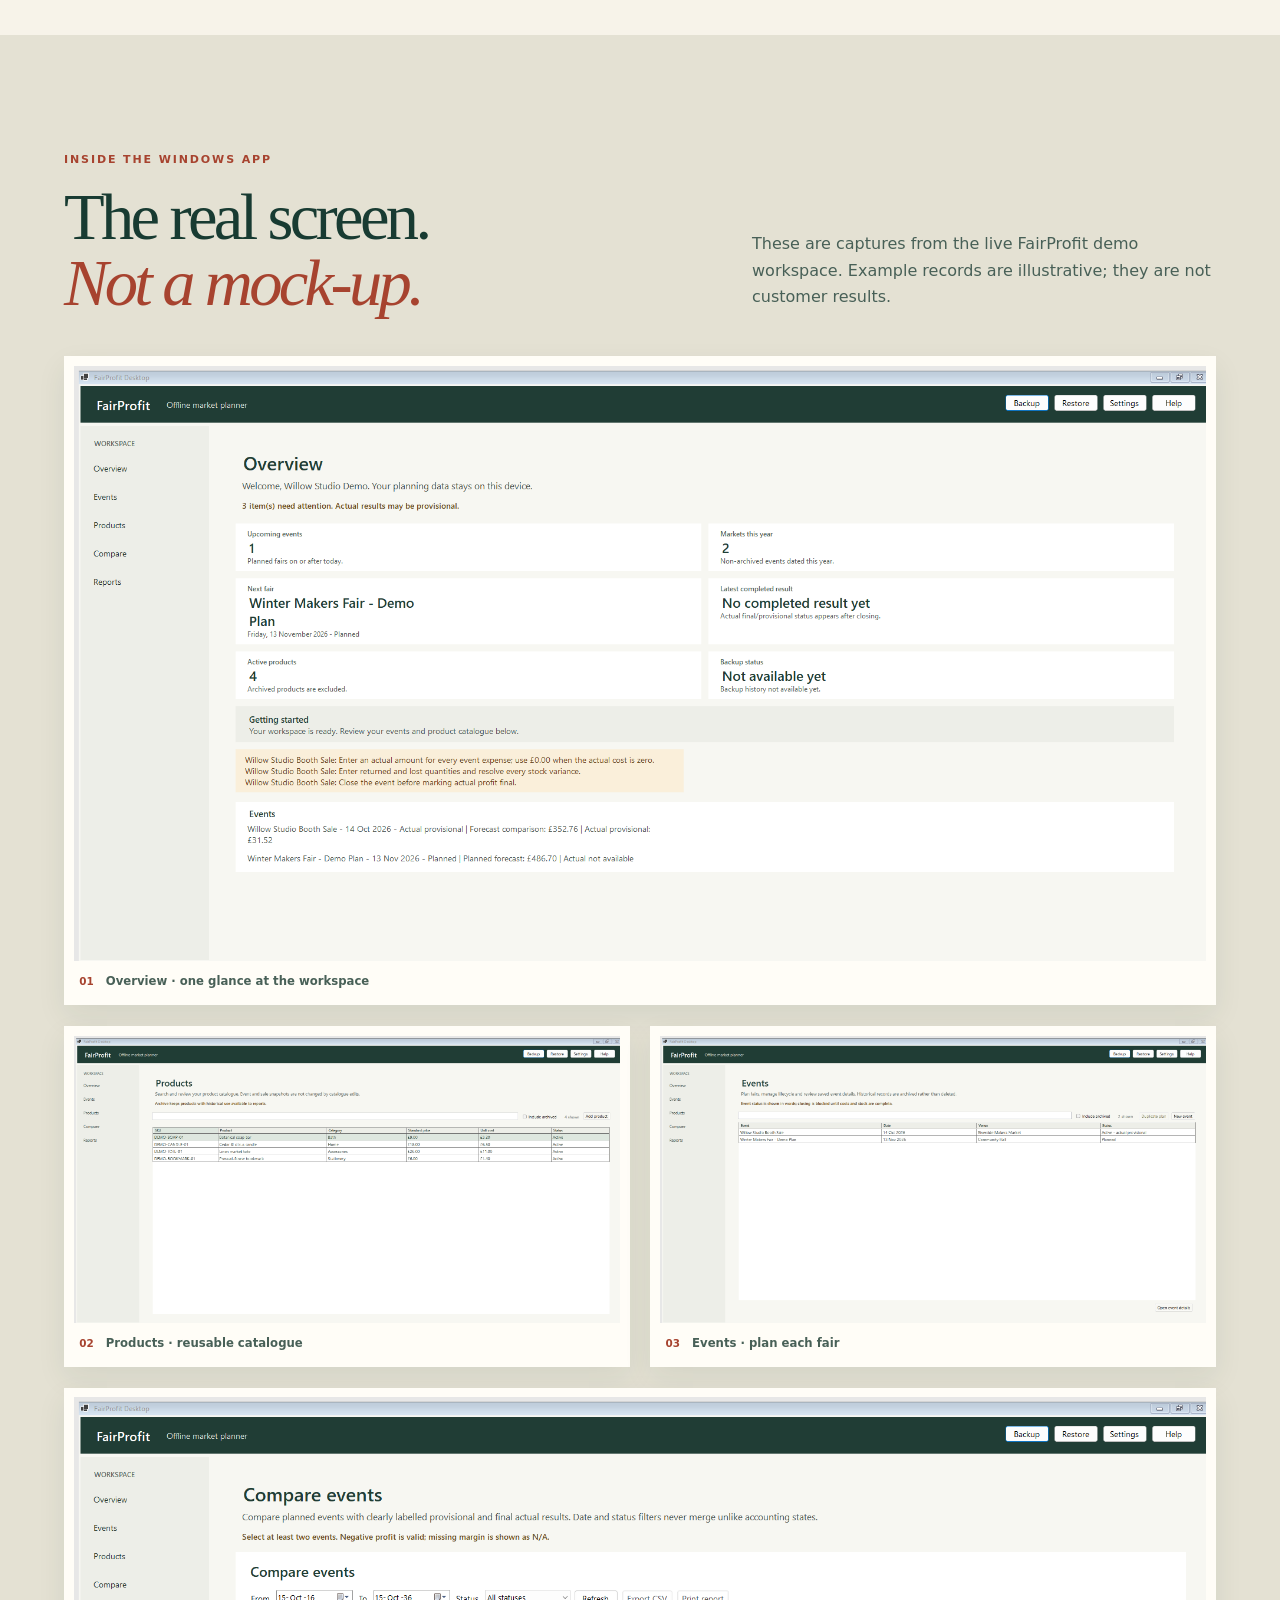
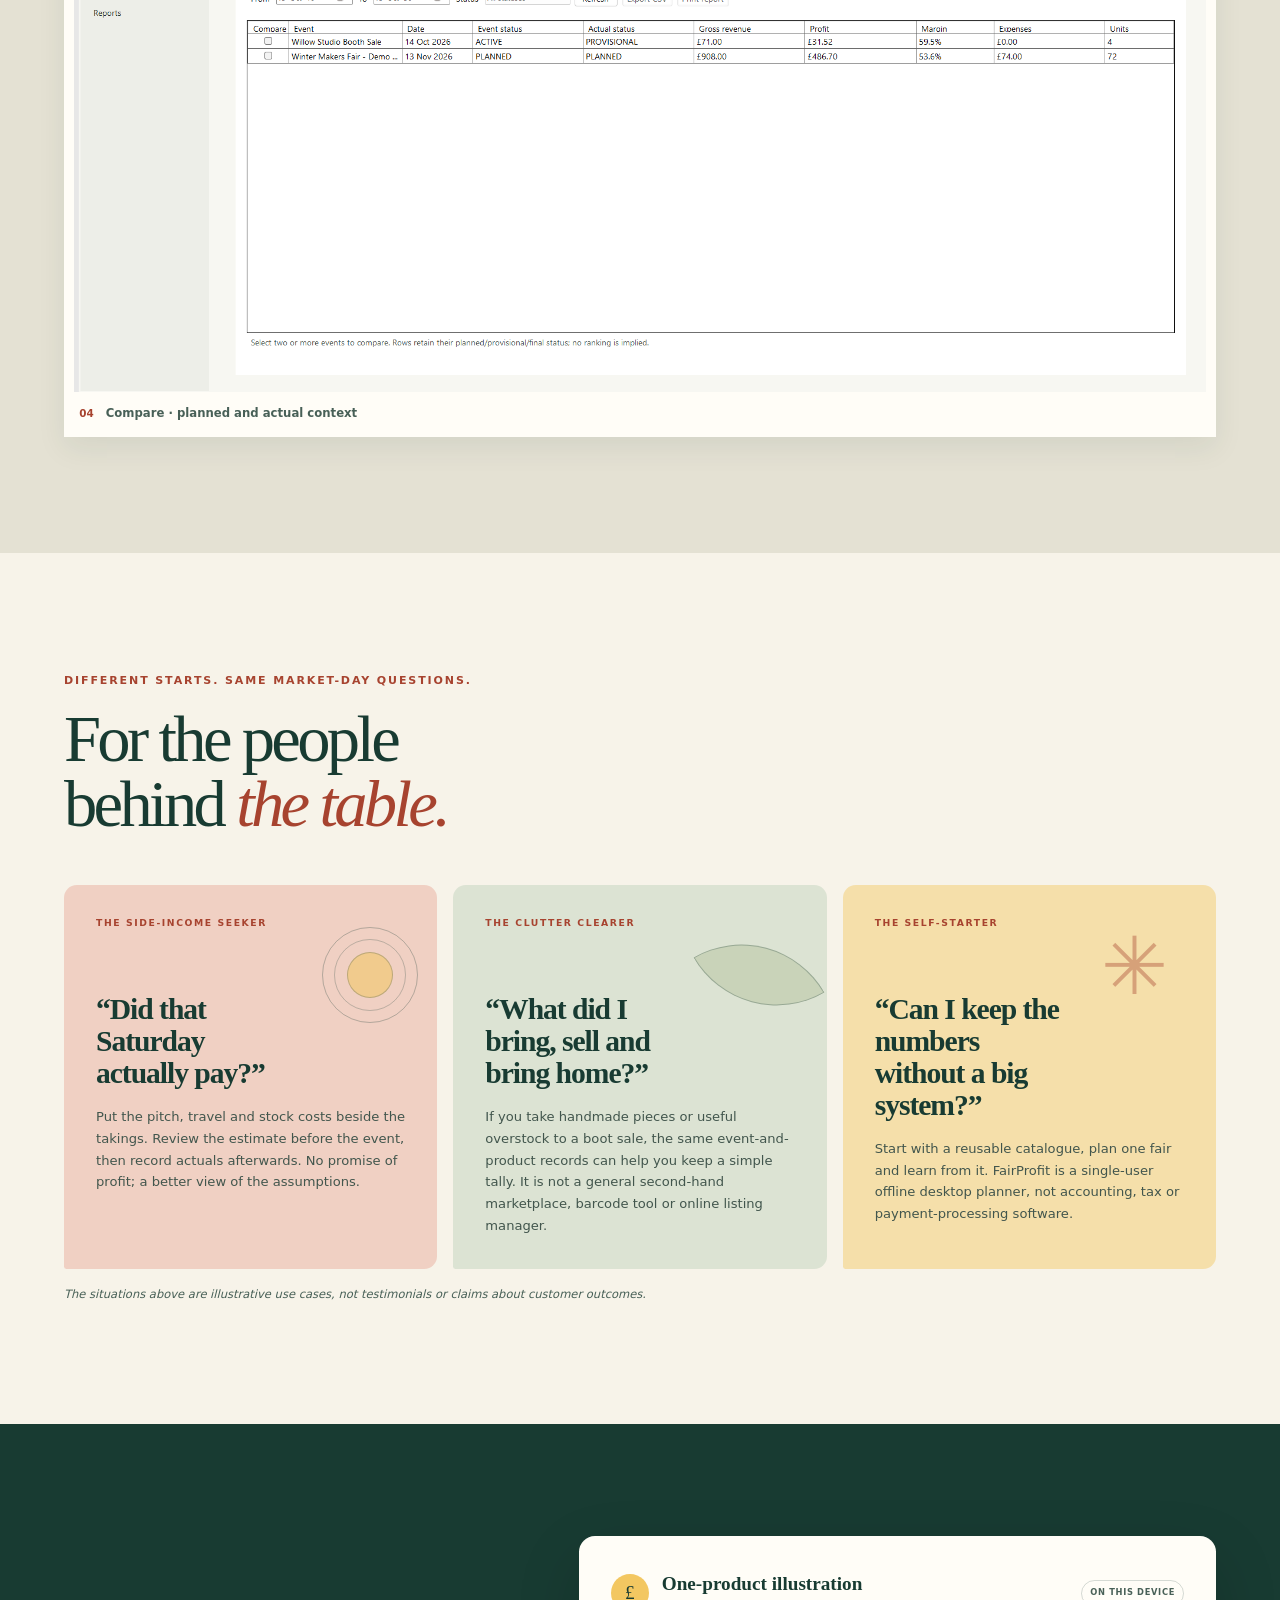
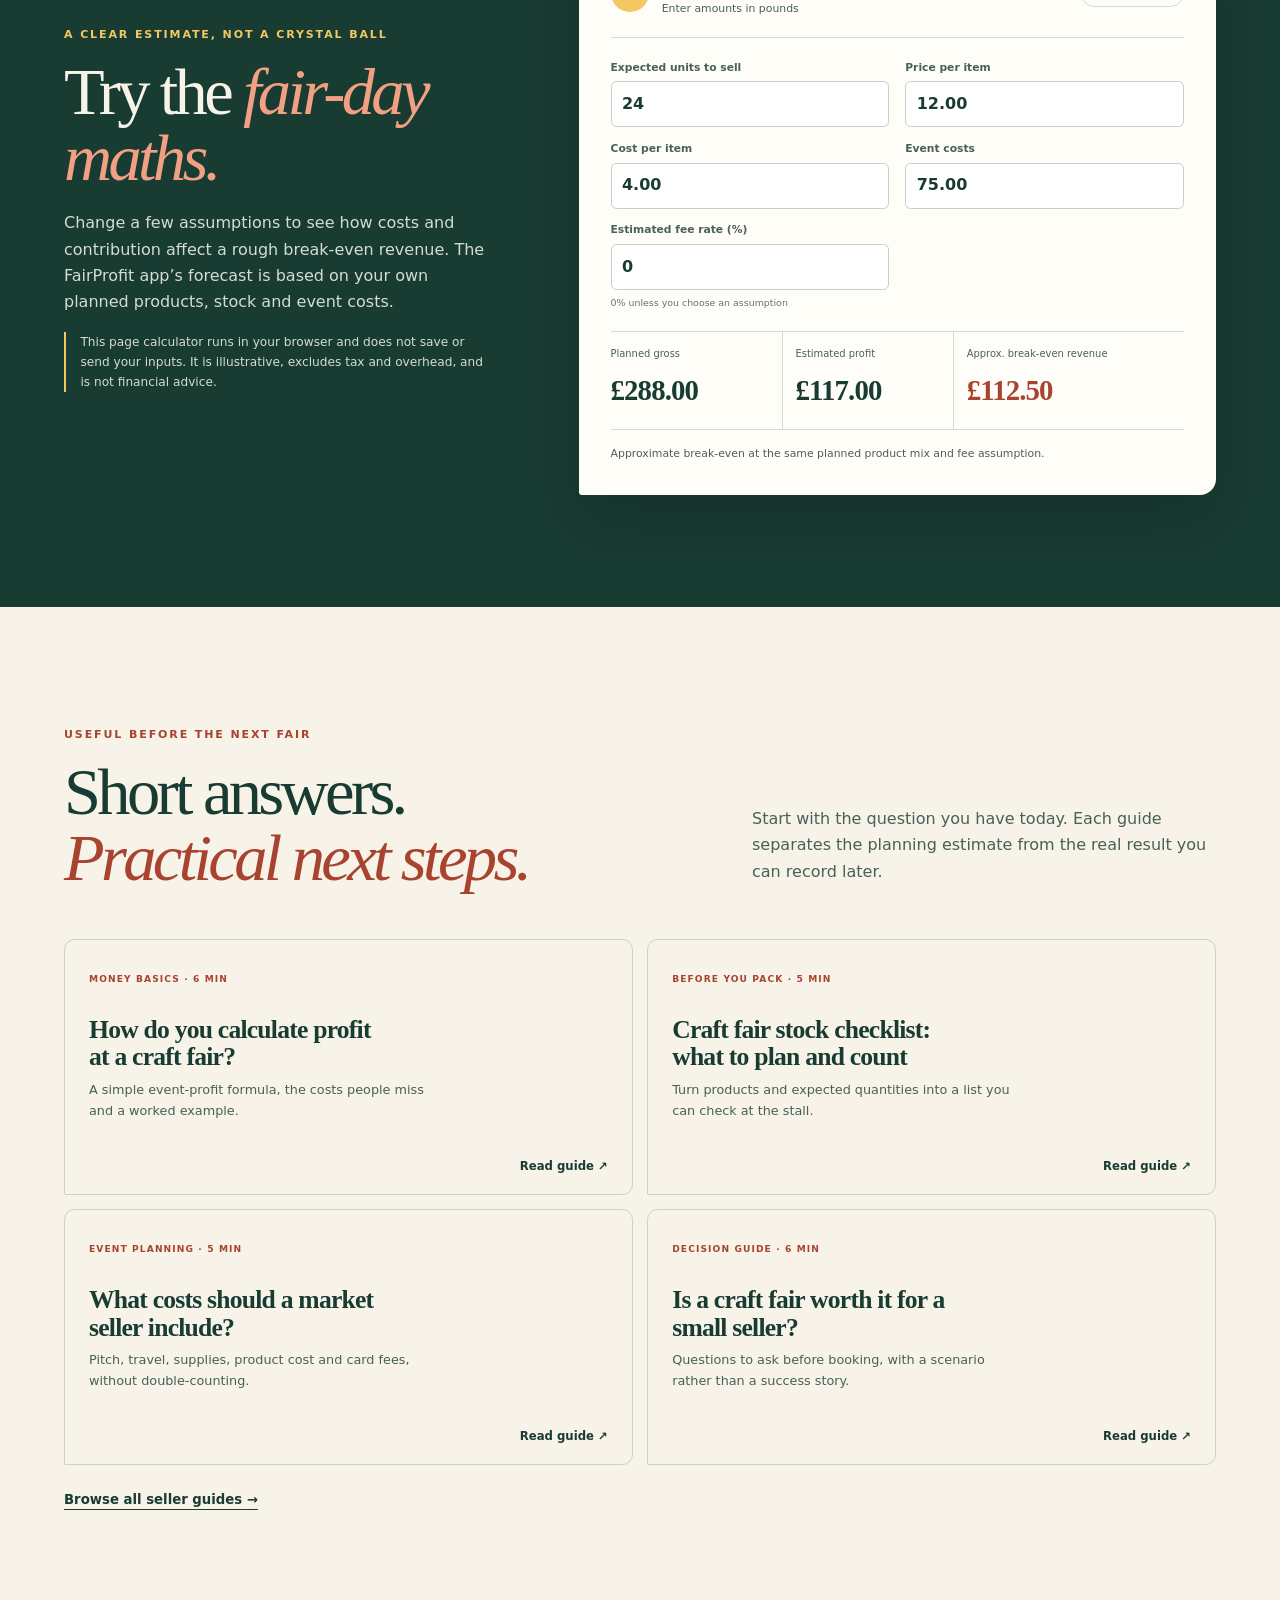
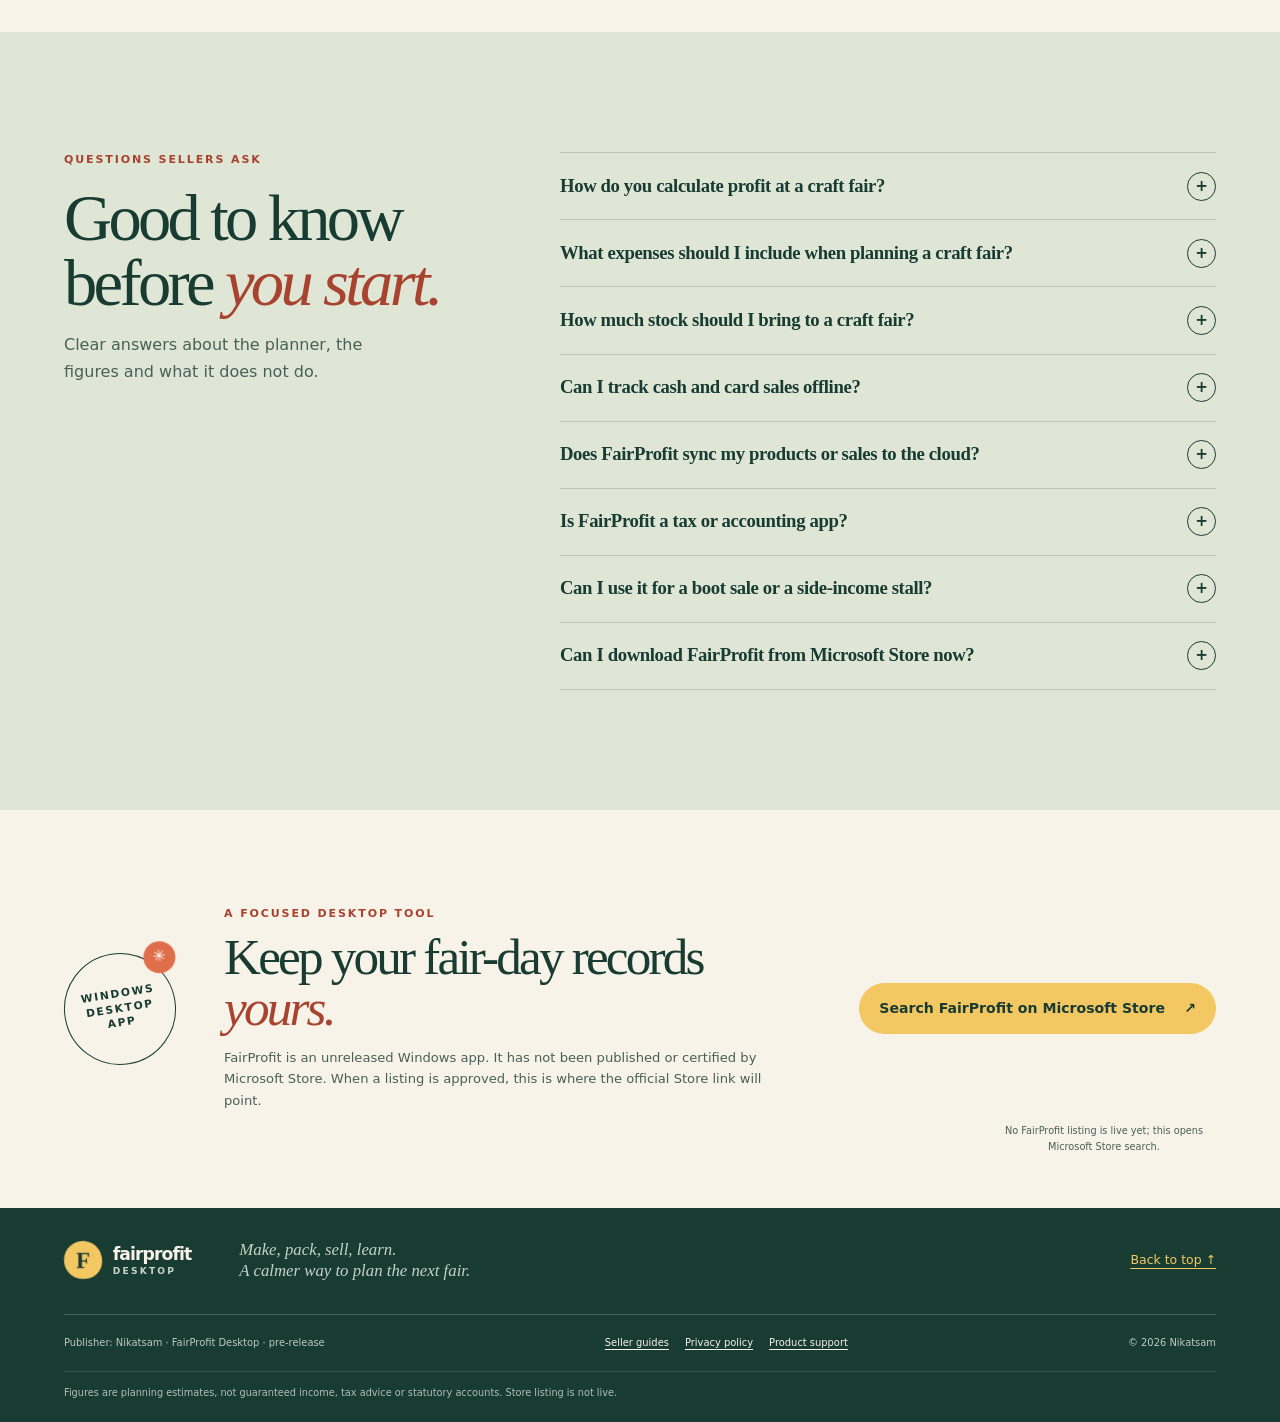
==== commit 0d18608c: "Add native event packing print workflow" ====
--- a/index.html
+++ b/index.html
@@ -38,6 +38,7 @@
         "name": "FairProfit Desktop",
         "applicationCategory": "BusinessApplication",
         "operatingSystem": "Windows 10, Windows 11",
+        "publisher": {"@type":"Organization","name":"Nikatsam","url":"https://github.com/nikatsam"},
         "description": "An offline Windows planner for craft-fair product catalogues, event stock, costs, forecasts, sales, refunds, packing lists, reports and local backups.",
         "featureList": [
           "Product catalogue with SKUs, prices and unit costs",
@@ -221,14 +222,14 @@
     <section id="store" class="store-section section-wrap">
       <div class="store-seal" aria-hidden="true"><span>WINDOWS<br>DESKTOP<br>APP</span><b>✳</b></div>
       <div class="store-copy"><p class="eyebrow">A focused desktop tool</p><h2>Keep your fair-day records <em>yours.</em></h2><p>FairProfit is an unreleased Windows app. It has not been published or certified by Microsoft Store. When a listing is approved, this is where the official Store link will point.</p></div>
-      <a class="button button-store" href="https://apps.microsoft.com/" target="_blank" rel="noopener noreferrer" aria-describedby="store-status">Open Microsoft Store <span aria-hidden="true">↗</span></a>
-      <p id="store-status" class="store-status">Store listing coming soon · this placeholder opens the Microsoft Store home page.</p>
+      <a class="button button-store" href="https://apps.microsoft.com/search?query=FairProfit" target="_blank" rel="noopener noreferrer" aria-describedby="store-status">Search FairProfit on Microsoft Store <span aria-hidden="true">↗</span></a>
+      <p id="store-status" class="store-status">No FairProfit listing is live yet; this opens Microsoft Store search.</p>
     </section>
   </main>
 
   <footer class="site-footer">
     <div class="footer-top"><a class="brand brand-footer" href="index.html"><span class="brand-mark" aria-hidden="true"><span>F</span></span><span class="brand-name">fairprofit<span>desktop</span></span></a><p>Make, pack, sell, learn.<br>A calmer way to plan the next fair.</p><a class="back-top" href="#main">Back to top ↑</a></div>
-    <div class="footer-bottom"><span>FairProfit Desktop · pre-release product information</span><nav aria-label="Footer"><a href="guides/index.html">Seller guides</a><a href="privacy.html">Privacy policy</a></nav><span>© 2026 FairProfit Desktop</span></div>
+    <div class="footer-bottom"><span>Publisher: Nikatsam · FairProfit Desktop · pre-release</span><nav aria-label="Footer"><a href="guides/index.html">Seller guides</a><a href="privacy.html">Privacy policy</a><a href="https://github.com/nikatsam/WINAPP_CraftFairProfit_WEBSITE/issues">Product support</a></nav><span>© 2026 Nikatsam</span></div>
     <p class="footer-disclaimer">Figures are planning estimates, not guaranteed income, tax advice or statutory accounts. Store listing is not live.</p>
   </footer>
   <script src="script.js" defer></script>
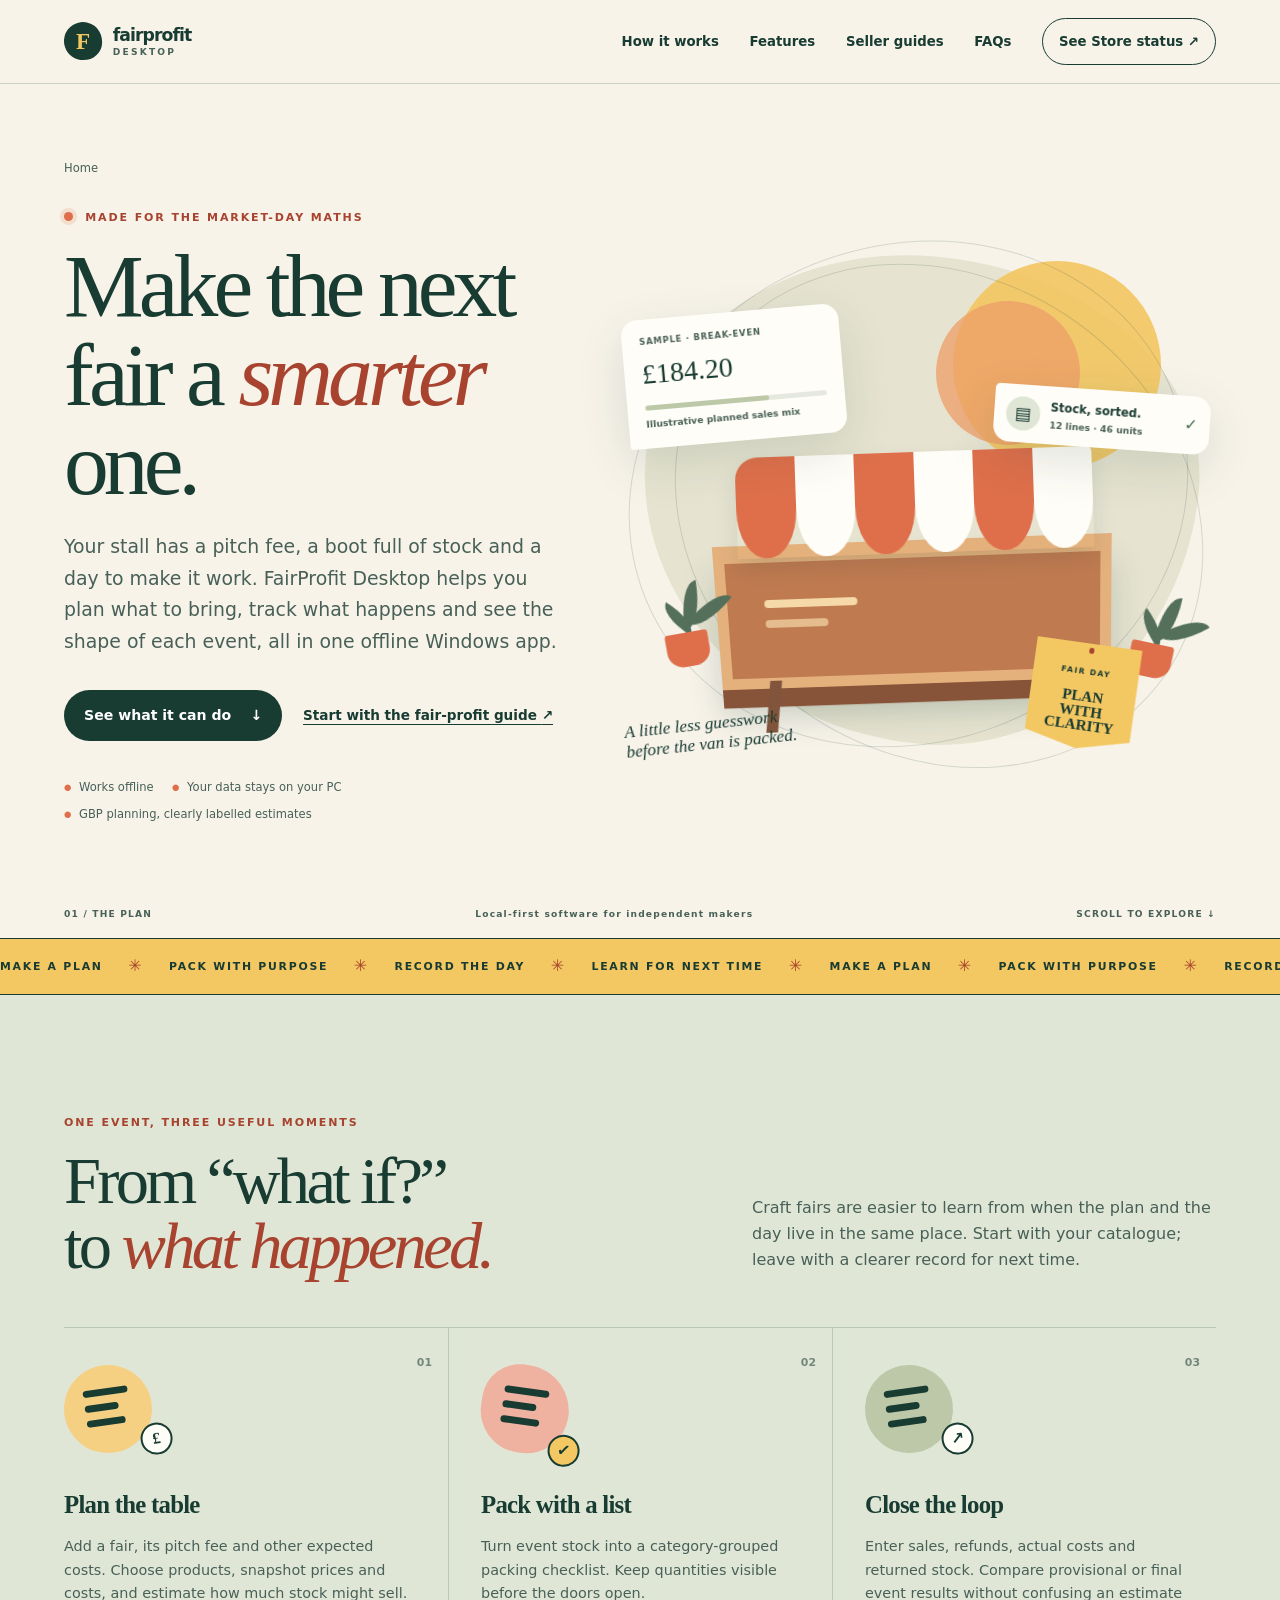
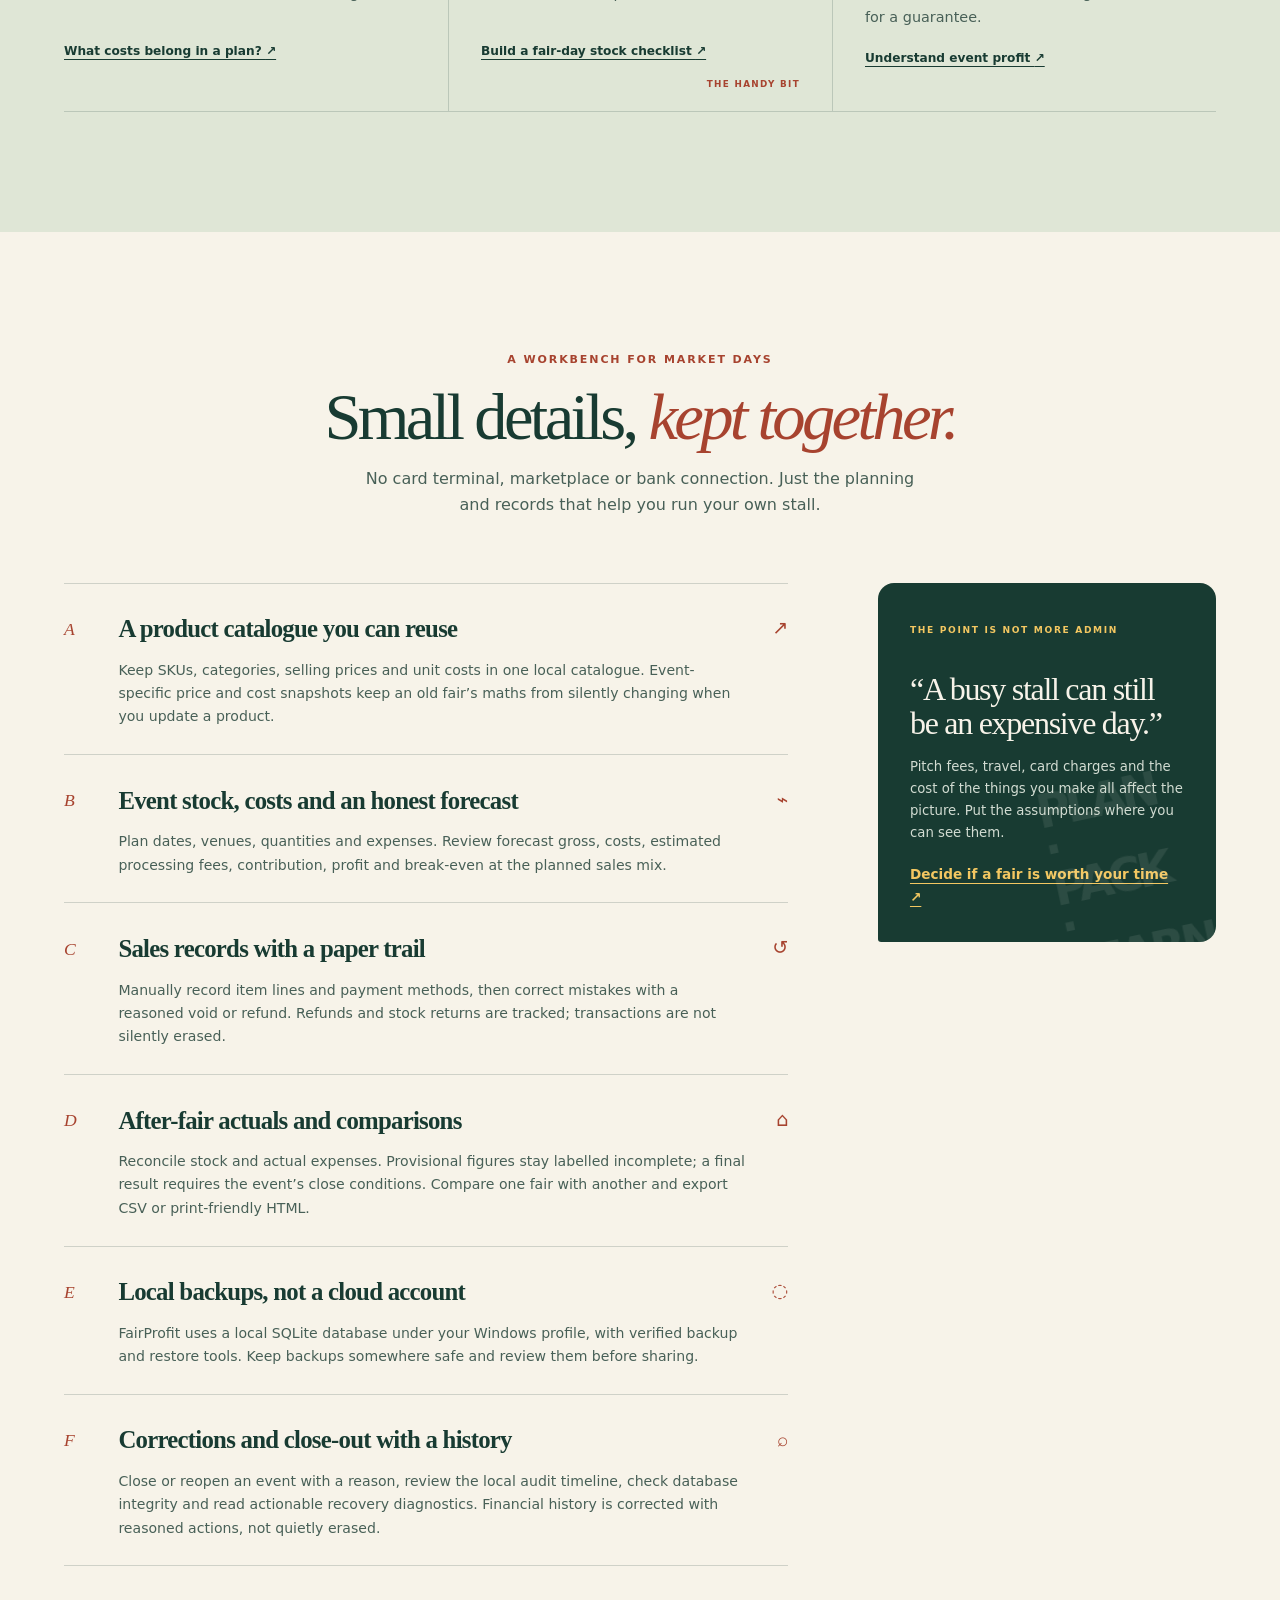
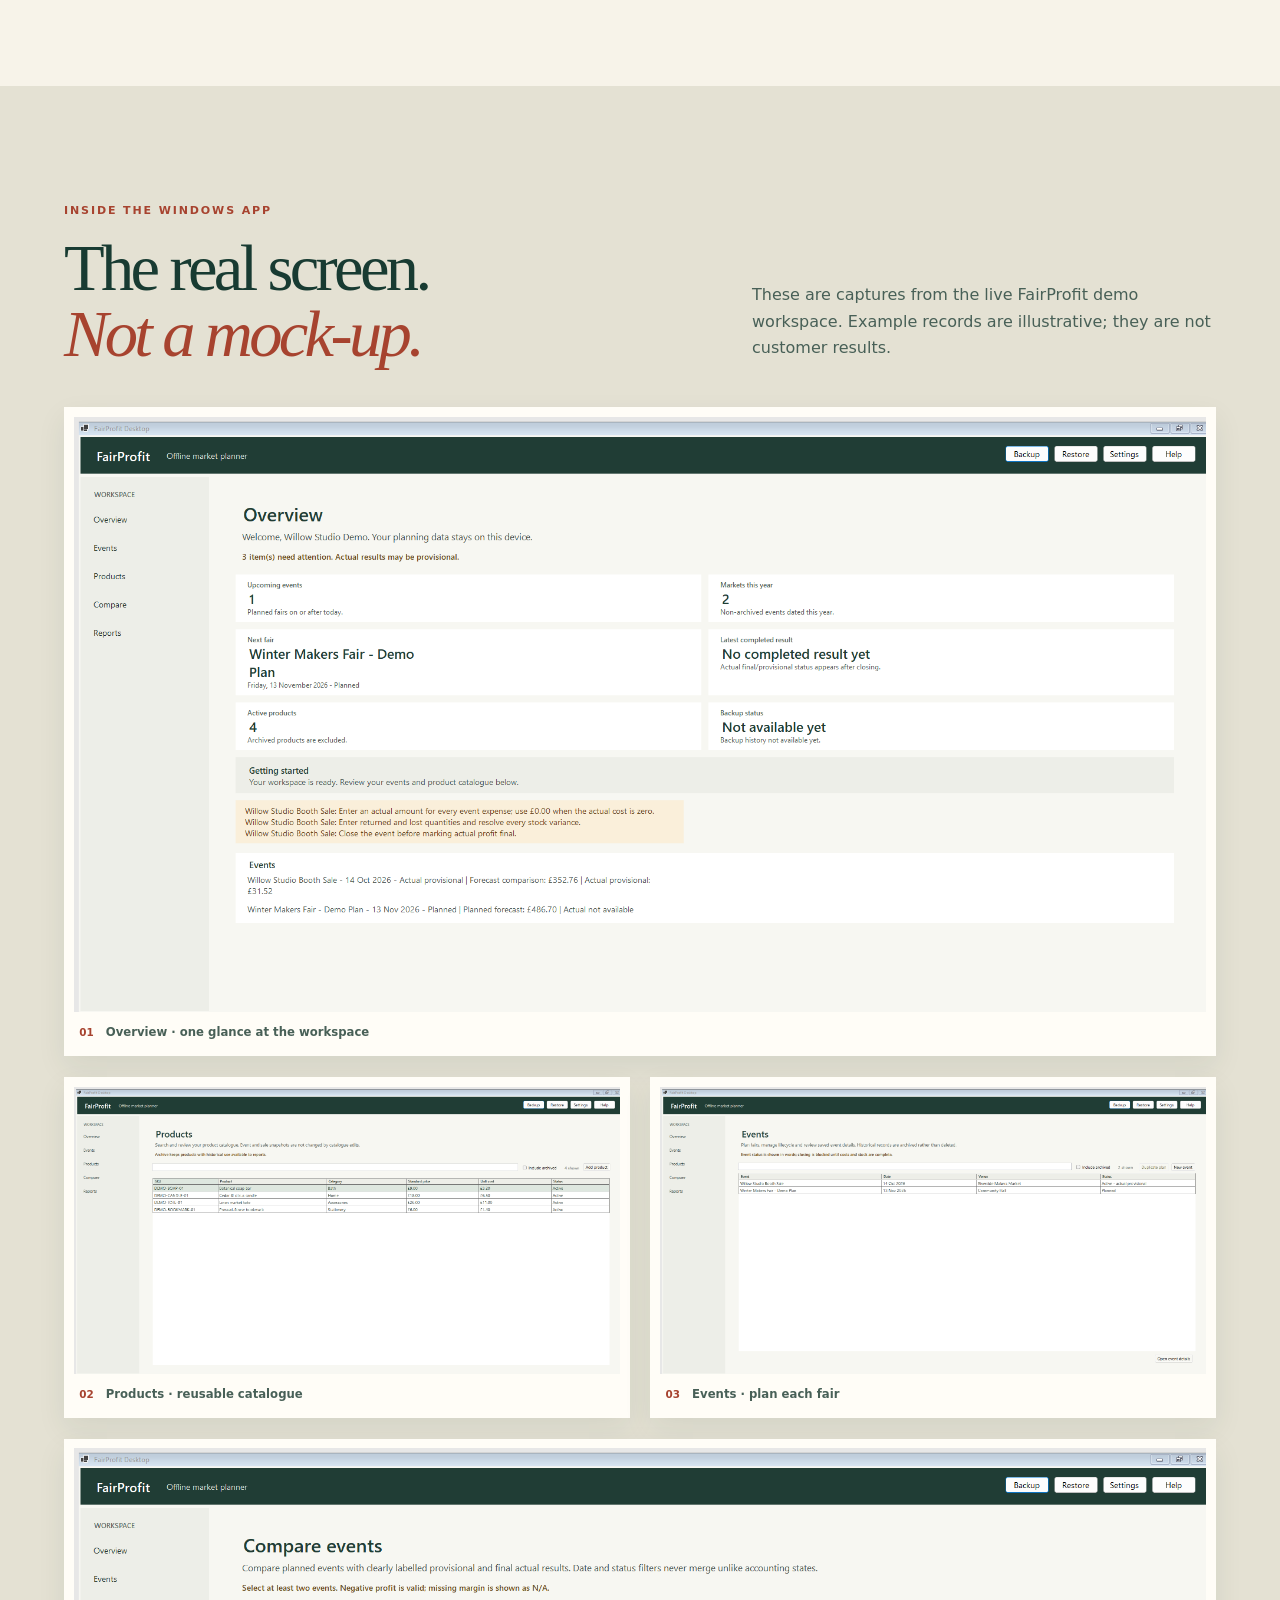
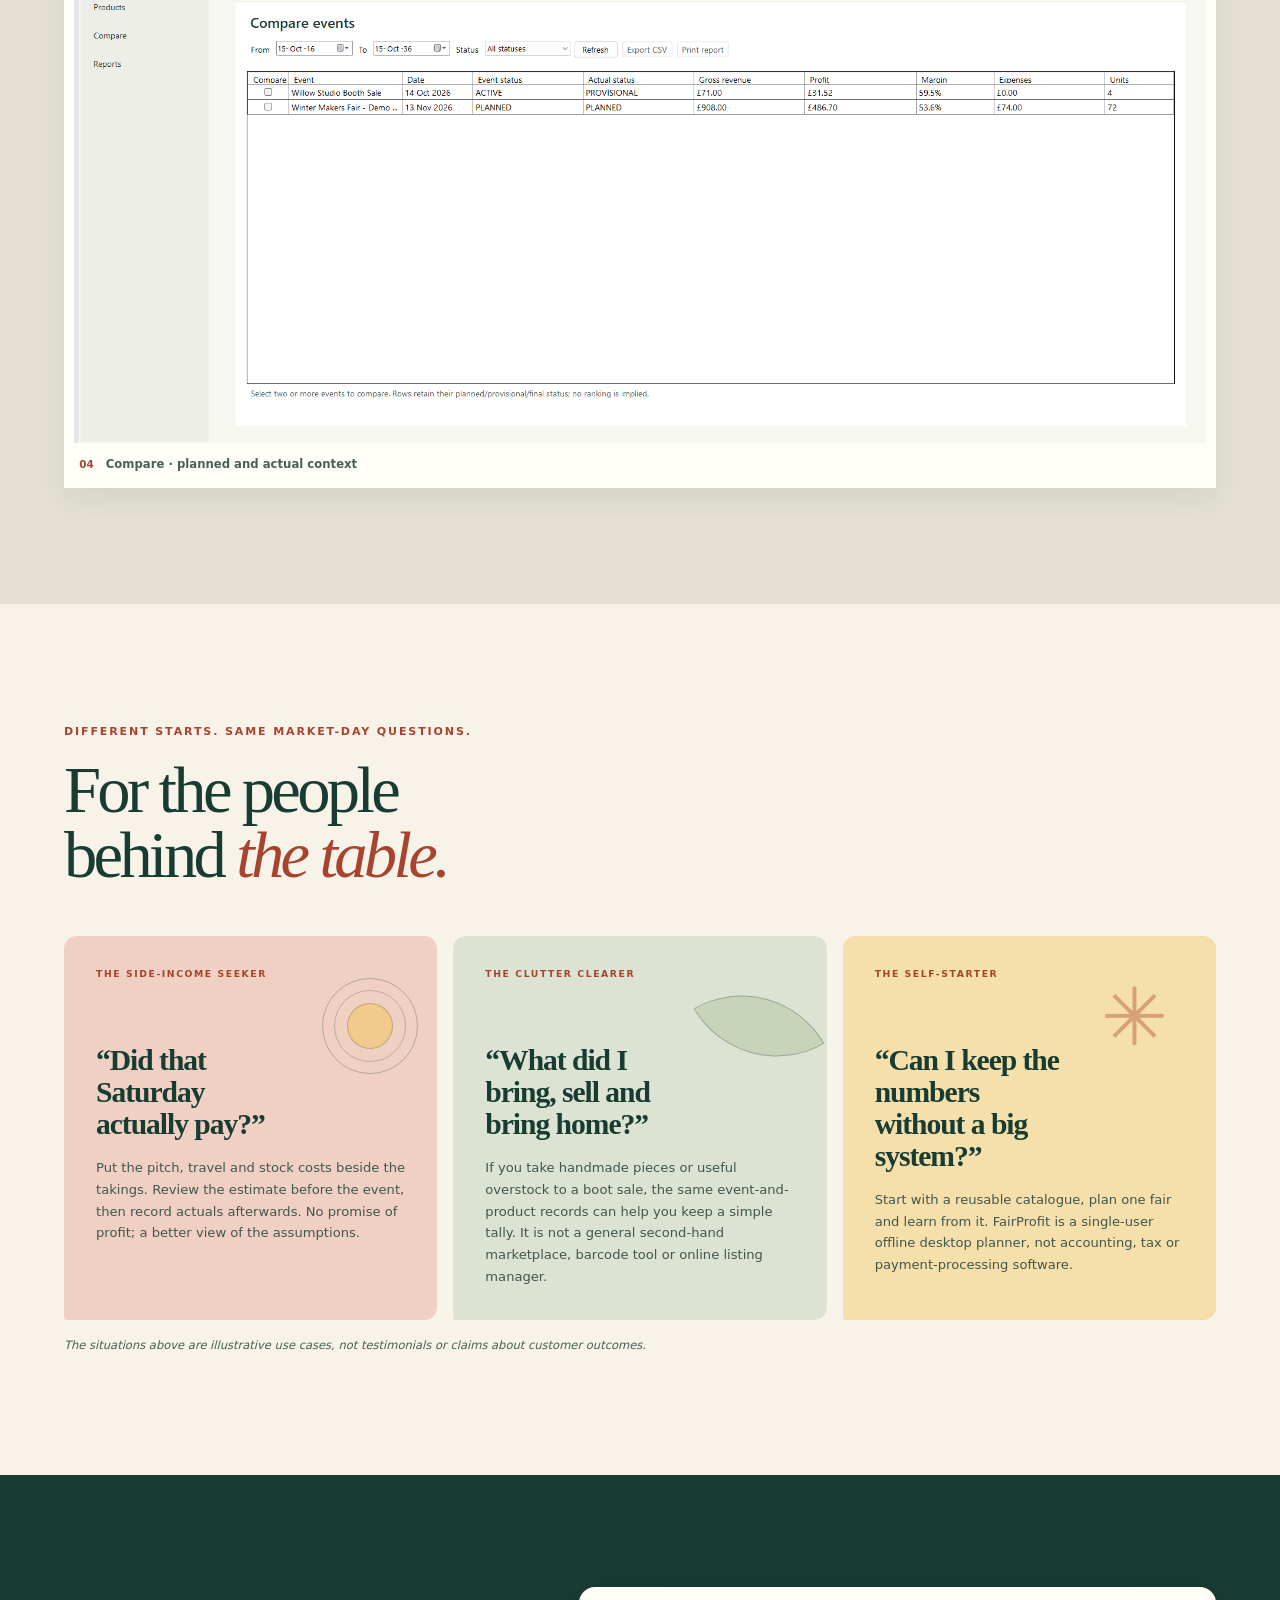
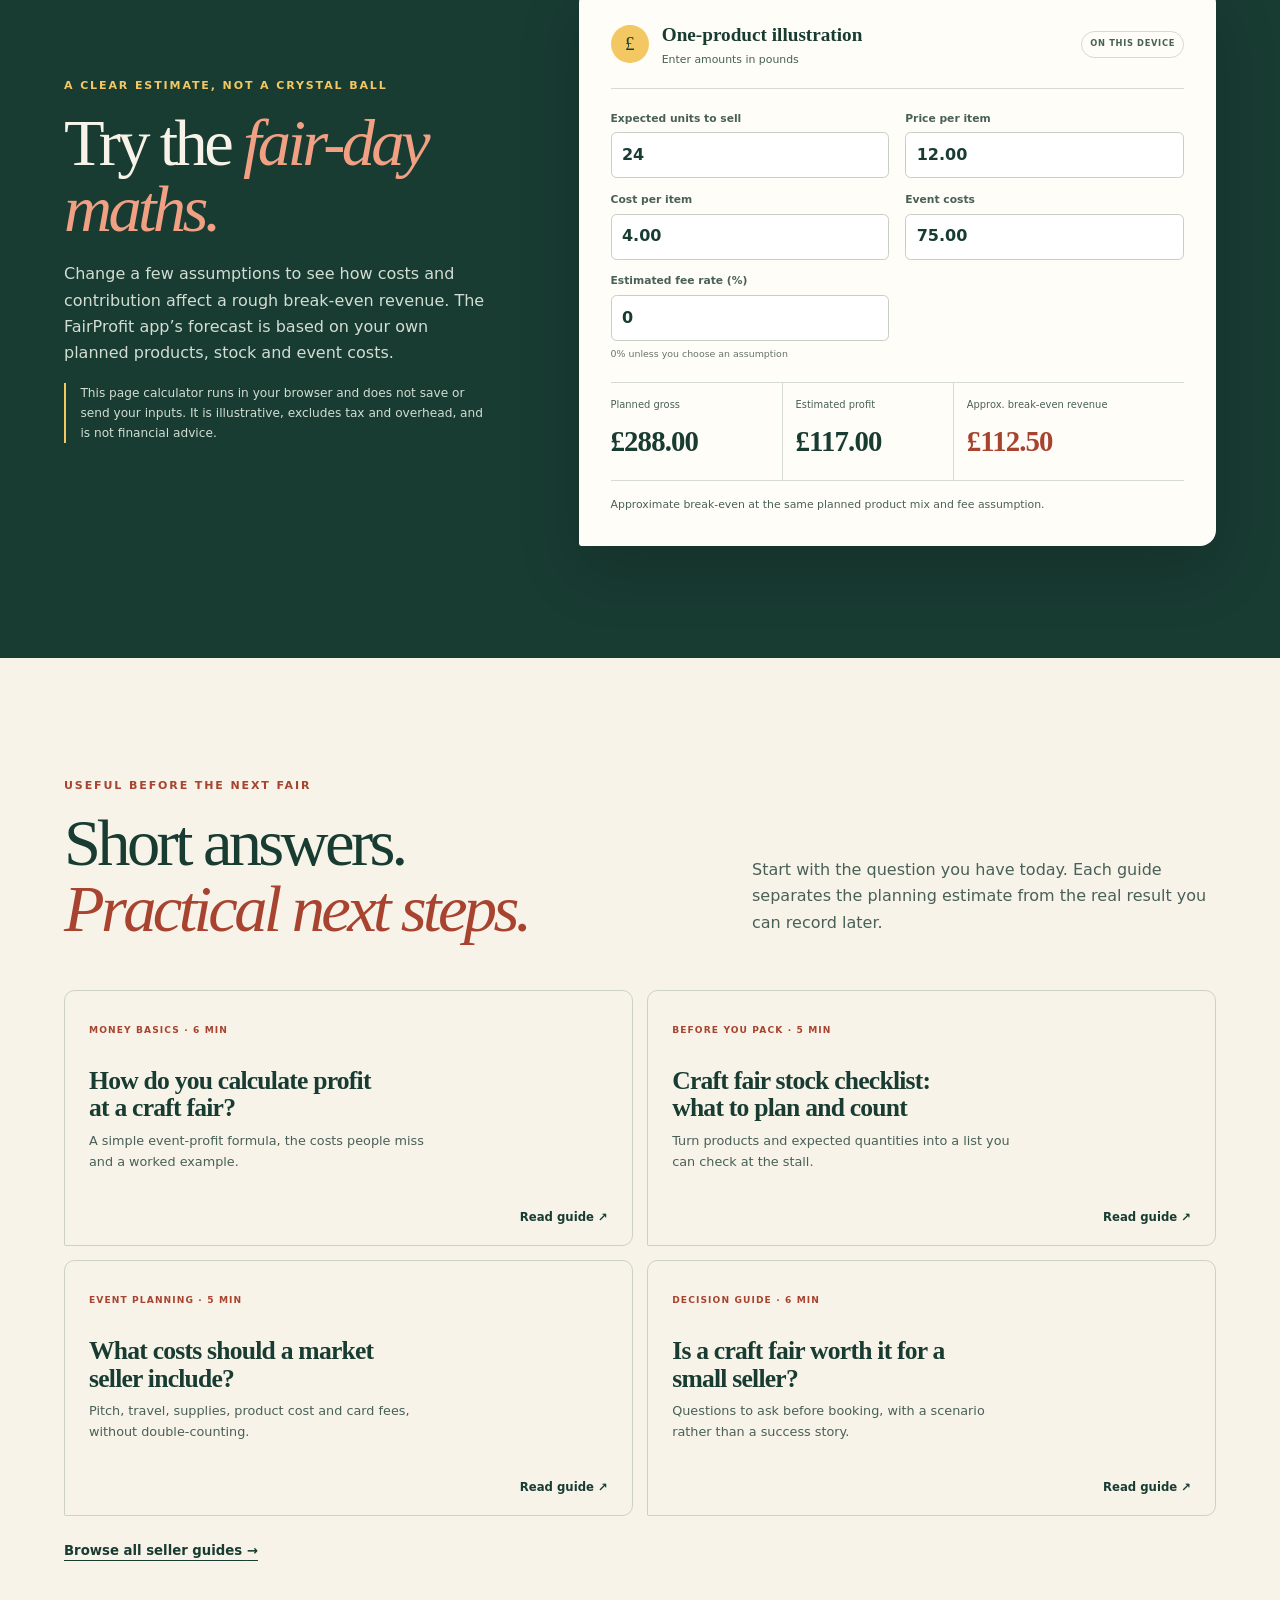
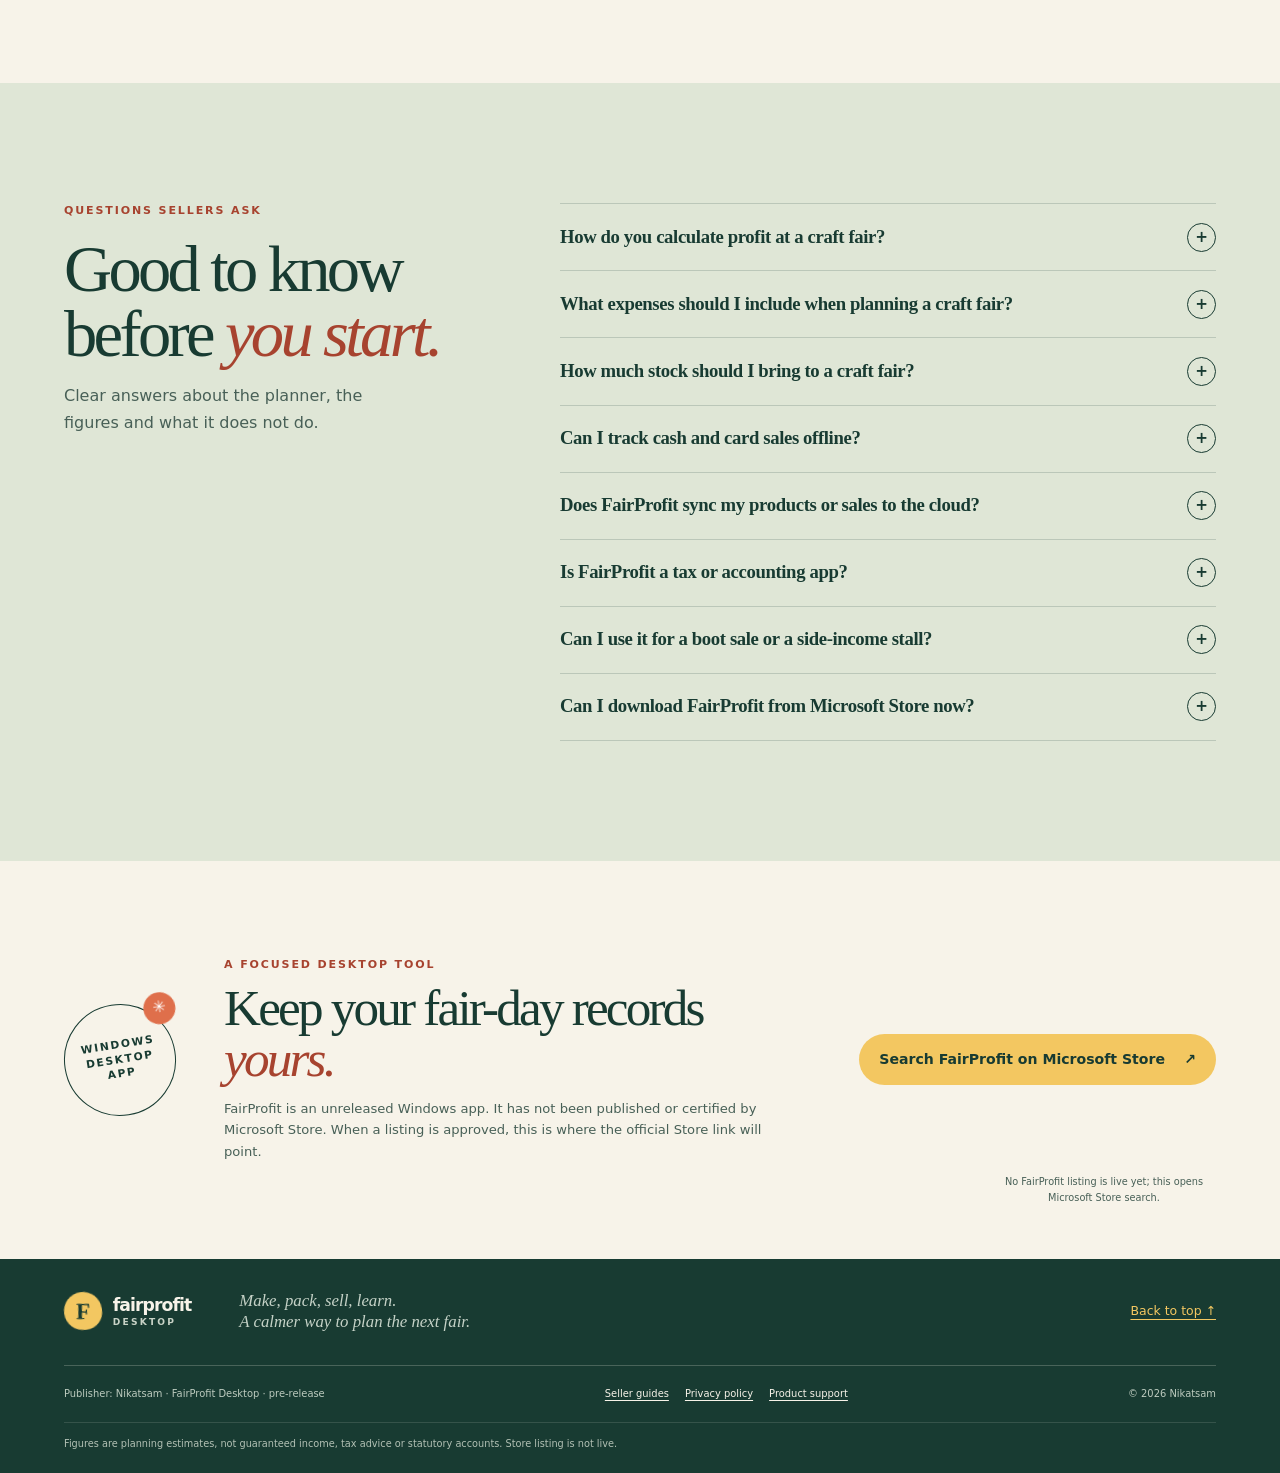
==== commit 533c359a: "Add breadcrumbs to every site page" ====
--- a/index.html
+++ b/index.html
@@ -58,7 +58,7 @@
 <body>
   <a class="skip-link" href="#main">Skip to content</a>
   <header class="site-header">
-    <a class="brand" href="index.html" aria-label="FairProfit Desktop home">
+    <a class="brand" href="./" aria-label="FairProfit Desktop home">
       <span class="brand-mark" aria-hidden="true"><span>F</span></span>
       <span class="brand-name">fairprofit<span>desktop</span></span>
     </a>
@@ -66,7 +66,7 @@
     <nav id="primary-nav" class="primary-nav" aria-label="Main navigation">
       <a href="#how-it-works">How it works</a>
       <a href="#features">Features</a>
-      <a href="guides/index.html">Seller guides</a>
+      <a href="guides/">Seller guides</a>
       <a href="#questions">FAQs</a>
       <a class="nav-cta" href="#store">See Store status <span aria-hidden="true">↗</span></a>
     </nav>
@@ -75,6 +75,7 @@
   <main id="main">
     <section class="hero section-wrap" aria-labelledby="hero-title">
       <div class="hero-copy">
+        <nav class="breadcrumbs home-breadcrumbs" aria-label="Breadcrumb"><ol><li aria-current="page">Home</li></ol></nav>
         <p class="eyebrow"><span class="live-dot" aria-hidden="true"></span> Made for the market-day maths</p>
         <h1 id="hero-title">Make the next fair a <em>smarter</em> one.</h1>
         <p class="hero-intro">Your stall has a pitch fee, a boot full of stock and a day to make it work. FairProfit Desktop helps you plan what to bring, track what happens and see the shape of each event, all in one offline Windows app.</p>
@@ -184,7 +185,7 @@
         <a class="guide-card" href="guides/craft-fair-costs.html"><span class="guide-tag">EVENT PLANNING · 5 MIN</span><h3>What costs should a market seller include?</h3><p>Pitch, travel, supplies, product cost and card fees, without double-counting.</p><span class="guide-arrow">Read guide ↗</span></a>
         <a class="guide-card" href="guides/is-a-craft-fair-worth-it.html"><span class="guide-tag">DECISION GUIDE · 6 MIN</span><h3>Is a craft fair worth it for a small seller?</h3><p>Questions to ask before booking, with a scenario rather than a success story.</p><span class="guide-arrow">Read guide ↗</span></a>
       </div>
-      <a class="all-guides" href="guides/index.html">Browse all seller guides <span aria-hidden="true">→</span></a>
+      <a class="all-guides" href="guides/">Browse all seller guides <span aria-hidden="true">→</span></a>
     </section>
 
     <section id="questions" class="faq-section">
@@ -228,8 +229,8 @@
   </main>
 
   <footer class="site-footer">
-    <div class="footer-top"><a class="brand brand-footer" href="index.html"><span class="brand-mark" aria-hidden="true"><span>F</span></span><span class="brand-name">fairprofit<span>desktop</span></span></a><p>Make, pack, sell, learn.<br>A calmer way to plan the next fair.</p><a class="back-top" href="#main">Back to top ↑</a></div>
-    <div class="footer-bottom"><span>Publisher: Nikatsam · FairProfit Desktop · pre-release</span><nav aria-label="Footer"><a href="guides/index.html">Seller guides</a><a href="privacy.html">Privacy policy</a><a href="https://github.com/nikatsam/WINAPP_CraftFairProfit_WEBSITE/issues">Product support</a></nav><span>© 2026 Nikatsam</span></div>
+    <div class="footer-top"><a class="brand brand-footer" href="./"><span class="brand-mark" aria-hidden="true"><span>F</span></span><span class="brand-name">fairprofit<span>desktop</span></span></a><p>Make, pack, sell, learn.<br>A calmer way to plan the next fair.</p><a class="back-top" href="#main">Back to top ↑</a></div>
+    <div class="footer-bottom"><span>Publisher: Nikatsam · FairProfit Desktop · pre-release</span><nav aria-label="Footer"><a href="guides/">Seller guides</a><a href="privacy.html">Privacy policy</a><a href="https://github.com/nikatsam/WINAPP_CraftFairProfit_WEBSITE/issues">Product support</a></nav><span>© 2026 Nikatsam</span></div>
     <p class="footer-disclaimer">Figures are planning estimates, not guaranteed income, tax advice or statutory accounts. Store listing is not live.</p>
   </footer>
   <script src="script.js" defer></script>
--- a/styles.css
+++ b/styles.css
@@ -41,6 +41,7 @@
 .menu-toggle span { display: block; height: 1px; background: var(--ink); margin: .33rem 0; }
 .hero { min-height: min(50rem, calc(100svh - 5.2rem)); position: relative; display: grid; grid-template-columns: minmax(0, .9fr) minmax(24rem, 1.1fr); align-items: center; gap: 2rem; padding-block: 4.7rem 5.1rem; }
 .hero-copy { max-width: 39rem; position: relative; z-index: 2; padding-bottom: 2rem; }
+.home-breadcrumbs { margin-bottom: .75rem; }
 .eyebrow { margin: 0 0 1.05rem; text-transform: uppercase; font-size: .69rem; letter-spacing: .17em; line-height: 1.4; font-weight: 800; color: var(--coral-dark); }
 .live-dot { display: inline-block; width: .55rem; height: .55rem; margin-right: .42rem; border-radius: 50%; background: var(--coral); box-shadow: 0 0 0 .25rem rgba(223,111,75,.16); animation: pulse 2.6s infinite; }
 h1, h2, h3, p { margin-top: 0; }
@@ -264,6 +265,7 @@
 .guide-hub .guide-cards { grid-template-columns: repeat(2,1fr); }
 .hub-note { max-width: 49rem; color: var(--ink-soft); }
 .not-found { min-height: 55vh; display: grid; place-content: center; text-align: center; }
+.not-found .breadcrumbs ol { justify-content: center; }
 .not-found h1 { max-width: 14ch; margin-inline: auto; }
 .not-found p { color: var(--ink-soft); }
 .reveal-ready .reveal { opacity: 0; transform: translateY(1rem); transition: opacity .7s ease, transform .7s cubic-bezier(.2,.65,.3,1); }
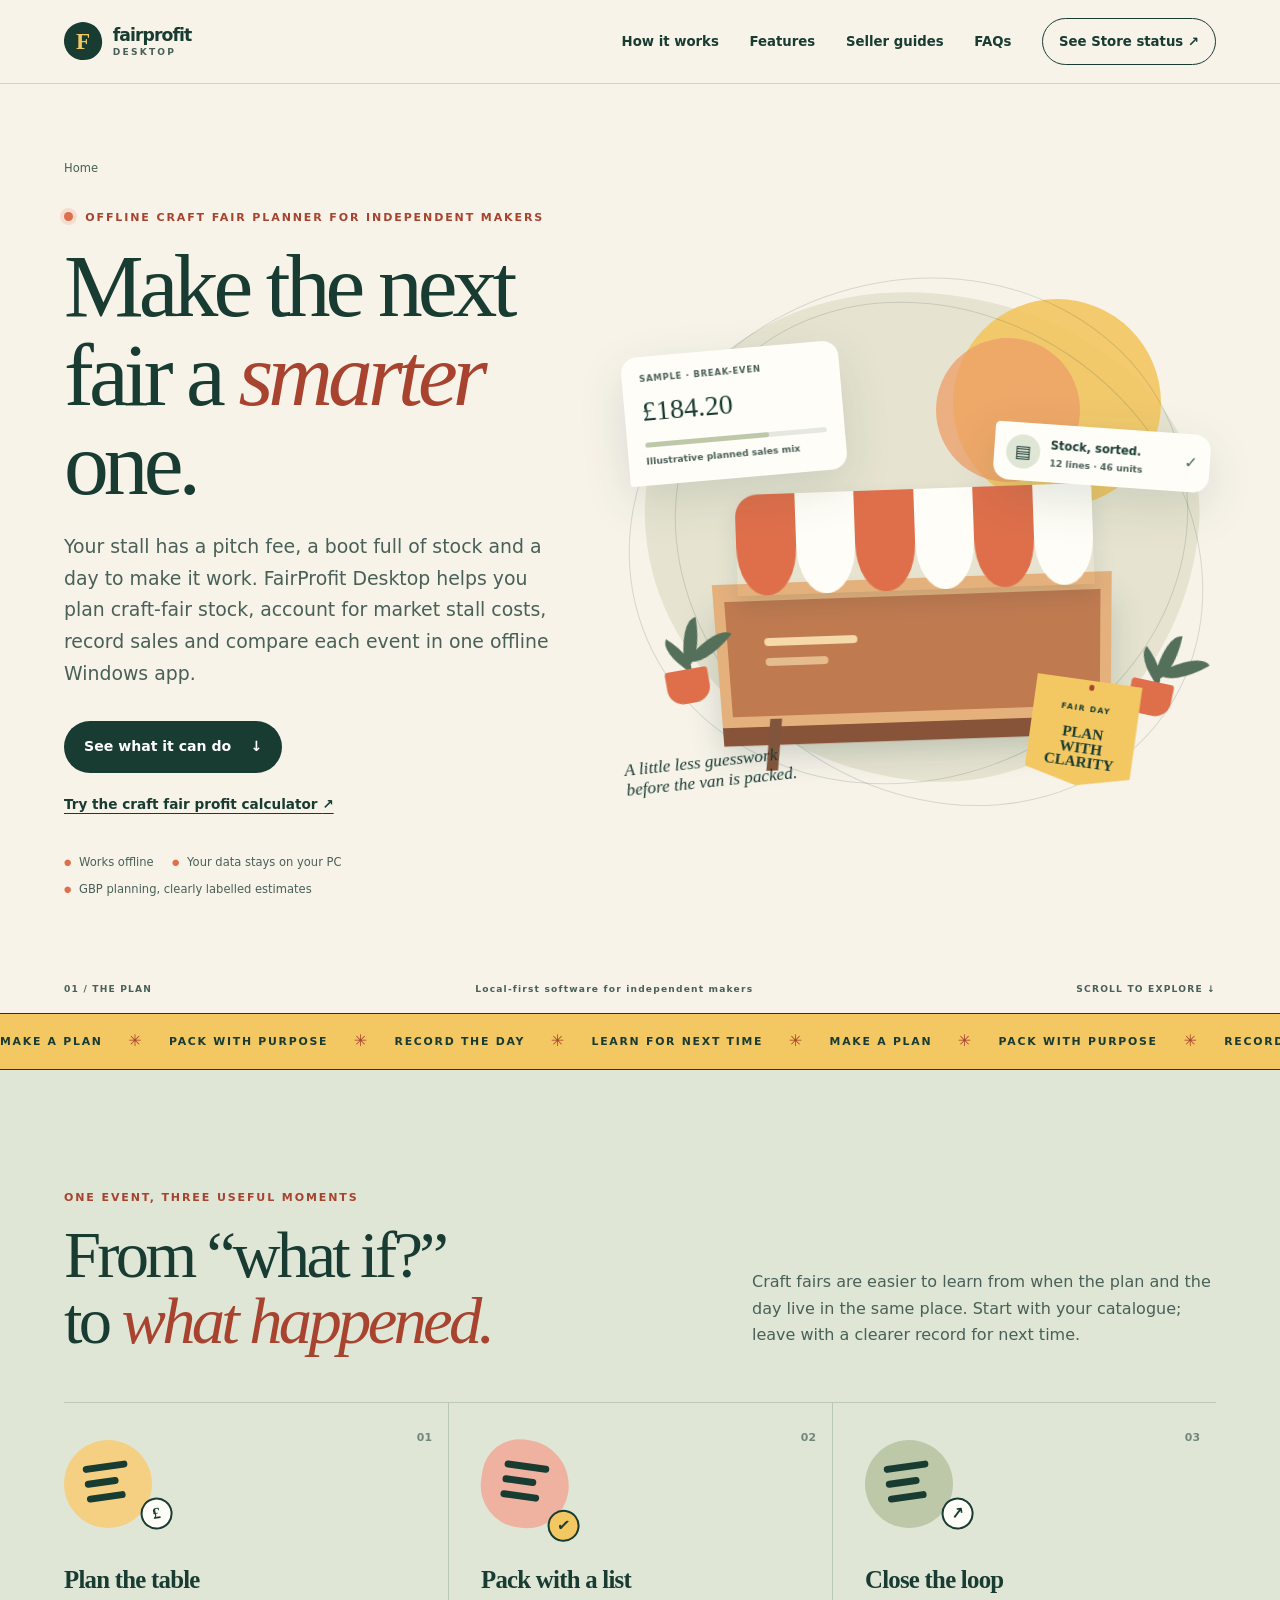
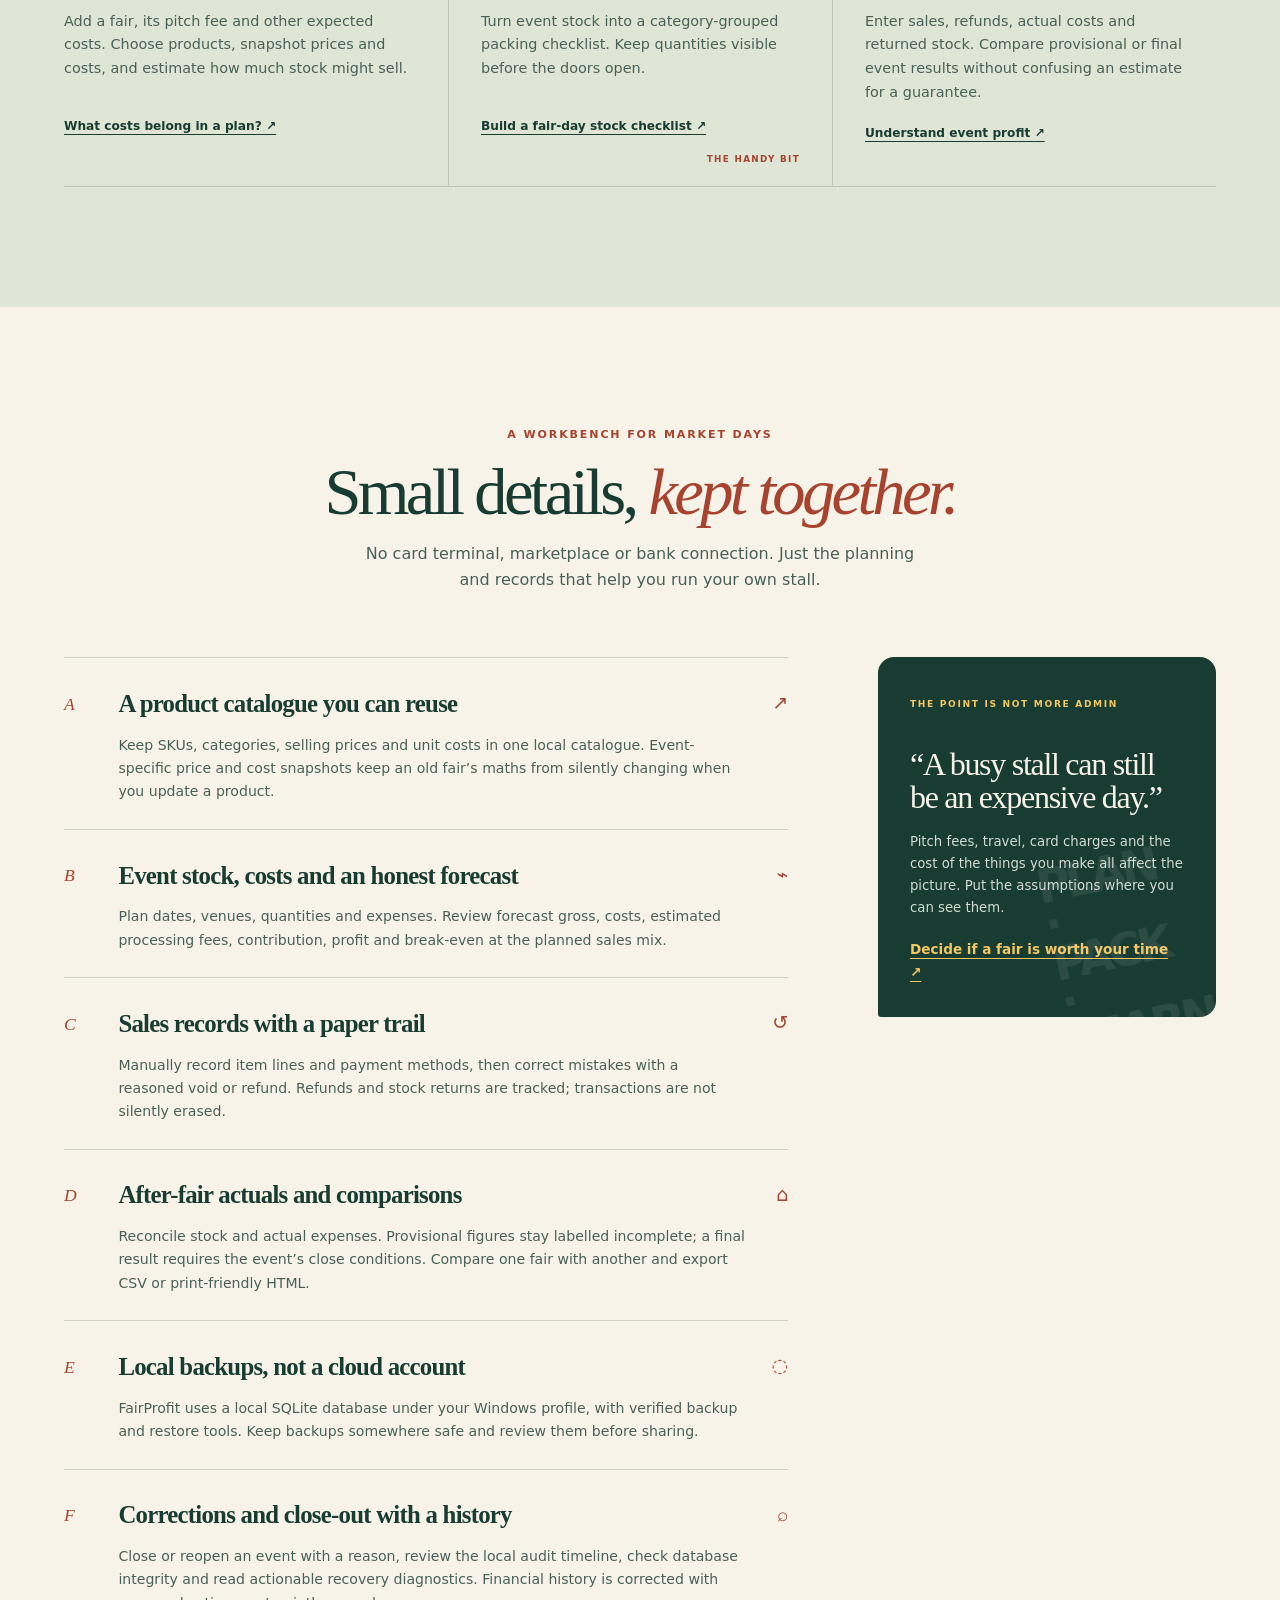
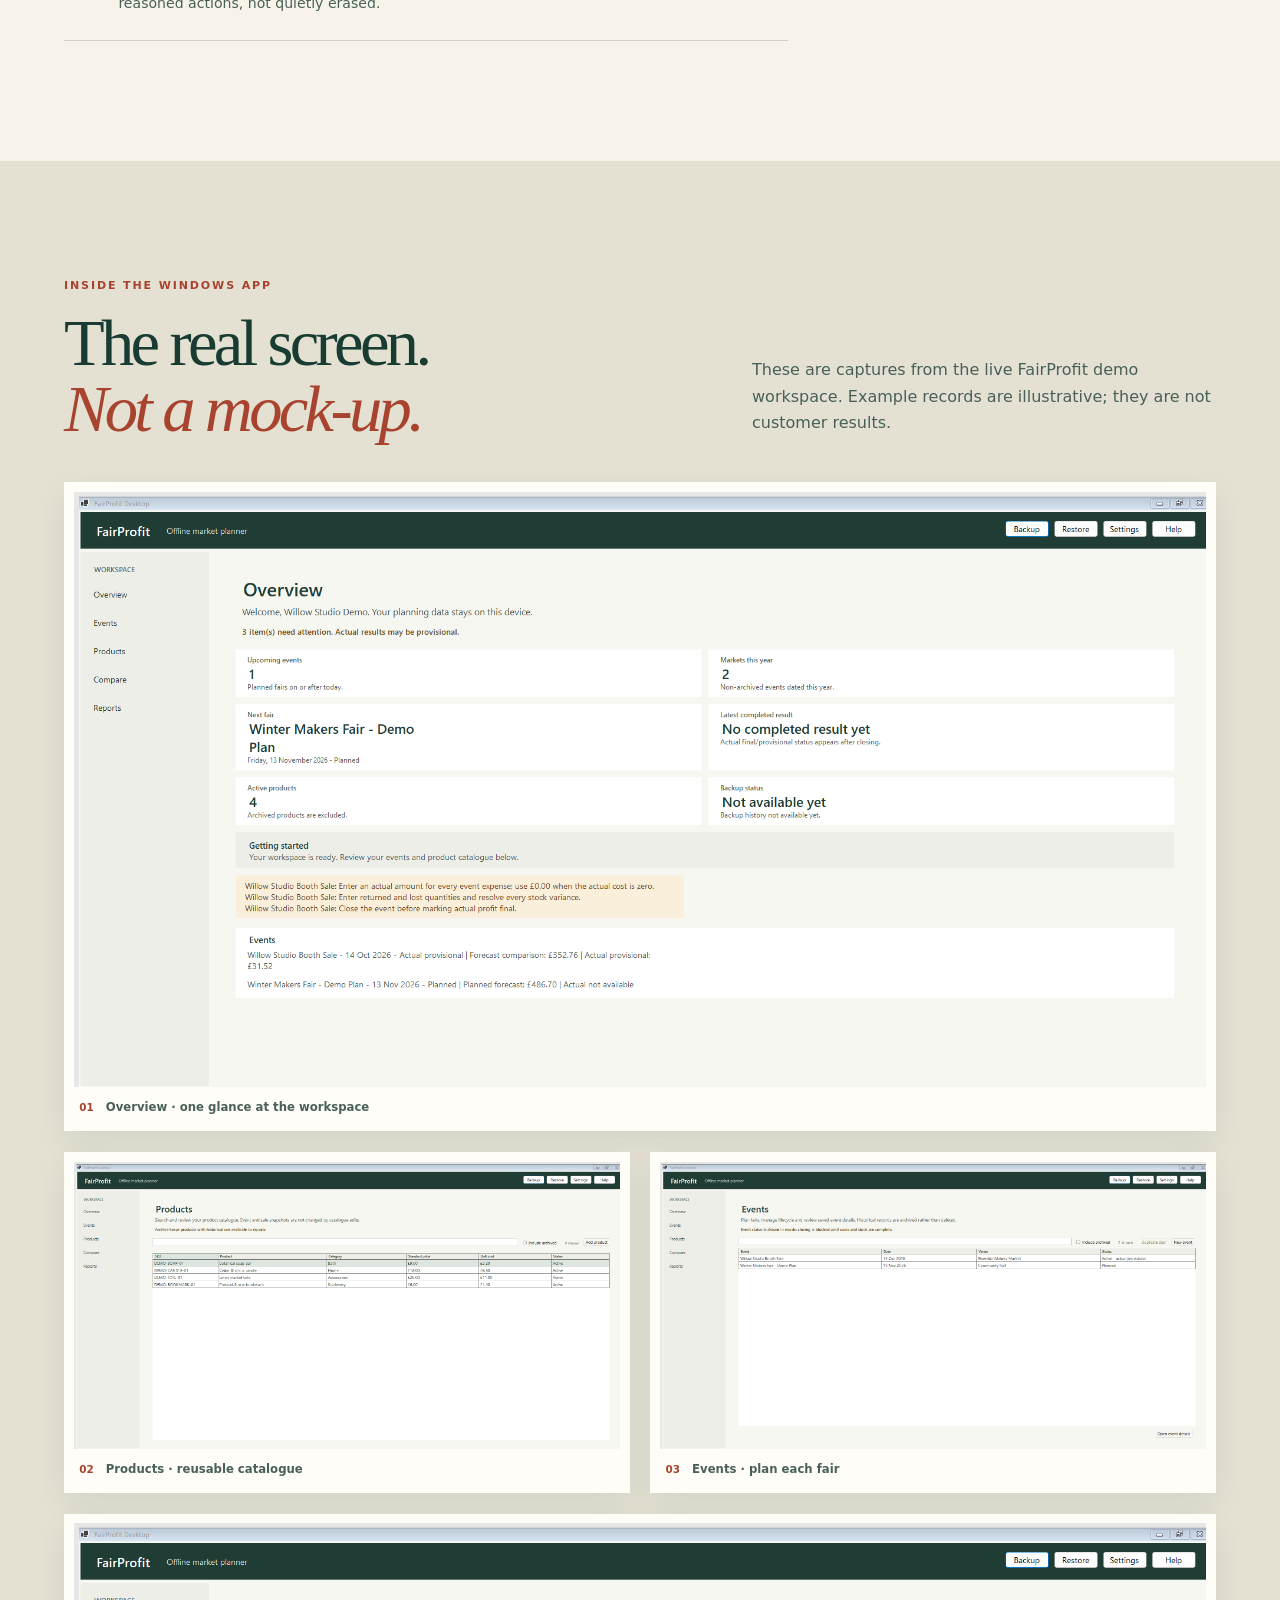
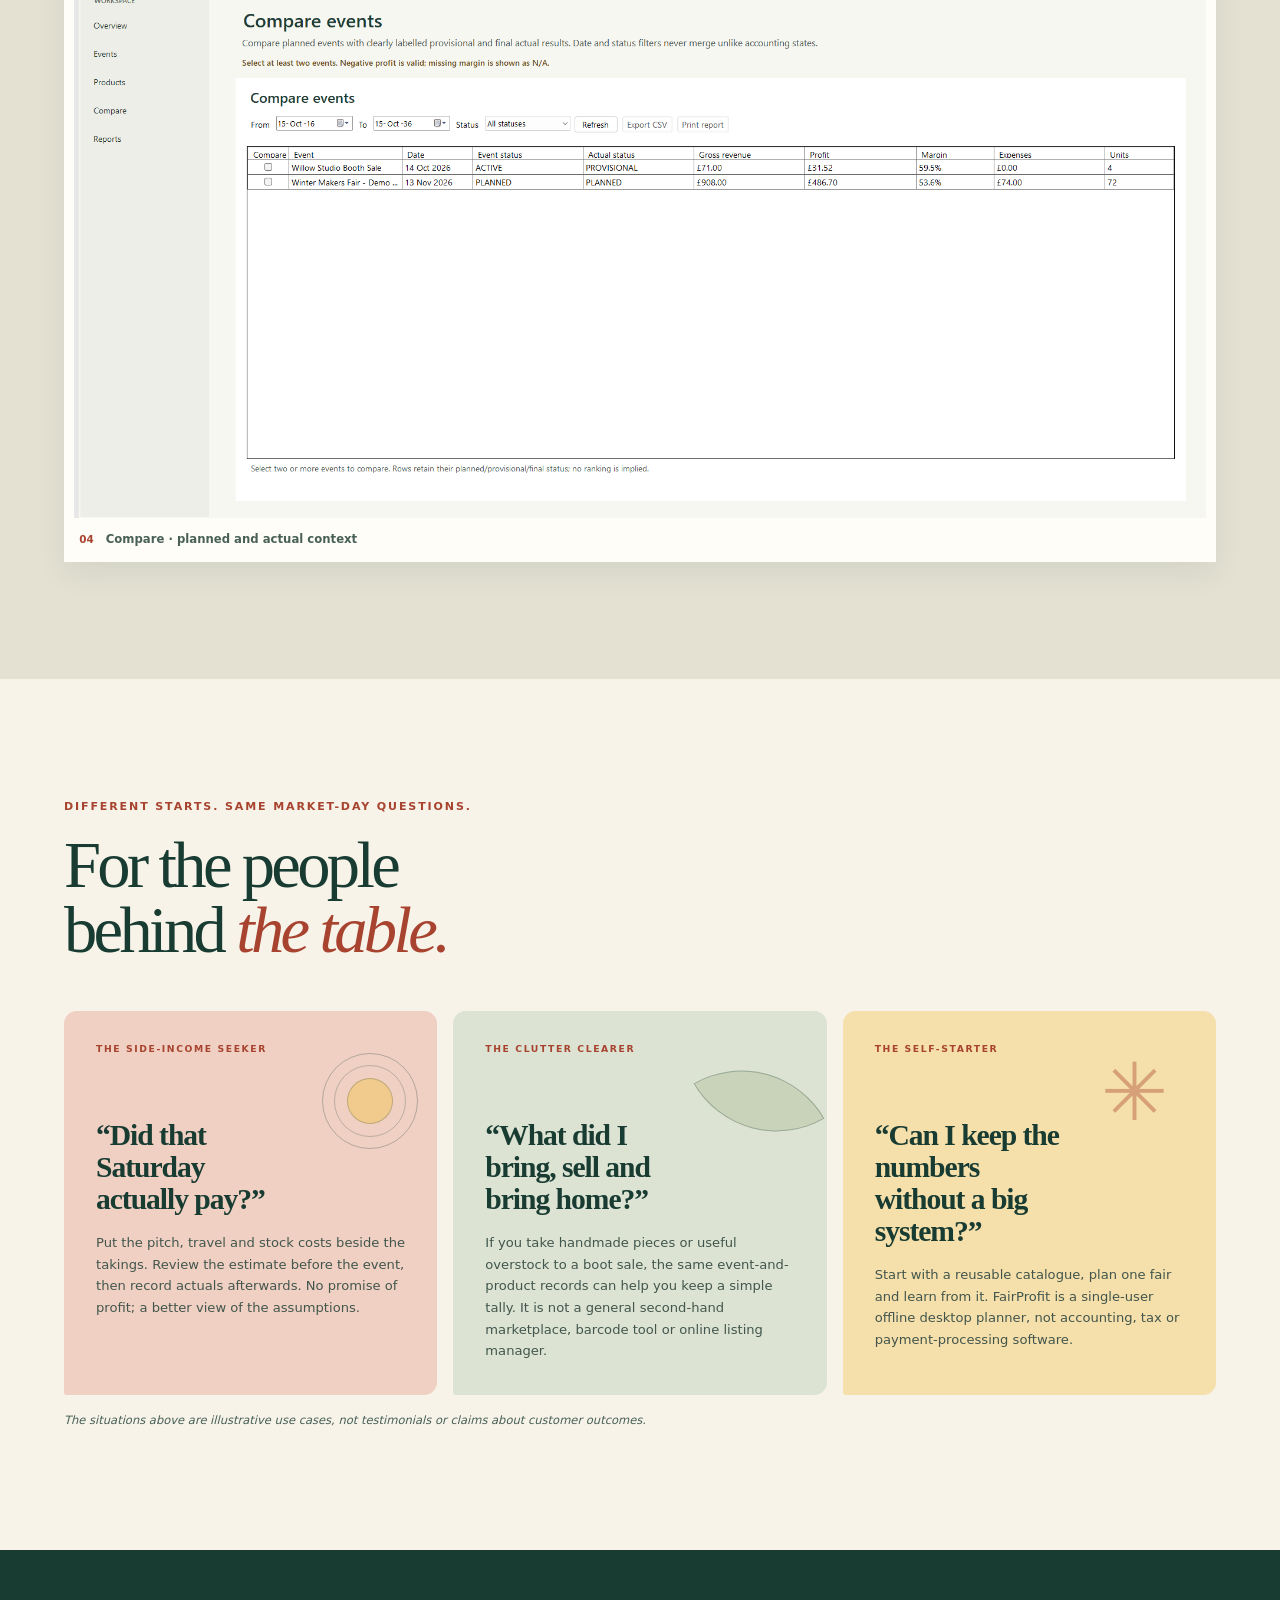
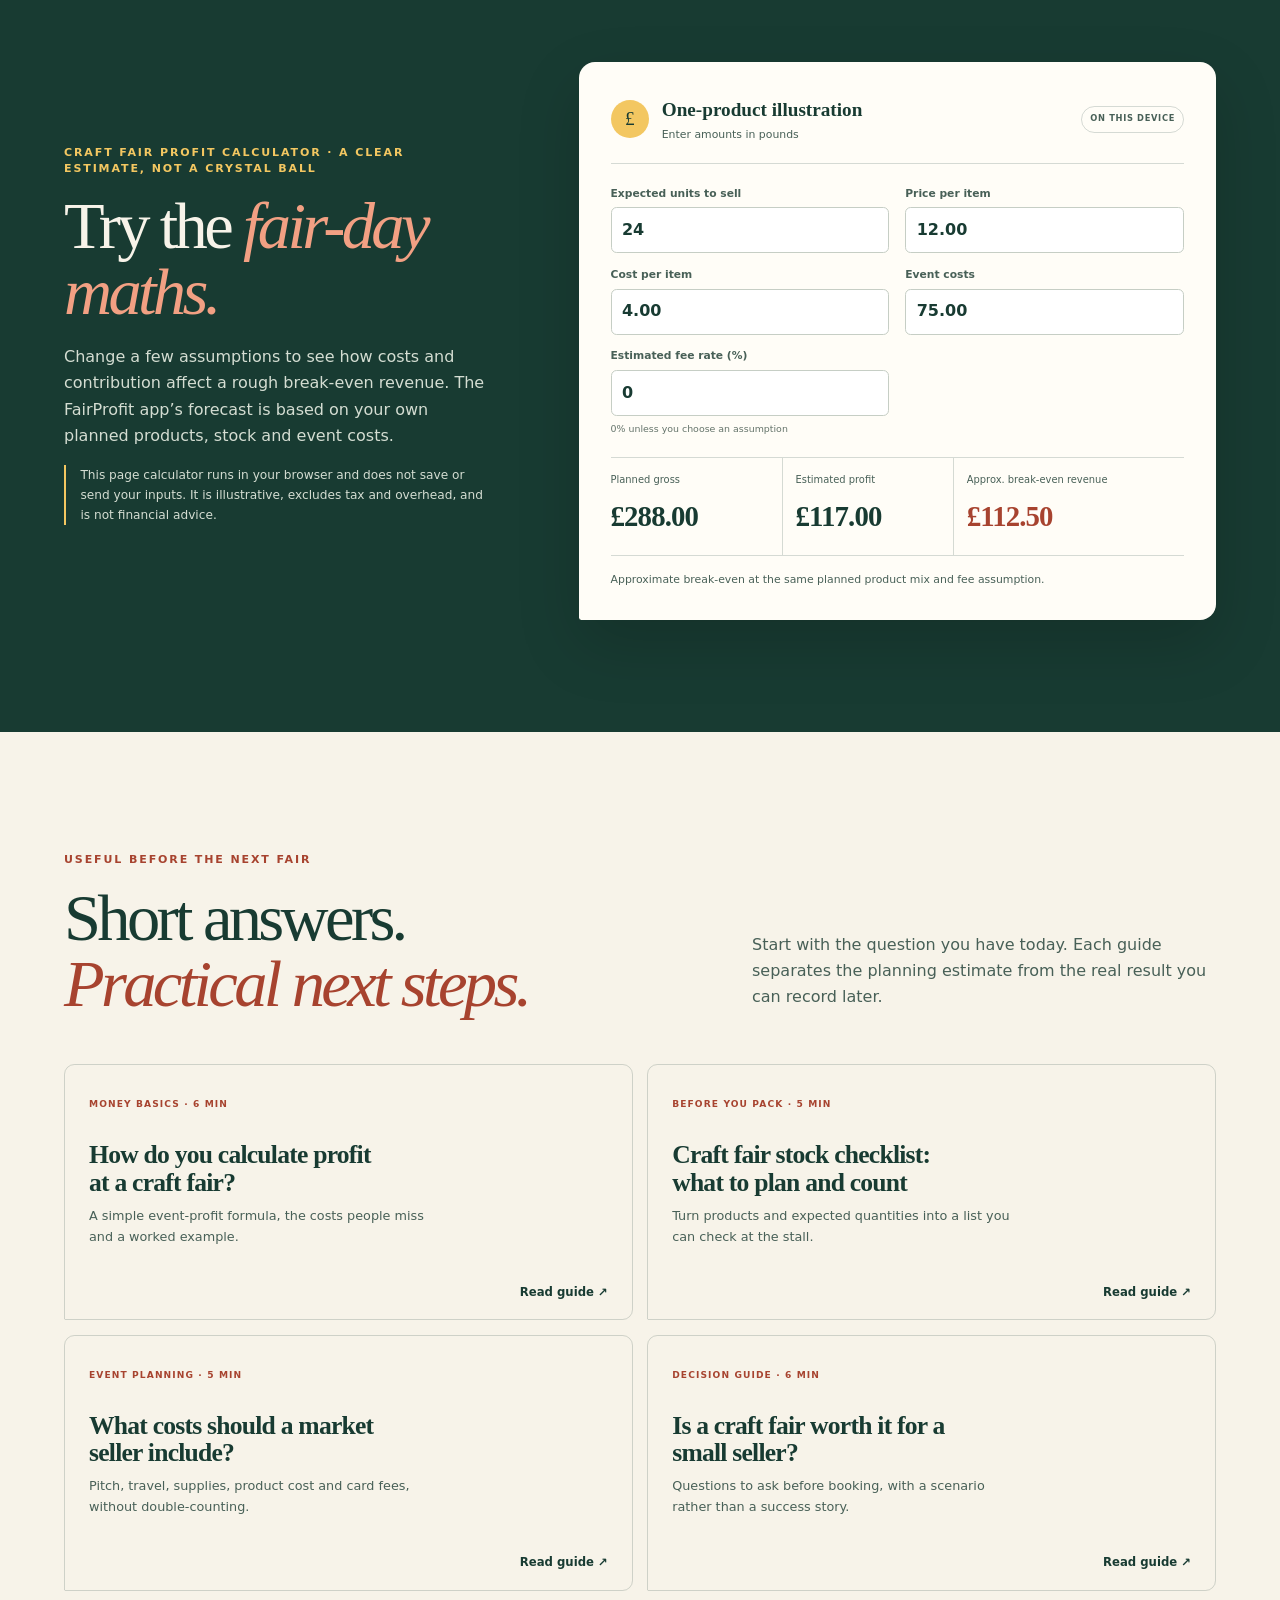
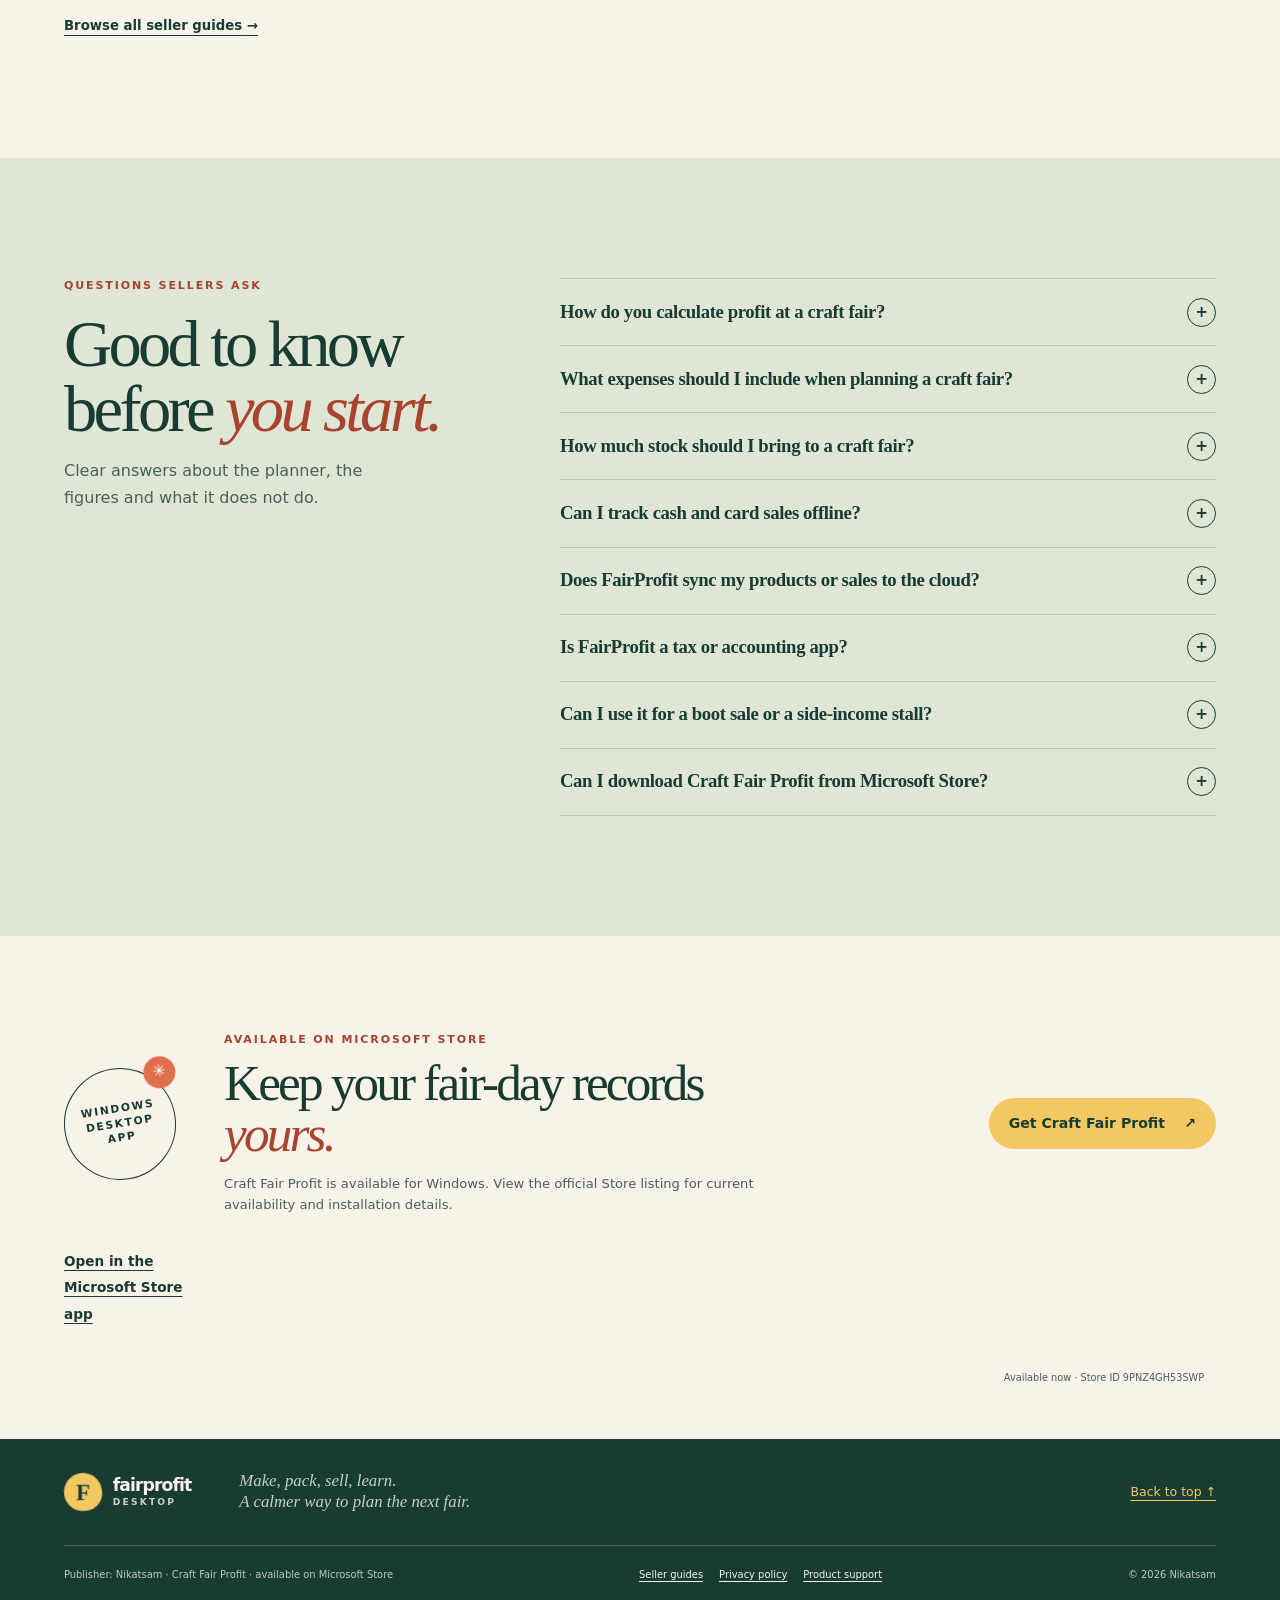
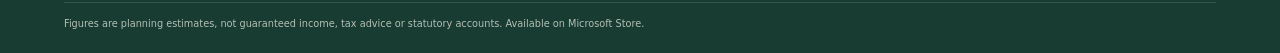
==== commit cf913f27: "Update website for Store publication" ====
--- a/index.html
+++ b/index.html
@@ -4,22 +4,22 @@
   <meta charset="utf-8">
   <meta name="viewport" content="width=device-width, initial-scale=1">
   <meta name="theme-color" content="#f7f3e9">
-  <title>FairProfit Desktop | Plan a craft fair with clearer numbers</title>
-  <meta name="description" content="Plan craft fairs offline with a Windows app for stock, costs, sales and estimated break-even. See what to bring, what to record and how each event went.">
+  <title>Craft Fair Profit Calculator &amp; Planner | FairProfit Desktop</title>
+  <meta name="description" content="Offline craft fair planner and profit calculator for makers. Plan stock and market stall costs, estimate break-even, record sales and compare fair results.">
   <link rel="canonical" href="https://nikatsam.github.io/WINAPP_CraftFairProfit_WEBSITE/">
   <link rel="icon" href="favicon.svg" type="image/svg+xml">
   <link rel="stylesheet" href="styles.css">
   <meta property="og:type" content="website">
   <meta property="og:locale" content="en_GB">
   <meta property="og:site_name" content="FairProfit Desktop">
-  <meta property="og:title" content="FairProfit Desktop | Plan a craft fair with clearer numbers">
-  <meta property="og:description" content="Products, event stock, costs and sales in one private, offline Windows workspace.">
+  <meta property="og:title" content="Craft Fair Profit Calculator &amp; Planner | FairProfit Desktop">
+  <meta property="og:description" content="Plan craft fair stock and market stall costs, estimate break-even and record event results in an offline Windows app.">
   <meta property="og:url" content="https://nikatsam.github.io/WINAPP_CraftFairProfit_WEBSITE/">
   <meta property="og:image" content="https://nikatsam.github.io/WINAPP_CraftFairProfit_WEBSITE/assets/fairprofit-overview.png">
   <meta property="og:image:alt" content="FairProfit Desktop event overview with upcoming fairs and planning totals">
   <meta name="twitter:card" content="summary_large_image">
-  <meta name="twitter:title" content="FairProfit Desktop | Plan a craft fair with clearer numbers">
-  <meta name="twitter:description" content="A calm, offline Windows planner for craft-fair stock, event costs, sales and results.">
+  <meta name="twitter:title" content="Craft Fair Profit Calculator &amp; Planner | FairProfit Desktop">
+  <meta name="twitter:description" content="A calm offline craft fair planner for stock, market stall costs, sales and estimated results.">
   <meta name="twitter:image" content="https://nikatsam.github.io/WINAPP_CraftFairProfit_WEBSITE/assets/fairprofit-overview.png">
   <script type="application/ld+json">
   {
@@ -29,17 +29,17 @@
         "@type": "WebSite",
         "@id": "https://nikatsam.github.io/WINAPP_CraftFairProfit_WEBSITE/#website",
         "url": "https://nikatsam.github.io/WINAPP_CraftFairProfit_WEBSITE/",
-        "name": "FairProfit Desktop",
+        "name": "Craft Fair Profit",
         "inLanguage": "en-GB"
       },
       {
         "@type": "SoftwareApplication",
         "@id": "https://nikatsam.github.io/WINAPP_CraftFairProfit_WEBSITE/#software",
-        "name": "FairProfit Desktop",
+        "name": "Craft Fair Profit",
         "applicationCategory": "BusinessApplication",
         "operatingSystem": "Windows 10, Windows 11",
         "publisher": {"@type":"Organization","name":"Nikatsam","url":"https://github.com/nikatsam"},
-        "description": "An offline Windows planner for craft-fair product catalogues, event stock, costs, forecasts, sales, refunds, packing lists, reports and local backups.",
+        "description": "An offline craft fair planner and profit calculator for product catalogues, event stock, market stall costs, sales, estimated break-even, reports and local backups.",
         "featureList": [
           "Product catalogue with SKUs, prices and unit costs",
           "Craft-fair event stock and expense planning",
@@ -48,8 +48,9 @@
           "Stock reconciliation, packing checklists and event comparisons",
           "Local SQLite storage and verified local backup and restore"
         ],
-        "softwareRequirements": ".NET 10 Windows Desktop Runtime",
-        "url": "https://nikatsam.github.io/WINAPP_CraftFairProfit_WEBSITE/"
+        "softwareRequirements": "Windows 10 version 2004 or later, or Windows 11",
+        "url": "https://nikatsam.github.io/WINAPP_CraftFairProfit_WEBSITE/",
+        "installUrl": "https://apps.microsoft.com/detail/9PNZ4GH53SWP"
       }
     ]
   }
@@ -76,12 +77,12 @@
     <section class="hero section-wrap" aria-labelledby="hero-title">
       <div class="hero-copy">
         <nav class="breadcrumbs home-breadcrumbs" aria-label="Breadcrumb"><ol><li aria-current="page">Home</li></ol></nav>
-        <p class="eyebrow"><span class="live-dot" aria-hidden="true"></span> Made for the market-day maths</p>
+        <p class="eyebrow"><span class="live-dot" aria-hidden="true"></span> Offline craft fair planner for independent makers</p>
         <h1 id="hero-title">Make the next fair a <em>smarter</em> one.</h1>
-        <p class="hero-intro">Your stall has a pitch fee, a boot full of stock and a day to make it work. FairProfit Desktop helps you plan what to bring, track what happens and see the shape of each event, all in one offline Windows app.</p>
+        <p class="hero-intro">Your stall has a pitch fee, a boot full of stock and a day to make it work. FairProfit Desktop helps you plan craft-fair stock, account for market stall costs, record sales and compare each event in one offline Windows app.</p>
         <div class="hero-actions">
           <a class="button button-dark" href="#features">See what it can do <span aria-hidden="true">↓</span></a>
-          <a class="text-link" href="guides/craft-fair-profit.html">Start with the fair-profit guide <span aria-hidden="true">↗</span></a>
+          <a class="text-link" href="#calculator-title">Try the craft fair profit calculator <span aria-hidden="true">↗</span></a>
         </div>
         <ul class="hero-proof" aria-label="Product principles">
           <li><span aria-hidden="true">●</span> Works offline</li>
@@ -157,7 +158,7 @@
 
     <section class="calculator-section" aria-labelledby="calculator-title">
       <div class="section-wrap calculator-layout">
-        <div class="calculator-copy"><p class="eyebrow">A clear estimate, not a crystal ball</p><h2 id="calculator-title">Try the <em>fair-day maths.</em></h2><p>Change a few assumptions to see how costs and contribution affect a rough break-even revenue. The FairProfit app’s forecast is based on your own planned products, stock and event costs.</p><p class="calculator-note">This page calculator runs in your browser and does not save or send your inputs. It is illustrative, excludes tax and overhead, and is not financial advice.</p></div>
+        <div class="calculator-copy"><p class="eyebrow">Craft fair profit calculator · a clear estimate, not a crystal ball</p><h2 id="calculator-title">Try the <em>fair-day maths.</em></h2><p>Change a few assumptions to see how costs and contribution affect a rough break-even revenue. The FairProfit app’s forecast is based on your own planned products, stock and event costs.</p><p class="calculator-note">This page calculator runs in your browser and does not save or send your inputs. It is illustrative, excludes tax and overhead, and is not financial advice.</p></div>
         <form class="mini-calculator" id="mini-calculator">
           <div class="calc-heading"><span class="calc-icon" aria-hidden="true">£</span><span><b>One-product illustration</b><small>Enter amounts in pounds</small></span><span class="calc-local">ON THIS DEVICE</span></div>
           <div class="calc-fields">
@@ -199,7 +200,7 @@
           <details><summary>Does FairProfit sync my products or sales to the cloud?</summary><p>No cloud sync or sign-in is provided. Business records are stored in a local SQLite database under your Windows profile. Make a verified backup and protect any backup file as carefully as the original.</p></details>
           <details><summary>Is FairProfit a tax or accounting app?</summary><p>No. It is an event-planning and operational profit-estimating tool. Its figures exclude VAT, owner payroll, overhead and costs you have not entered. It does not replace tax advice, statutory accounts or accounting software.</p></details>
           <details><summary>Can I use it for a boot sale or a side-income stall?</summary><p>The app is designed for independent craft-fair sellers, but its catalogue and event records can also help a small seller tally handmade items or overstock at a local sale. It is not a marketplace, auction, online listing or general household decluttering app.</p></details>
-          <details><summary>Can I download FairProfit from Microsoft Store now?</summary><p>Not yet. The app has not been published or certified. The Microsoft Store button below is a placeholder link to the Store; it does not imply that a listing is live.</p></details>
+          <details><summary>Can I download Craft Fair Profit from Microsoft Store?</summary><p>Yes. Craft Fair Profit is available from Microsoft Store. <a href="https://apps.microsoft.com/detail/9PNZ4GH53SWP">Open the Craft Fair Profit Store listing</a> or use the Microsoft Store button below.</p></details>
         </div>
       </div>
       <script type="application/ld+json">
@@ -214,7 +215,7 @@
           {"@type":"Question","name":"Does FairProfit sync my products or sales to the cloud?","acceptedAnswer":{"@type":"Answer","text":"No cloud sync or sign-in is provided. Business records are stored in a local SQLite database under your Windows profile."}},
           {"@type":"Question","name":"Is FairProfit a tax or accounting app?","acceptedAnswer":{"@type":"Answer","text":"No. FairProfit is an event-planning and operational profit-estimating tool. It does not replace tax advice, statutory accounts or accounting software."}},
           {"@type":"Question","name":"Can I use it for a boot sale or a side-income stall?","acceptedAnswer":{"@type":"Answer","text":"FairProfit is designed for craft-fair sellers. Its product and event records may suit a small seller tallying handmade items or overstock at a local sale, but it is not a second-hand marketplace, auction or online listing manager."}},
-          {"@type":"Question","name":"Can I download FairProfit from Microsoft Store now?","acceptedAnswer":{"@type":"Answer","text":"Not yet. The app has not been published or certified. The Microsoft Store button is a placeholder and does not imply a live listing."}}
+          {"@type":"Question","name":"Can I download Craft Fair Profit from Microsoft Store?","acceptedAnswer":{"@type":"Answer","text":"Yes. Craft Fair Profit is available from Microsoft Store."}}
         ]
       }
       </script>
@@ -222,16 +223,17 @@
 
     <section id="store" class="store-section section-wrap">
       <div class="store-seal" aria-hidden="true"><span>WINDOWS<br>DESKTOP<br>APP</span><b>✳</b></div>
-      <div class="store-copy"><p class="eyebrow">A focused desktop tool</p><h2>Keep your fair-day records <em>yours.</em></h2><p>FairProfit is an unreleased Windows app. It has not been published or certified by Microsoft Store. When a listing is approved, this is where the official Store link will point.</p></div>
-      <a class="button button-store" href="https://apps.microsoft.com/search?query=FairProfit" target="_blank" rel="noopener noreferrer" aria-describedby="store-status">Search FairProfit on Microsoft Store <span aria-hidden="true">↗</span></a>
-      <p id="store-status" class="store-status">No FairProfit listing is live yet; this opens Microsoft Store search.</p>
+      <div class="store-copy"><p class="eyebrow">Available on Microsoft Store</p><h2>Keep your fair-day records <em>yours.</em></h2><p>Craft Fair Profit is available for Windows. View the official Store listing for current availability and installation details.</p></div>
+      <a class="button button-store" href="https://apps.microsoft.com/detail/9PNZ4GH53SWP" target="_blank" rel="noopener noreferrer" aria-describedby="store-status">Get Craft Fair Profit <span aria-hidden="true">↗</span></a>
+      <p id="store-status" class="store-status">Available now · Store ID 9PNZ4GH53SWP</p>
+      <p><a class="text-link" href="ms-windows-store://pdp/?productid=9PNZ4GH53SWP">Open in the Microsoft Store app</a></p>
     </section>
   </main>
 
   <footer class="site-footer">
     <div class="footer-top"><a class="brand brand-footer" href="./"><span class="brand-mark" aria-hidden="true"><span>F</span></span><span class="brand-name">fairprofit<span>desktop</span></span></a><p>Make, pack, sell, learn.<br>A calmer way to plan the next fair.</p><a class="back-top" href="#main">Back to top ↑</a></div>
-    <div class="footer-bottom"><span>Publisher: Nikatsam · FairProfit Desktop · pre-release</span><nav aria-label="Footer"><a href="guides/">Seller guides</a><a href="privacy.html">Privacy policy</a><a href="https://github.com/nikatsam/WINAPP_CraftFairProfit_WEBSITE/issues">Product support</a></nav><span>© 2026 Nikatsam</span></div>
-    <p class="footer-disclaimer">Figures are planning estimates, not guaranteed income, tax advice or statutory accounts. Store listing is not live.</p>
+    <div class="footer-bottom"><span>Publisher: Nikatsam · Craft Fair Profit · available on Microsoft Store</span><nav aria-label="Footer"><a href="guides/">Seller guides</a><a href="privacy.html">Privacy policy</a><a href="https://github.com/nikatsam/WINAPP_CraftFairProfit_WEBSITE/issues">Product support</a></nav><span>© 2026 Nikatsam</span></div>
+    <p class="footer-disclaimer">Figures are planning estimates, not guaranteed income, tax advice or statutory accounts. Available on Microsoft Store.</p>
   </footer>
   <script src="script.js" defer></script>
 </body>
